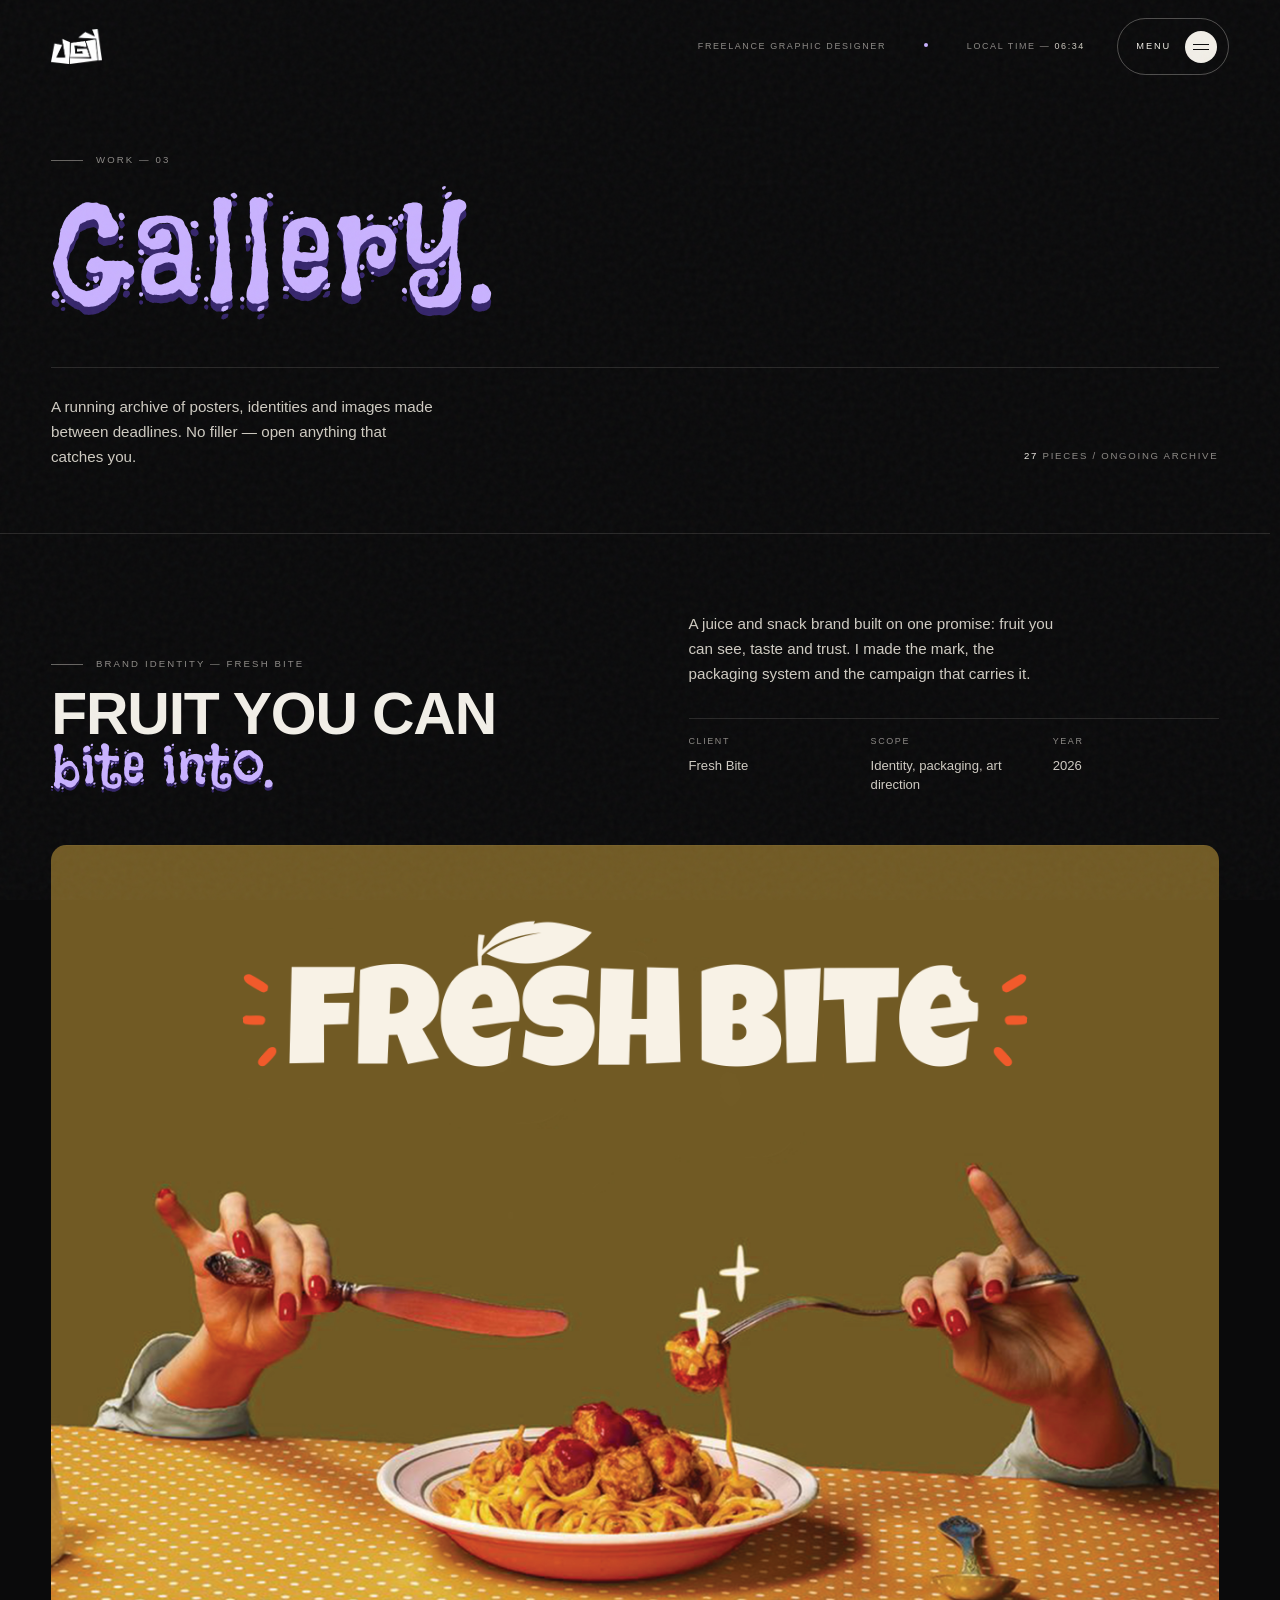
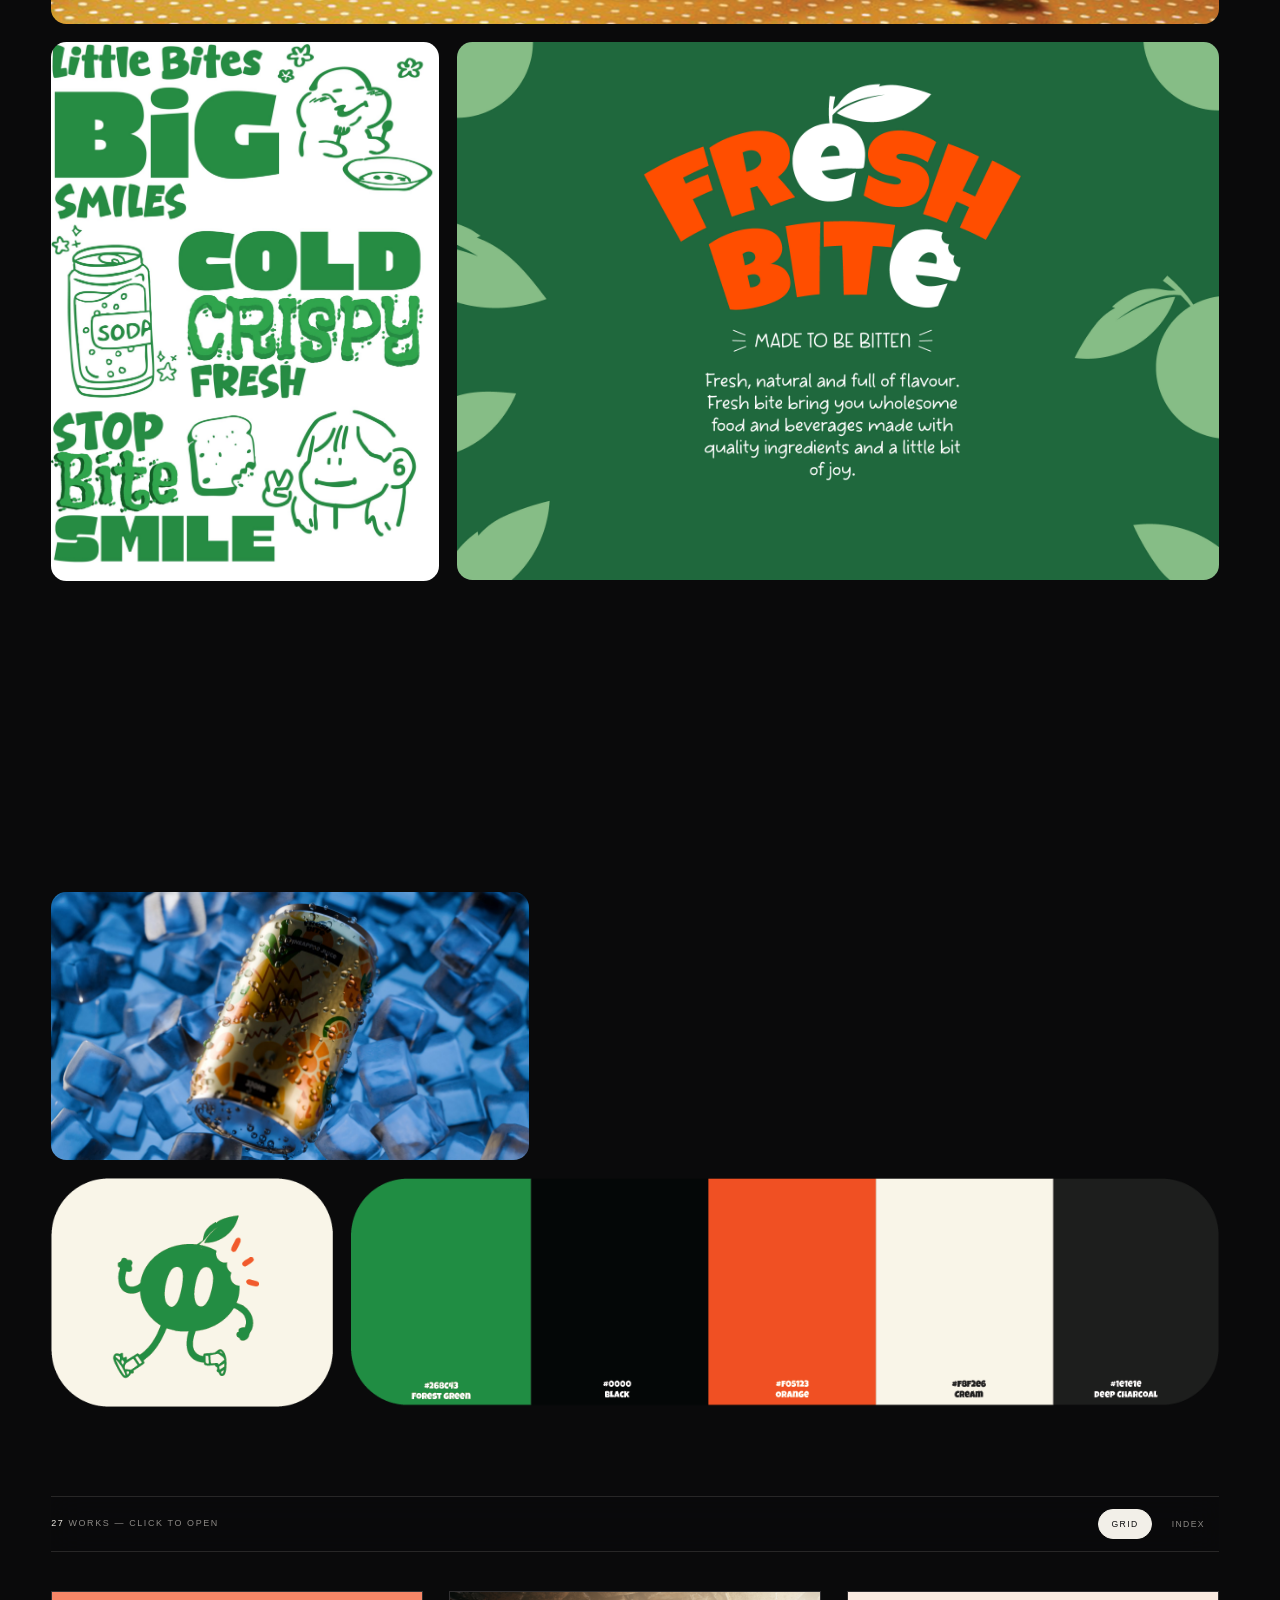
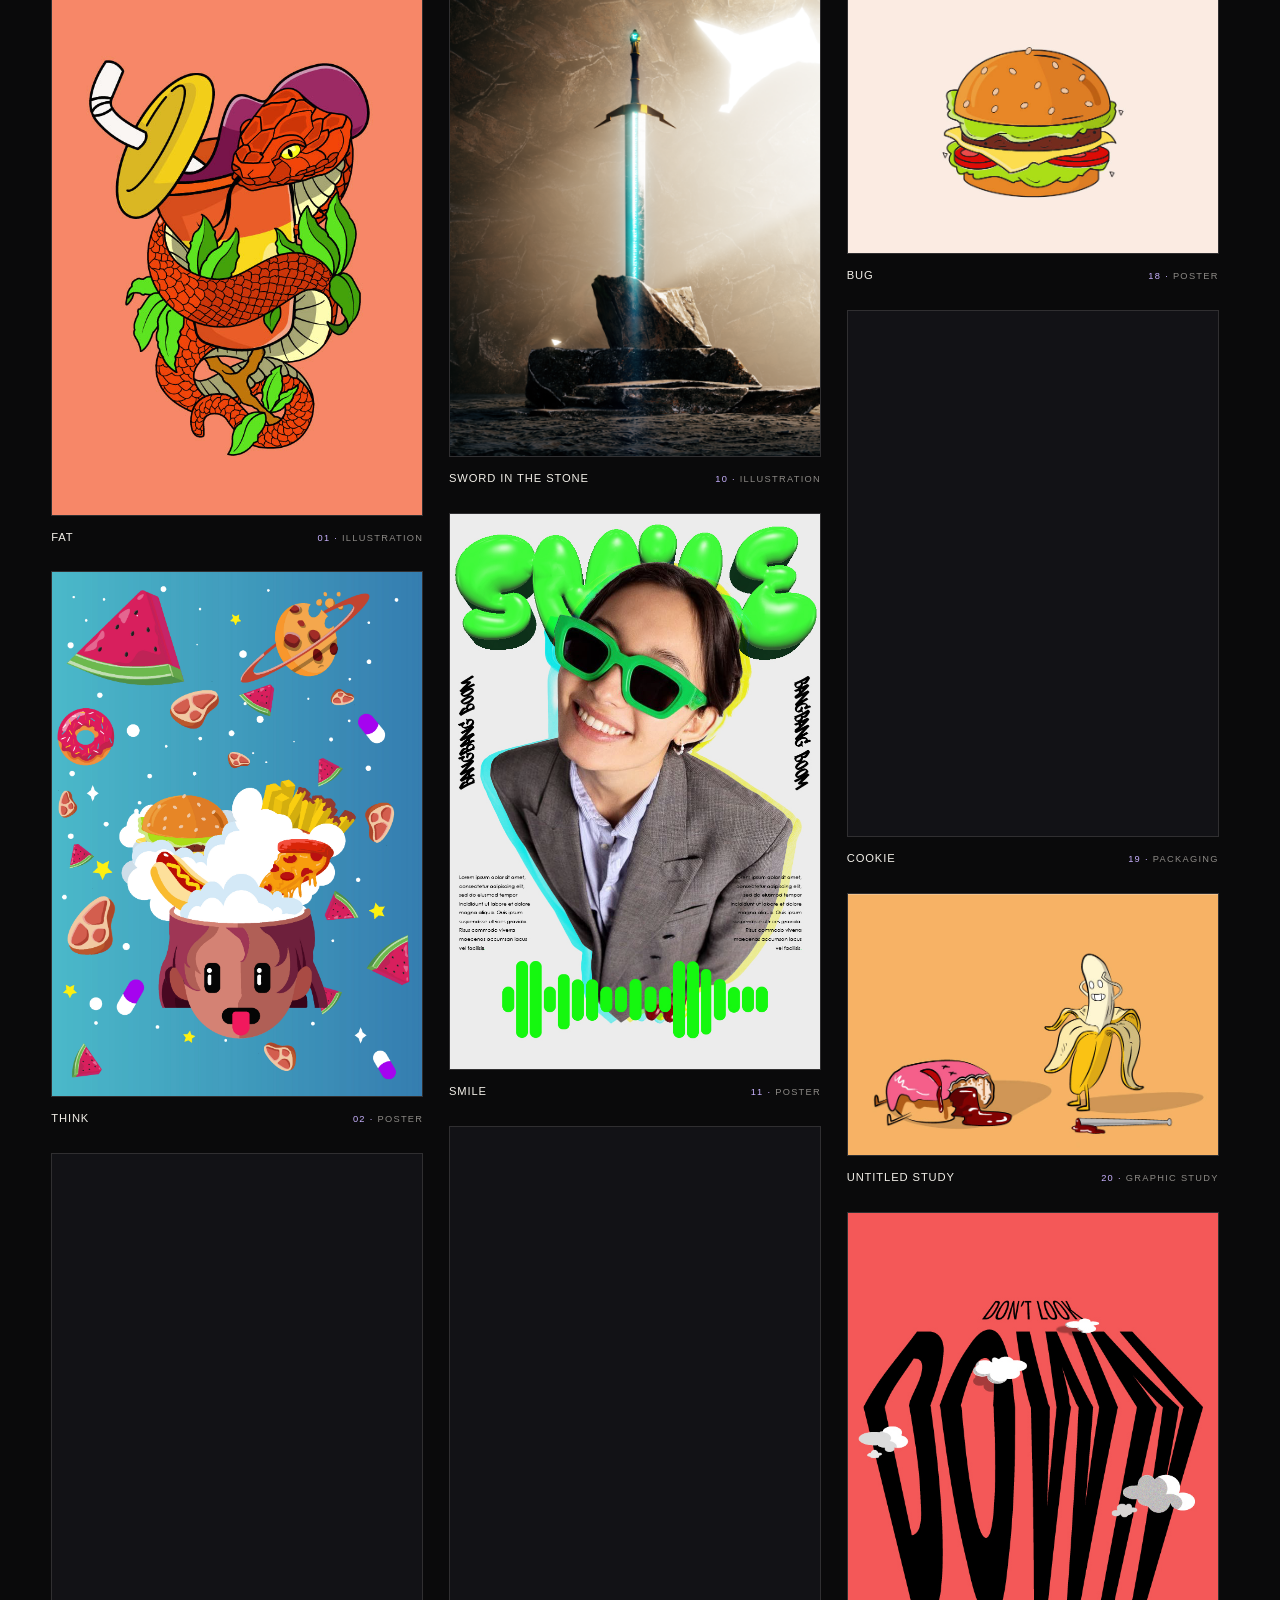
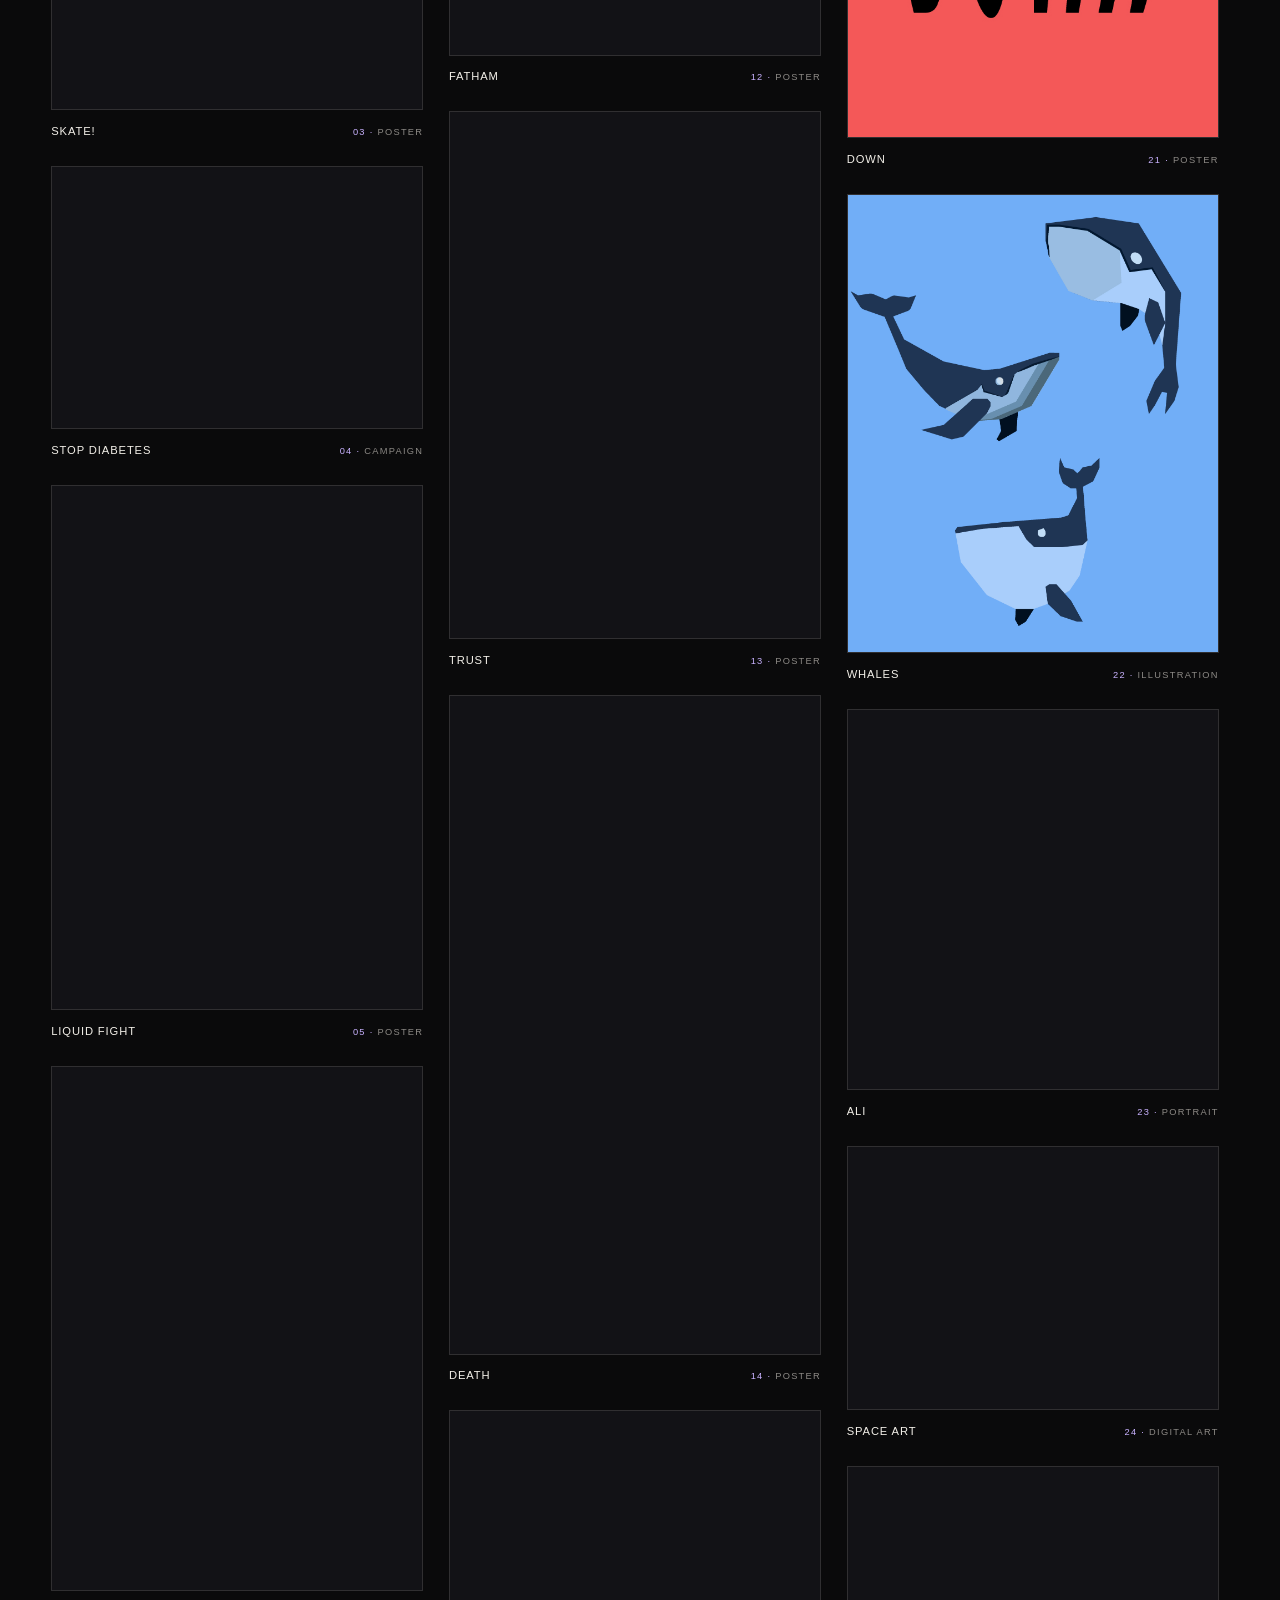
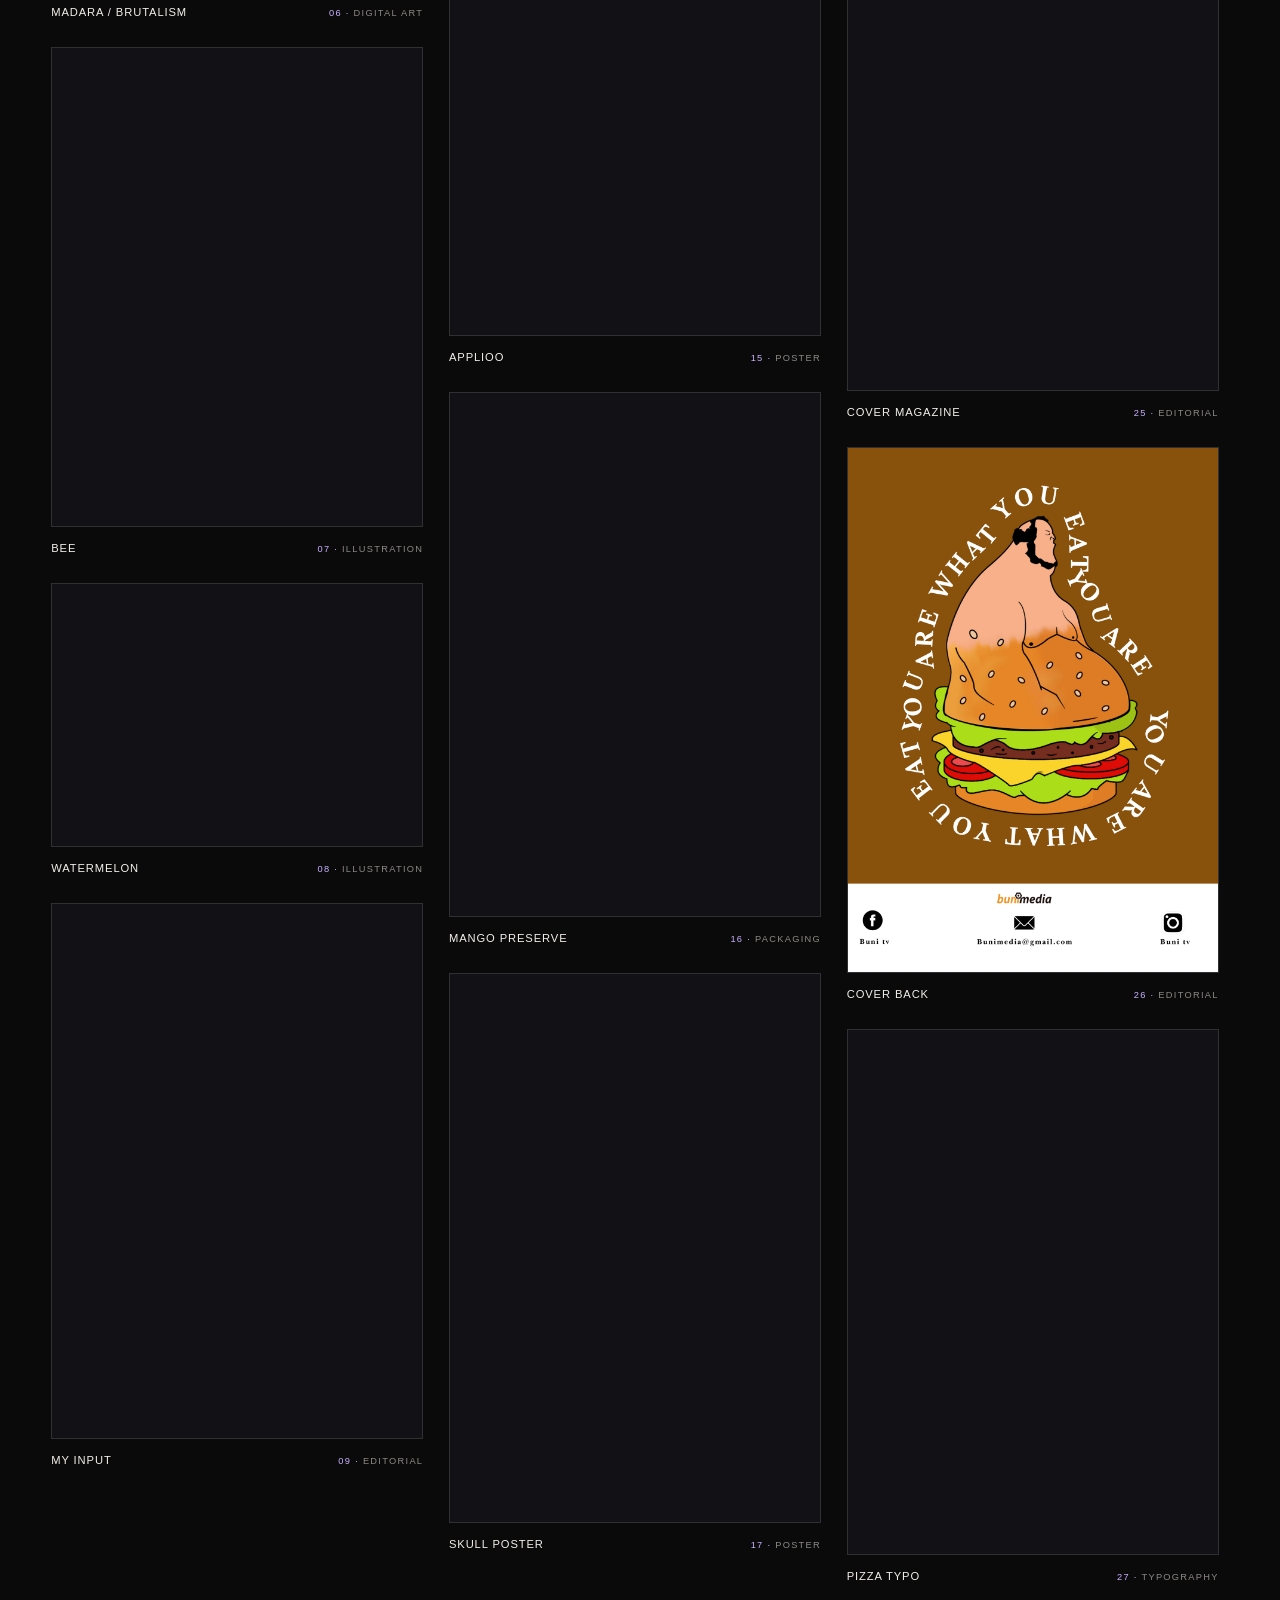
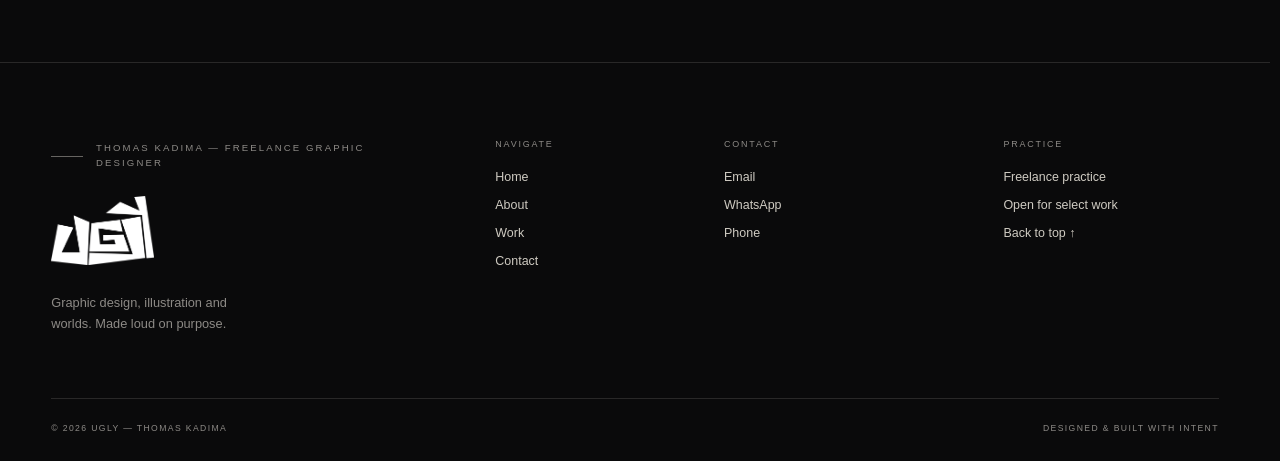
==== Work.html @ 4748759b "Update portfolio" ====
<!DOCTYPE html>
<html lang="en">
<head>
  <meta charset="UTF-8">
  <meta name="viewport" content="width=device-width, initial-scale=1.0">
  <title>Gallery — UGLY / Thomas Kadima</title>
  <meta name="description" content="Gallery of work from UGLY — posters, identity, illustration and digital art by Thomas Kadima.">
  <meta name="theme-color" content="#0a0a0b">
  <meta property="og:title" content="Gallery — UGLY / Thomas Kadima">
  <meta property="og:description" content="A running archive of posters, identities and images made between deadlines.">
  <meta property="og:type" content="website">
  <link rel="icon" href="Images/uLOGOy.png" type="image/png">

  <link rel="preconnect" href="https://fonts.googleapis.com">
  <link rel="preconnect" href="https://fonts.gstatic.com" crossorigin>
  <link rel="preconnect" href="https://api.fontshare.com">
  <link rel="preconnect" href="https://cdn.fontshare.com" crossorigin>
  <link href="https://api.fontshare.com/v2/css?f[]=panchang@500,600,700,800&f[]=satoshi@300,400,500,600,700&display=swap" rel="stylesheet">
  <link href="https://fonts.googleapis.com/css2?family=Flavors&family=Instrument+Serif:ital@0;1&display=swap" rel="stylesheet">

  <link rel="stylesheet" href="css/style.css?v=20261116h">
  <script>document.documentElement.classList.add('js');</script>
</head>
<body id="top">
  <a class="skip" href="#main">Skip to content</a>

  <div class="page-curtain" aria-hidden="true">
    <img src="Images/uLOGO.png" alt="" width="898" height="605">
  </div>
  <div class="noise" aria-hidden="true"></div>
  <div class="cursor" aria-hidden="true"></div>
  <div class="cursor-dot" aria-hidden="true"></div>

  <header class="site-head">
    <a class="brand" href="index.html" aria-label="UGLY — home">
      <img src="Images/uLOGO.png" alt="UGLY" width="898" height="605">
    </a>

    <div class="head-meta" aria-hidden="true">
      <span>Freelance graphic designer</span>
      <span><span class="clock-label">Local time — </span><span class="clock" data-clock>--:--</span></span>
    </div>

    <button class="menu-btn" type="button" aria-expanded="false" aria-controls="site-menu" aria-label="Open navigation">
      <span>Menu</span>
      <span class="menu-btn-bars" aria-hidden="true"><i></i><i></i></span>
    </button>
  </header>

  <div class="menu-panel" id="site-menu" aria-hidden="true">
    <div class="menu-top">
      <a class="menu-brand" href="index.html" aria-label="UGLY — home">
        <img src="Images/uLOGO.png" alt="UGLY" width="898" height="605">
      </a>
      <button class="menu-close" type="button" aria-label="Close menu">
        <span>Close</span><span aria-hidden="true">&times;</span>
      </button>
    </div>

    <div class="menu-grid">
      <div class="menu-aside">
        <p class="eyebrow">Menu / 2026</p>
        <p class="menu-note">A graphic designer building images, identities and worlds.</p>
        <div class="menu-contact">
          <a href="mailto:jin005444@gmail.com">jin005444@gmail.com</a>
          <a href="tel:+254112107923">+254 112 107 923</a>
        </div>
        <p class="menu-avail"><span class="dot"></span>Available for select projects</p>
      </div>

      <nav class="menu-links" aria-label="Main navigation">
        <a class="menu-link" href="index.html" style="--d:.06s">
          <span class="menu-link-index">01</span>
          <span class="menu-link-text">Home</span>
          <span class="menu-link-desc">Index</span>
        </a>
        <a class="menu-link" href="About.html" style="--d:.12s">
          <span class="menu-link-index">02</span>
          <span class="menu-link-text">About</span>
          <span class="menu-link-desc">The person</span>
        </a>
        <a class="menu-link" href="Work.html" aria-current="page" style="--d:.18s">
          <span class="menu-link-index">03</span>
          <span class="menu-link-text">Work</span>
          <span class="menu-link-desc">The evidence</span>
        </a>
        <a class="menu-link" href="Contact.html" style="--d:.24s">
          <span class="menu-link-index">04</span>
          <span class="menu-link-text">Contact</span>
          <span class="menu-link-desc">Say hello</span>
        </a>
      </nav>
    </div>

    <div class="menu-foot">
      <span>Let's make something ugly.</span>
      <span>Open for select projects — 2026</span>
    </div>
  </div>

  <main id="main">
    <section class="page-hero" aria-labelledby="work-title">
      <p class="eyebrow">Work — 03</p>
      <h1 class="page-title reveal" id="work-title"><em>Gallery.</em></h1>
      <div class="page-hero-foot">
        <p class="lede reveal" style="--delay:.1s">A running archive of posters, identities and images made between deadlines. No filler — open anything that catches you.</p>
        <p class="page-count reveal" style="--delay:.15s"><strong data-work-total>27</strong> pieces / ongoing archive</p>
      </div>
    </section>

    <section class="feature" id="fresh-bite" aria-labelledby="fresh-bite-title">
      <div class="feature-head">
        <div>
          <p class="eyebrow">Brand identity — Fresh Bite</p>
          <h2 class="section-title" id="fresh-bite-title">Fruit you can<br><em>bite into.</em></h2>
        </div>
        <div>
          <p class="lede feature-lede">A juice and snack brand built on one promise: fruit you can see, taste and trust. I made the mark, the packaging system and the campaign that carries it.</p>
          <dl class="feature-facts">
            <div><dt>Client</dt><dd>Fresh Bite</dd></div>
            <div><dt>Scope</dt><dd>Identity, packaging, art direction</dd></div>
            <div><dt>Year</dt><dd>2026</dd></div>
          </dl>
        </div>
      </div>

      <div class="feature-board">
        <div class="feature-row feature-row--solo">
          <button class="feature-tile feature-tile--campaign work-trigger" type="button" data-title="Fresh Bite — campaign key visual" data-tag="Campaign" aria-label="Open Fresh Bite campaign key visual">
            <img src="Images/freshy.jpg" alt="Fresh Bite campaign key visual: cream wordmark on olive, hands with knife and fork over a bowl of spaghetti and meatballs" width="5184" height="3456" loading="lazy" decoding="async">
          </button>
        </div>
        <div class="feature-row">
          <button class="feature-tile feature-tile--poster work-trigger" type="button" data-title="Fresh Bite — campaign poster" data-tag="Poster" aria-label="Open Fresh Bite campaign poster">
            <img src="Images/fresh-bite-poster.jpg" alt="Fresh Bite campaign poster reading Little Bites, Big Smiles" width="1600" height="2223" loading="lazy" decoding="async">
          </button>
          <button class="feature-tile feature-tile--pack work-trigger" type="button" data-title="Fresh Bite — packaging" data-tag="Packaging" aria-label="Open Fresh Bite packaging">
            <img src="Images/pres.jpg" alt="Fresh Bite packaging panel with the tagline Made to be bitten" width="3508" height="2480" loading="lazy" decoding="async">
          </button>
        </div>
        <div class="feature-row">
          <button class="feature-tile feature-tile--logo work-trigger" type="button" data-title="Fresh Bite — horizontal logo" data-tag="Identity" aria-label="Open Fresh Bite horizontal logo">
            <img src="Images/fresh horizontal logo.png" alt="Fresh Bite horizontal wordmark in orange on forest green" width="922" height="385" decoding="async">
          </button>
          <button class="feature-tile feature-tile--logo-cream work-trigger" type="button" data-title="Fresh Bite — logo lockup" data-tag="Identity" aria-label="Open Fresh Bite logo lockup on cream">
            <img src="Images/fresh-bite-logo.jpg" alt="Fresh Bite logo lockup on cream with apple and orange marks" width="2000" height="1122" loading="lazy" decoding="async">
          </button>
        </div>
        <div class="feature-row">
          <button class="feature-tile feature-tile--can work-trigger" type="button" data-title="Fresh Bite — can mockup" data-tag="Product" aria-label="Open Fresh Bite can mockup">
            <img src="Images/fresh-bite-can.jpg" alt="Fresh Bite pineapple juice can resting on ice" width="1920" height="1080" loading="lazy" decoding="async">
          </button>
          <button class="feature-tile feature-tile--icons work-trigger" type="button" data-title="Fresh Bite — icon set" data-tag="Identity" aria-label="Open Fresh Bite icon set">
            <img src="Images/background logos.png" alt="Fresh Bite app icons in cream, orange, black and forest green" width="586" height="489" loading="lazy" decoding="async">
          </button>
          <button class="feature-tile feature-tile--appicon work-trigger" type="button" data-title="Fresh Bite — app icon" data-tag="Identity" aria-label="Open Fresh Bite app icon">
            <img src="Images/favicon.png" alt="Fresh Bite app icon: cream apple letter e on orange" width="730" height="590" loading="lazy" decoding="async">
          </button>
        </div>
        <div class="feature-row">
          <button class="feature-tile feature-tile--mascot work-trigger" type="button" data-title="Fresh Bite — mascot" data-tag="Illustration" aria-label="Open Fresh Bite mascot">
            <img src="Images/mascot.png" alt="Fresh Bite apple mascot running with a bite taken out of it" width="347" height="281" loading="lazy" decoding="async">
          </button>
          <button class="feature-tile feature-tile--colors work-trigger" type="button" data-title="Fresh Bite — colour palette" data-tag="Colour" aria-label="Open Fresh Bite colour palette">
            <img src="Images/fresh colors.png" alt="Fresh Bite palette: forest green, black, orange, cream and deep charcoal" width="991" height="261" loading="lazy" decoding="async">
          </button>
        </div>
      </div>
    </section>

    <div class="work-wrap">
      <div class="work-toolbar">
        <p class="work-count"><strong data-work-total>27</strong> works — click to open</p>
        <div class="view-toggle" role="group" aria-label="Choose layout">
          <button type="button" data-view="grid" aria-pressed="true">Grid</button>
          <button type="button" data-view="index" aria-pressed="false">Index</button>
        </div>
      </div>

      <div class="work-grid" id="work-grid">
        <!-- To add a work: drop the image in Images/, copy one .work-item block,
             and update its data-title, data-tag, alt, src, width and height.
             Every "27" counter updates itself from the items below. -->
        <div class="work-item">
          <button class="work-trigger" type="button" data-title="Fat" data-tag="Illustration" aria-label="Open Fat — illustration">
            <span class="work-media">
              <img src="Images/fat.jpg" alt="Fat — digital illustration" width="600" height="848" decoding="async">
              <span class="view">View</span>
            </span>
            <span class="work-text"><span class="work-title">Fat</span><span class="work-tag">Illustration</span></span>
            <span class="work-open" aria-hidden="true">&#8599;</span>
          </button>
        </div>

        <div class="work-item">
          <button class="work-trigger" type="button" data-title="Think" data-tag="Poster" aria-label="Open Think — poster">
            <span class="work-media">
              <img src="Images/think.jpg" alt="Think — poster design" width="2479" height="3506" decoding="async">
              <span class="view">View</span>
            </span>
            <span class="work-text"><span class="work-title">Think</span><span class="work-tag">Poster</span></span>
            <span class="work-open" aria-hidden="true">&#8599;</span>
          </button>
        </div>

        <div class="work-item">
          <button class="work-trigger" type="button" data-title="Skate!" data-tag="Poster" aria-label="Open Skate! — poster">
            <span class="work-media">
              <img src="Images/Skate!1.jpg" alt="Skate! — poster design" width="736" height="1104" decoding="async">
              <span class="view">View</span>
            </span>
            <span class="work-text"><span class="work-title">Skate!</span><span class="work-tag">Poster</span></span>
            <span class="work-open" aria-hidden="true">&#8599;</span>
          </button>
        </div>

        <div class="work-item">
          <button class="work-trigger" type="button" data-title="Stop Diabetes" data-tag="Campaign" aria-label="Open Stop Diabetes — campaign">
            <span class="work-media">
              <img src="Images/stop%20diabistes.jpg" alt="Stop Diabetes — campaign poster" width="842" height="595" loading="lazy" decoding="async">
              <span class="view">View</span>
            </span>
            <span class="work-text"><span class="work-title">Stop Diabetes</span><span class="work-tag">Campaign</span></span>
            <span class="work-open" aria-hidden="true">&#8599;</span>
          </button>
        </div>

        <div class="work-item">
          <button class="work-trigger" type="button" data-title="Liquid Fight" data-tag="Poster" aria-label="Open Liquid Fight — poster">
            <span class="work-media">
              <img src="Images/Liquid%20fighT.jpg" alt="Liquid Fight — poster design" width="596" height="842" loading="lazy" decoding="async">
              <span class="view">View</span>
            </span>
            <span class="work-text"><span class="work-title">Liquid Fight</span><span class="work-tag">Poster</span></span>
            <span class="work-open" aria-hidden="true">&#8599;</span>
          </button>
        </div>

        <div class="work-item">
          <button class="work-trigger" type="button" data-title="Madara / Brutalism" data-tag="Digital art" aria-label="Open Madara Brutalism — digital art">
            <span class="work-media">
              <img src="Images/madara%20brutalism.jpg" alt="Madara Brutalism — digital art" width="2480" height="3508" loading="lazy" decoding="async">
              <span class="view">View</span>
            </span>
            <span class="work-text"><span class="work-title">Madara / Brutalism</span><span class="work-tag">Digital art</span></span>
            <span class="work-open" aria-hidden="true">&#8599;</span>
          </button>
        </div>

        <div class="work-item">
          <button class="work-trigger" type="button" data-title="Bee" data-tag="Illustration" aria-label="Open Bee — illustration">
            <span class="work-media">
              <img src="Images/bee.jpg" alt="Bee — illustration" width="743" height="960" loading="lazy" decoding="async">
              <span class="view">View</span>
            </span>
            <span class="work-text"><span class="work-title">Bee</span><span class="work-tag">Illustration</span></span>
            <span class="work-open" aria-hidden="true">&#8599;</span>
          </button>
        </div>

        <div class="work-item">
          <button class="work-trigger" type="button" data-title="Watermelon" data-tag="Illustration" aria-label="Open Watermelon — illustration">
            <span class="work-media">
              <img src="Images/watermelon.jpg" alt="Watermelon — illustration" width="3512" height="2491" loading="lazy" decoding="async">
              <span class="view">View</span>
            </span>
            <span class="work-text"><span class="work-title">Watermelon</span><span class="work-tag">Illustration</span></span>
            <span class="work-open" aria-hidden="true">&#8599;</span>
          </button>
        </div>

        <div class="work-item">
          <button class="work-trigger" type="button" data-title="My Input" data-tag="Editorial" aria-label="Open My Input — editorial">
            <span class="work-media">
              <img src="Images/3%2C%20My%20Input.jpg" alt="My Input — editorial layout" width="2475" height="3568" loading="lazy" decoding="async">
              <span class="view">View</span>
            </span>
            <span class="work-text"><span class="work-title">My Input</span><span class="work-tag">Editorial</span></span>
            <span class="work-open" aria-hidden="true">&#8599;</span>
          </button>
        </div>

        <div class="work-item">
          <button class="work-trigger" type="button" data-title="Sword in the Stone" data-tag="Illustration" aria-label="Open Sword in the Stone — illustration">
            <span class="work-media">
              <img src="Images/sword%20stone.png" alt="Sword in the Stone — illustration" width="860" height="1080" loading="lazy" decoding="async">
              <span class="view">View</span>
            </span>
            <span class="work-text"><span class="work-title">Sword in the Stone</span><span class="work-tag">Illustration</span></span>
            <span class="work-open" aria-hidden="true">&#8599;</span>
          </button>
        </div>

        <div class="work-item">
          <button class="work-trigger" type="button" data-title="Smile" data-tag="Poster" aria-label="Open Smile — poster">
            <span class="work-media">
              <img src="Images/SMILE.jpg" alt="Smile — poster design" width="736" height="1104" loading="lazy" decoding="async">
              <span class="view">View</span>
            </span>
            <span class="work-text"><span class="work-title">Smile</span><span class="work-tag">Poster</span></span>
            <span class="work-open" aria-hidden="true">&#8599;</span>
          </button>
        </div>

        <div class="work-item">
          <button class="work-trigger" type="button" data-title="Fatham" data-tag="Poster" aria-label="Open Fatham — poster">
            <span class="work-media">
              <img src="Images/FATHAM.jpg" alt="Fatham — poster design" width="595" height="848" loading="lazy" decoding="async">
              <span class="view">View</span>
            </span>
            <span class="work-text"><span class="work-title">Fatham</span><span class="work-tag">Poster</span></span>
            <span class="work-open" aria-hidden="true">&#8599;</span>
          </button>
        </div>

        <div class="work-item">
          <button class="work-trigger" type="button" data-title="Trust" data-tag="Poster" aria-label="Open Trust — poster">
            <span class="work-media">
              <img src="Images/TRUST.jpg" alt="Trust — poster design" width="595" height="845" loading="lazy" decoding="async">
              <span class="view">View</span>
            </span>
            <span class="work-text"><span class="work-title">Trust</span><span class="work-tag">Poster</span></span>
            <span class="work-open" aria-hidden="true">&#8599;</span>
          </button>
        </div>

        <div class="work-item">
          <button class="work-trigger" type="button" data-title="Death" data-tag="Poster" aria-label="Open Death — poster">
            <span class="work-media">
              <img src="Images/death.jpg" alt="Death — poster design" width="736" height="1308" loading="lazy" decoding="async">
              <span class="view">View</span>
            </span>
            <span class="work-text"><span class="work-title">Death</span><span class="work-tag">Poster</span></span>
            <span class="work-open" aria-hidden="true">&#8599;</span>
          </button>
        </div>

        <div class="work-item">
          <button class="work-trigger" type="button" data-title="Applioo" data-tag="Poster" aria-label="Open Applioo — poster">
            <span class="work-media">
              <img src="Images/applioo2.jpg" alt="Applioo — poster design" width="2480" height="3508" loading="lazy" decoding="async">
              <span class="view">View</span>
            </span>
            <span class="work-text"><span class="work-title">Applioo</span><span class="work-tag">Poster</span></span>
            <span class="work-open" aria-hidden="true">&#8599;</span>
          </button>
        </div>

        <div class="work-item">
          <button class="work-trigger" type="button" data-title="Mango Preserve" data-tag="Packaging" aria-label="Open Mango Preserve — packaging">
            <span class="work-media">
              <img src="Images/mango%20preserve.jpg" alt="Mango Preserve — packaging design" width="595" height="842" loading="lazy" decoding="async">
              <span class="view">View</span>
            </span>
            <span class="work-text"><span class="work-title">Mango Preserve</span><span class="work-tag">Packaging</span></span>
            <span class="work-open" aria-hidden="true">&#8599;</span>
          </button>
        </div>

        <div class="work-item">
          <button class="work-trigger" type="button" data-title="Skull Poster" data-tag="Poster" aria-label="Open Skull Poster — poster">
            <span class="work-media">
              <img src="Images/skull%20POSTER.jpg" alt="Skull Poster — poster design" width="2953" height="4370" loading="lazy" decoding="async">
              <span class="view">View</span>
            </span>
            <span class="work-text"><span class="work-title">Skull Poster</span><span class="work-tag">Poster</span></span>
            <span class="work-open" aria-hidden="true">&#8599;</span>
          </button>
        </div>

        <div class="work-item">
          <button class="work-trigger" type="button" data-title="Bug" data-tag="Poster" aria-label="Open Bug — poster">
            <span class="work-media">
              <img src="Images/BUG.jpg" alt="Bug — poster design" width="842" height="595" loading="lazy" decoding="async">
              <span class="view">View</span>
            </span>
            <span class="work-text"><span class="work-title">Bug</span><span class="work-tag">Poster</span></span>
            <span class="work-open" aria-hidden="true">&#8599;</span>
          </button>
        </div>

        <div class="work-item">
          <button class="work-trigger" type="button" data-title="Cookie" data-tag="Packaging" aria-label="Open Cookie — packaging">
            <span class="work-media">
              <img src="Images/cookie.jpg" alt="Cookie — packaging design" width="1748" height="2480" loading="lazy" decoding="async">
              <span class="view">View</span>
            </span>
            <span class="work-text"><span class="work-title">Cookie</span><span class="work-tag">Packaging</span></span>
            <span class="work-open" aria-hidden="true">&#8599;</span>
          </button>
        </div>

        <div class="work-item">
          <button class="work-trigger" type="button" data-title="Untitled Study" data-tag="Graphic study" aria-label="Open Untitled Study — graphic study">
            <span class="work-media">
              <img src="Images/download-(15).jpg" alt="Untitled Study — graphic study" width="842" height="595" loading="lazy" decoding="async">
              <span class="view">View</span>
            </span>
            <span class="work-text"><span class="work-title">Untitled Study</span><span class="work-tag">Graphic study</span></span>
            <span class="work-open" aria-hidden="true">&#8599;</span>
          </button>
        </div>

        <div class="work-item">
          <button class="work-trigger" type="button" data-title="Down" data-tag="Poster" aria-label="Open Down — poster">
            <span class="work-media">
              <img src="Images/Down.jpg" alt="Down — poster design" width="595" height="842" loading="lazy" decoding="async">
              <span class="view">View</span>
            </span>
            <span class="work-text"><span class="work-title">Down</span><span class="work-tag">Poster</span></span>
            <span class="work-open" aria-hidden="true">&#8599;</span>
          </button>
        </div>

        <div class="work-item">
          <button class="work-trigger" type="button" data-title="Whales" data-tag="Illustration" aria-label="Open Whales — illustration">
            <span class="work-media">
              <img src="Images/whales.jpg" alt="Whales — illustration" width="2667" height="3296" loading="lazy" decoding="async">
              <span class="view">View</span>
            </span>
            <span class="work-text"><span class="work-title">Whales</span><span class="work-tag">Illustration</span></span>
            <span class="work-open" aria-hidden="true">&#8599;</span>
          </button>
        </div>

        <div class="work-item">
          <button class="work-trigger" type="button" data-title="Ali" data-tag="Portrait" aria-label="Open Ali — portrait">
            <span class="work-media">
              <img src="Images/Ali.jpg" alt="Ali — portrait illustration" width="720" height="738" loading="lazy" decoding="async">
              <span class="view">View</span>
            </span>
            <span class="work-text"><span class="work-title">Ali</span><span class="work-tag">Portrait</span></span>
            <span class="work-open" aria-hidden="true">&#8599;</span>
          </button>
        </div>

        <div class="work-item">
          <button class="work-trigger" type="button" data-title="Space Art" data-tag="Digital art" aria-label="Open Space Art — digital art">
            <span class="work-media">
              <img src="Images/space%20art2.jpg" alt="Space Art — digital art" width="844" height="598" loading="lazy" decoding="async">
              <span class="view">View</span>
            </span>
            <span class="work-text"><span class="work-title">Space Art</span><span class="work-tag">Digital art</span></span>
            <span class="work-open" aria-hidden="true">&#8599;</span>
          </button>
        </div>

        <div class="work-item">
          <button class="work-trigger" type="button" data-title="Cover Magazine" data-tag="Editorial" aria-label="Open Cover Magazine — editorial">
            <span class="work-media">
              <img src="Images/cover%20magazine2.jpg" alt="Cover Magazine — editorial cover" width="2480" height="3508" loading="lazy" decoding="async">
              <span class="view">View</span>
            </span>
            <span class="work-text"><span class="work-title">Cover Magazine</span><span class="work-tag">Editorial</span></span>
            <span class="work-open" aria-hidden="true">&#8599;</span>
          </button>
        </div>

        <div class="work-item">
          <button class="work-trigger" type="button" data-title="Cover Back" data-tag="Editorial" aria-label="Open Cover Back — editorial">
            <span class="work-media">
              <img src="Images/COVER%20BACK2.jpg" alt="Cover Back — editorial spread" width="2480" height="3508" loading="lazy" decoding="async">
              <span class="view">View</span>
            </span>
            <span class="work-text"><span class="work-title">Cover Back</span><span class="work-tag">Editorial</span></span>
            <span class="work-open" aria-hidden="true">&#8599;</span>
          </button>
        </div>

        <div class="work-item">
          <button class="work-trigger" type="button" data-title="Pizza Typo" data-tag="Typography" aria-label="Open Pizza Typo — typography">
            <span class="work-media">
              <img src="Images/pizza%20typo.jpg" alt="Pizza Typo — typographic poster" width="2476" height="3508" loading="lazy" decoding="async">
              <span class="view">View</span>
            </span>
            <span class="work-text"><span class="work-title">Pizza Typo</span><span class="work-tag">Typography</span></span>
            <span class="work-open" aria-hidden="true">&#8599;</span>
          </button>
        </div>
      </div>
    </div>
  </main>

  <div class="lightbox" aria-hidden="true" role="dialog" aria-modal="true" aria-label="Artwork viewer">
    <div class="lightbox-backdrop"></div>
    <div class="lightbox-top">
      <p class="lightbox-count"><strong data-lightbox-index>01</strong> / <strong data-lightbox-total>37</strong></p>
      <button class="lightbox-close" type="button" aria-label="Close viewer">
        <span>Close</span><span aria-hidden="true">&times;</span>
      </button>
    </div>
    <img class="lightbox-img" alt="">
    <div class="lightbox-bar">
      <div>
        <p class="lightbox-title" data-lightbox-title></p>
        <p class="lightbox-tag" data-lightbox-tag></p>
      </div>
      <div class="lightbox-nav">
        <button type="button" data-lightbox-prev aria-label="Previous artwork">&larr;</button>
        <button type="button" data-lightbox-next aria-label="Next artwork">&rarr;</button>
      </div>
    </div>
  </div>

  <footer class="site-foot">
    <div class="foot-top">
      <div class="foot-brand">
        <p class="eyebrow">Thomas Kadima — Freelance graphic designer</p>
        <a class="foot-mark" href="index.html" aria-label="UGLY — home">
          <img src="Images/uLOGO.png" alt="UGLY" width="898" height="605">
        </a>
        <p class="foot-line">Graphic design, illustration and worlds. Made loud on purpose.</p>
      </div>

      <div class="foot-col">
        <h4>Navigate</h4>
        <ul>
          <li><a href="index.html">Home</a></li>
          <li><a href="About.html">About</a></li>
          <li><a href="Work.html">Work</a></li>
          <li><a href="Contact.html">Contact</a></li>
        </ul>
      </div>

      <div class="foot-col">
        <h4>Contact</h4>
        <ul>
          <li><a href="mailto:jin005444@gmail.com">Email</a></li>
          <li><a href="https://wa.me/254112107923">WhatsApp</a></li>
          <li><a href="tel:+254112107923">Phone</a></li>
        </ul>
      </div>

      <div class="foot-col">
        <h4>Practice</h4>
        <ul>
          <li>Freelance practice</li>
          <li>Open for select work</li>
          <li><a href="#top">Back to top &uarr;</a></li>
        </ul>
      </div>
    </div>

    <div class="foot-bottom">
      <span>&copy; 2026 UGLY — Thomas Kadima</span>
      <span>Designed &amp; built with intent</span>
    </div>
  </footer>

  <script src="js/script.js?v=20261116h"></script>
</body>
</html>
---- css/style.css ----
/* ============================================================
   UGLY — PORTFOLIO 2026
   Editorial / brutalist-luxe design system
   ============================================================ */

:root {
  --ink: #0a0a0b;
  --ink-2: #0e0e11;
  --panel: #121216;
  --panel-2: #17171c;
  --bone: #f2efe8;
  --bone-dim: #cfcbc2;
  --muted: #8d8a86;
  --accent: #c9b2ff;
  --accent-deep: #6a48e0;

  --line: rgba(242, 239, 232, .13);
  --line-strong: rgba(242, 239, 232, .3);
  --ink-line: rgba(10, 10, 11, .16);

  --display: 'Panchang', 'Arial Black', sans-serif;
  --body: 'Satoshi', 'Helvetica Neue', sans-serif;
  --serif: 'Instrument Serif', Georgia, serif;
  --graffiti: 'Flavors', var(--display);

  --pad: clamp(1.15rem, 4vw, 5rem);
  --gap: clamp(1rem, 2vw, 2rem);
  --ease: cubic-bezier(.16, 1, .3, 1);
  --ease-io: cubic-bezier(.76, 0, .24, 1);
}

/* ------------------------------------------------------------
   RESET + BASE
   ------------------------------------------------------------ */
*, *::before, *::after { margin: 0; padding: 0; box-sizing: border-box; }

html {
  scroll-behavior: smooth;
  -webkit-text-size-adjust: 100%;
  scrollbar-gutter: stable;
  scrollbar-color: #3a3a43 var(--ink);
  scrollbar-width: thin;
}
::-webkit-scrollbar { width: 10px; height: 10px; }
::-webkit-scrollbar-track { background: var(--ink); }
::-webkit-scrollbar-thumb { background: #33333c; border-radius: 999px; border: 2px solid var(--ink); }
::-webkit-scrollbar-thumb:hover { background: #4a4a55; }

body {
  min-height: 100vh;
  overflow-x: hidden;
  background: var(--ink);
  color: var(--bone);
  font-family: var(--body);
  font-size: 16px;
  font-weight: 400;
  line-height: 1.55;
  -webkit-font-smoothing: antialiased;
  -moz-osx-font-smoothing: grayscale;
  text-rendering: optimizeLegibility;
}

body.is-locked { overflow: hidden; }

img, svg { display: block; }
img {
  width: 100%;
  height: auto;
  max-width: 100%;
  background-color: var(--panel);
}
a { color: inherit; text-decoration: none; }

button, input, select, textarea { font: inherit; color: inherit; }
button { background: none; border: 0; cursor: pointer; }
ul, ol { list-style: none; }
h1, h2, h3, h4 { font-weight: 400; line-height: 1; }
em { font-style: normal; }

::selection { background: var(--accent); color: var(--ink); }

:focus-visible {
  outline: 2px solid var(--accent);
  outline-offset: 4px;
}

.sr-only {
  position: absolute;
  width: 1px;
  height: 1px;
  padding: 0;
  margin: -1px;
  overflow: hidden;
  clip: rect(0 0 0 0);
  white-space: nowrap;
  border: 0;
}

.skip {
  position: fixed;
  top: 1rem;
  left: 1rem;
  z-index: 900;
  padding: .8rem 1.1rem;
  background: var(--bone);
  color: var(--ink);
  font-size: .7rem;
  letter-spacing: .16em;
  text-transform: uppercase;
  transform: translateY(-180%);
  transition: transform .3s var(--ease);
}
.skip:focus { transform: none; }

main { scroll-margin-top: 5rem; }

/* ------------------------------------------------------------
   TYPE UTILITIES
   ------------------------------------------------------------ */
.eyebrow {
  display: inline-flex;
  align-items: center;
  gap: .8rem;
  font-size: .6rem;
  font-weight: 500;
  letter-spacing: .22em;
  text-transform: uppercase;
  color: var(--muted);
}
.eyebrow::before {
  content: '';
  width: 2rem;
  height: 1px;
  background: currentColor;
  opacity: .7;
  flex: none;
}
.eyebrow--accent { color: var(--accent); }

.serif {
  font-family: var(--serif);
  font-style: italic;
  font-weight: 400;
  text-transform: none;
  letter-spacing: -.01em;
}

.accent { color: var(--accent); }

.display {
  font-family: var(--display);
  font-weight: 700;
  text-transform: uppercase;
  line-height: .82;
  letter-spacing: -.025em;
}

.lede {
  color: var(--bone-dim);
  font-size: clamp(.95rem, 1.15vw, 1.1rem);
  line-height: 1.65;
  max-width: 42ch;
}

/* ------------------------------------------------------------
   OVERLAYS / DECOR
   ------------------------------------------------------------ */
.noise {
  position: fixed;
  inset: 0;
  z-index: 800;
  pointer-events: none;
  opacity: .05;
  background-image: url("data:image/svg+xml,%3Csvg viewBox='0 0 180 180' xmlns='http://www.w3.org/2000/svg'%3E%3Cfilter id='n'%3E%3CfeTurbulence type='fractalNoise' baseFrequency='.85' numOctaves='4' stitchTiles='stitch'/%3E%3C/filter%3E%3Crect width='100%25' height='100%25' filter='url(%23n)' opacity='.8'/%3E%3C/svg%3E");
}

/* Custom cursor (pointer devices only) */
.cursor, .cursor-dot {
  position: fixed;
  top: 0;
  left: 0;
  z-index: 1000;
  border-radius: 50%;
  pointer-events: none;
  opacity: 0;
  visibility: hidden;
  will-change: transform;
}
.cursor {
  width: 24px;
  height: 24px;
  border: 1px solid rgba(242, 239, 232, .8);
  mix-blend-mode: difference;
  /* Size is animated instead of transform-scaled so the ring stays crisp. */
  transition: width .24s var(--ease), height .24s var(--ease), border-color .24s ease;
}
.cursor.is-active {
  width: 44px;
  height: 44px;
  border-color: var(--accent);
}
.cursor-dot {
  width: 4px;
  height: 4px;
  background: var(--bone);
  mix-blend-mode: difference;
}
html.has-cursor .cursor,
html.has-cursor .cursor-dot { opacity: 1; visibility: visible; }
html.has-cursor,
html.has-cursor a,
html.has-cursor button,
html.has-cursor input,
html.has-cursor select,
html.has-cursor textarea,
html.has-cursor label,
html.has-cursor [data-kb-canvas] { cursor: none !important; }

/* ------------------------------------------------------------
   PAGE CURTAIN
   ------------------------------------------------------------ */
.page-curtain { display: none; }
.js .page-curtain {
  position: fixed;
  inset: 0;
  z-index: 900;
  display: grid;
  place-items: center;
  background: var(--ink);
  opacity: 1;
  visibility: visible;
  transition: opacity .65s ease .12s, visibility 0s linear .85s;
}
.js .page-curtain img {
  width: clamp(70px, 8vw, 108px);
  height: auto;
  background: none;
  animation: curtainLogo 1.4s var(--ease) both;
}
@keyframes curtainLogo {
  0% { opacity: 0; transform: scale(.82) rotate(-3deg); }
  45% { opacity: 1; transform: scale(1) rotate(0); }
  75% { opacity: 1; transform: scale(1.02); }
  100% { opacity: 0; transform: scale(1.08); }
}
.js .page-curtain.is-gone {
  opacity: 0;
  visibility: hidden;
  pointer-events: none;
}

/* ------------------------------------------------------------
   HEADER
   ------------------------------------------------------------ */
.site-head {
  position: fixed;
  top: 0;
  left: 0;
  right: 0;
  z-index: 100;
  display: flex;
  align-items: center;
  justify-content: space-between;
  gap: 2rem;
  padding: 1.15rem var(--pad);
  border-bottom: 1px solid transparent;
  transition: background .4s ease, padding .4s ease, border-color .4s ease;
}
.js .site-head {
  opacity: 0;
  transform: translateY(-12px);
  transition: opacity .7s ease .2s, transform .7s var(--ease) .2s,
              background .4s ease, padding .4s ease, border-color .4s ease;
}
.js body.is-ready .site-head { opacity: 1; transform: none; }
.site-head.is-scrolled {
  background: rgba(10, 10, 11, .78);
  -webkit-backdrop-filter: blur(18px) saturate(130%);
  backdrop-filter: blur(18px) saturate(130%);
  border-bottom-color: var(--line);
  padding-block: .85rem;
}

.brand { flex: none; display: block; }
.brand img {
  width: auto;
  height: 2.15rem;
  background: none;
}
.brand:hover img { opacity: .75; }
.brand img { transition: opacity .3s ease; }

.head-meta {
  display: flex;
  align-items: center;
  gap: 2.4rem;
  margin-left: auto;
  font-size: .56rem;
  letter-spacing: .18em;
  text-transform: uppercase;
  color: var(--muted);
}
.head-meta > span + span::before {
  content: '';
  display: inline-block;
  width: 4px;
  height: 4px;
  margin-right: 2.4rem;
  border-radius: 50%;
  background: var(--accent);
  vertical-align: middle;
  transform: translateY(-1px);
}
.head-meta .clock { color: var(--bone-dim); font-variant-numeric: tabular-nums; }
.head-meta .clock-label { white-space: nowrap; }

.menu-btn {
  flex: none;
  display: inline-flex;
  align-items: center;
  gap: .85rem;
  padding: .7rem .7rem .7rem 1.15rem;
  border: 1px solid var(--line-strong);
  border-radius: 999px;
  font-size: .58rem;
  font-weight: 500;
  letter-spacing: .2em;
  text-transform: uppercase;
  color: var(--bone);
  transition: border-color .3s ease, color .3s ease, background .3s ease;
}
.menu-btn:hover { border-color: var(--accent); color: var(--accent); background: rgba(201, 178, 255, .06); }
.menu-btn-bars {
  display: flex;
  flex-direction: column;
  justify-content: center;
  gap: 4px;
  width: 2rem;
  height: 2rem;
  border-radius: 50%;
  background: var(--bone);
  padding: 0 .5rem;
  transition: background .3s ease;
}
.menu-btn-bars i {
  display: block;
  width: 100%;
  height: 1px;
  background: var(--ink);
  transition: transform .3s ease, width .3s ease;
}
.menu-btn:hover .menu-btn-bars { background: var(--accent); }
.menu-btn:hover .menu-btn-bars i:last-child { width: 70%; }

/* ------------------------------------------------------------
   FULLSCREEN MENU
   ------------------------------------------------------------ */
.menu-panel {
  position: fixed;
  inset: 0;
  z-index: 300;
  display: flex;
  flex-direction: column;
  padding: 1.15rem var(--pad) 1.6rem;
  background: var(--ink);
  color: var(--bone);
  overflow-y: auto;
  visibility: hidden;
  clip-path: inset(0 0 100% 0);
  transition: clip-path .8s var(--ease-io), visibility 0s linear .8s;
}
body.menu-open .menu-panel {
  visibility: visible;
  clip-path: inset(0 0 0 0);
  transition: clip-path .8s var(--ease-io), visibility 0s;
}

.menu-top {
  display: flex;
  align-items: center;
  justify-content: space-between;
  gap: 2rem;
  flex: none;
}
.menu-brand img { width: auto; height: 2.15rem; background: none; }
.menu-close {
  display: inline-flex;
  align-items: center;
  gap: .7rem;
  padding: .65rem .75rem .65rem 1.1rem;
  border: 1px solid var(--line-strong);
  border-radius: 999px;
  font-size: .58rem;
  letter-spacing: .2em;
  text-transform: uppercase;
  transition: border-color .3s ease, color .3s ease;
}
.menu-close span:last-child { font-size: 1.1rem; line-height: .8; color: var(--accent); }
.menu-close:hover { border-color: var(--accent); color: var(--accent); }

.menu-grid {
  flex: 1;
  display: grid;
  grid-template-columns: minmax(210px, .55fr) 1.45fr;
  gap: clamp(2rem, 6vw, 7rem);
  align-items: end;
  padding: clamp(2rem, 6vh, 5rem) 0 clamp(1.5rem, 4vh, 3rem);
}

.menu-aside {
  display: flex;
  flex-direction: column;
  gap: 1.4rem;
  padding-bottom: .6rem;
  opacity: 0;
  transform: translateY(20px);
  transition: opacity .5s ease .2s, transform .6s var(--ease) .2s;
}
body.menu-open .menu-aside { opacity: 1; transform: none; }
.menu-note {
  max-width: 26ch;
  color: var(--bone-dim);
  font-size: .9rem;
  line-height: 1.6;
}
.menu-contact { display: flex; flex-direction: column; gap: .35rem; }
.menu-contact a {
  font-size: .85rem;
  color: var(--bone);
  width: fit-content;
  border-bottom: 1px solid var(--line);
  padding-bottom: .15rem;
  transition: color .3s ease, border-color .3s ease;
}
.menu-contact a:hover { color: var(--accent); border-color: var(--accent); }
.menu-avail {
  display: inline-flex;
  align-items: center;
  gap: .6rem;
  font-size: .56rem;
  letter-spacing: .18em;
  text-transform: uppercase;
  color: var(--muted);
}
.dot {
  display: inline-block;
  width: 6px;
  height: 6px;
  border-radius: 50%;
  background: var(--accent);
  box-shadow: 0 0 0 0 rgba(201, 178, 255, .55);
  animation: pulse 2.6s infinite;
}
@keyframes pulse {
  0% { box-shadow: 0 0 0 0 rgba(201, 178, 255, .45); }
  70% { box-shadow: 0 0 0 9px rgba(201, 178, 255, 0); }
  100% { box-shadow: 0 0 0 0 rgba(201, 178, 255, 0); }
}

.menu-links { display: flex; flex-direction: column; }
.menu-link {
  display: grid;
  grid-template-columns: 2.6rem 1fr auto;
  align-items: baseline;
  gap: clamp(.7rem, 2vw, 2rem);
  padding: .22em 0;
  border-bottom: 1px solid var(--line);
  font-family: var(--display);
  font-size: clamp(2.4rem, 6.4vw, 6.2rem);
  font-weight: 600;
  line-height: .88;
  letter-spacing: -.03em;
  text-transform: uppercase;
  color: var(--bone);
  opacity: 0;
  transform: translateY(34px);
  transition: opacity .45s ease var(--d, 0s),
              transform .7s var(--ease) var(--d, 0s),
              color .3s ease, padding-left .4s var(--ease);
}
body.menu-open .menu-link { opacity: 1; transform: none; }
.menu-link-index {
  font-family: var(--body);
  font-size: .58rem;
  font-weight: 500;
  letter-spacing: .15em;
  color: var(--muted);
  transition: color .3s ease;
}
.menu-link-text { display: block; }
.menu-link-desc {
  font-family: var(--serif);
  font-style: italic;
  font-size: clamp(.8rem, 1.4vw, 1.15rem);
  letter-spacing: 0;
  text-transform: none;
  color: var(--muted);
  transition: color .3s ease;
}
.menu-link:hover { color: var(--accent); padding-left: .35rem; }
.menu-link:hover .menu-link-index { color: var(--accent); }
.menu-link:hover .menu-link-desc { color: var(--bone); }
.menu-link[aria-current="page"] .menu-link-text::after {
  content: '';
  display: inline-block;
  width: .35em;
  height: .35em;
  margin-left: .25em;
  border-radius: 50%;
  background: var(--accent);
  vertical-align: baseline;
}

.menu-foot {
  flex: none;
  display: flex;
  align-items: center;
  justify-content: space-between;
  gap: 2rem;
  padding-top: 1.2rem;
  border-top: 1px solid var(--line);
  font-size: .56rem;
  letter-spacing: .18em;
  text-transform: uppercase;
  color: var(--muted);
}
.menu-foot span:first-child { color: var(--accent); }

/* ------------------------------------------------------------
   BUTTONS / LINKS
   ------------------------------------------------------------ */
.btn {
  display: inline-flex;
  align-items: center;
  gap: .85rem;
  padding: .95rem 1.45rem;
  border: 1px solid var(--bone);
  border-radius: 999px;
  background: var(--bone);
  color: var(--ink);
  font-size: .62rem;
  font-weight: 600;
  letter-spacing: .18em;
  text-transform: uppercase;
  transition: background .35s ease, color .35s ease, border-color .35s ease, transform .35s var(--ease);
}
.btn:hover { background: var(--accent); border-color: var(--accent); transform: translateY(-2px); }
.btn .arrow { font-size: .9rem; letter-spacing: 0; transition: transform .35s var(--ease); }
.btn:hover .arrow { transform: translate(3px, -3px); }
.btn--ghost { background: transparent; color: var(--bone); border-color: var(--line-strong); }
.btn--ghost:hover { background: transparent; color: var(--accent); border-color: var(--accent); }
.btn--ink { background: var(--ink); border-color: var(--ink); color: var(--bone); }
.btn--ink:hover { background: var(--bone); border-color: var(--bone); color: var(--ink); }
.btn--sm { padding: .75rem 1.1rem; font-size: .56rem; }

.link-arrow {
  display: inline-flex;
  align-items: center;
  gap: .7rem;
  padding-bottom: .35rem;
  border-bottom: 1px solid var(--line-strong);
  font-size: .62rem;
  font-weight: 500;
  letter-spacing: .17em;
  text-transform: uppercase;
  color: var(--bone);
  transition: color .3s ease, border-color .3s ease;
}
.link-arrow span { font-size: .85rem; transition: transform .35s var(--ease); }
.link-arrow:hover { color: var(--accent); border-color: var(--accent); }
.link-arrow:hover span { transform: translate(3px, -3px); }

/* ------------------------------------------------------------
   HERO (HOME)
   ------------------------------------------------------------ */
.hero {
  position: relative;
  min-height: 100vh;
  min-height: 100svh;
  display: flex;
  flex-direction: column;
  justify-content: flex-end;
  padding-top: clamp(6.5rem, 12vh, 9rem);
  overflow: hidden;
  isolation: isolate;
}
.hero::before {
  content: '';
  position: absolute;
  inset: 0;
  z-index: -2;
  background:
    radial-gradient(ellipse 50% 55% at 74% 28%, rgba(201, 178, 255, .055), transparent 70%),
    var(--ink);
}
.hero-art {
  position: absolute;
  inset: 0;
  width: 100%;
  height: 100%;
  z-index: -1;
  pointer-events: none;
}
.js .hero-art { opacity: 0; transition: opacity 1.4s ease .1s; }
.js body.is-ready .hero-art { opacity: 1; }

/* Slow, quiet motion — a drifting grid, floating circle and turning square. */
.hero-art__grid {
  transform-box: view-box;
  transform-origin: 0 0;
  animation: heroGridDrift 24s linear infinite;
  will-change: transform;
}
.hero-art__circle {
  transform-box: fill-box;
  transform-origin: center;
  animation: heroFloat 8s ease-in-out infinite alternate;
  will-change: transform;
}
.hero-art__square {
  transform-box: view-box;
  transform-origin: 235px 455px;
  animation: heroTurn 60s linear infinite;
  will-change: transform;
}
@keyframes heroGridDrift {
  from { transform: translate(0, 0); }
  to { transform: translate(172px, 172px); }
}
@keyframes heroFloat {
  from { transform: translateY(-18px) scale(1); }
  to { transform: translateY(20px) scale(1.055); }
}
@keyframes heroTurn {
  to { transform: rotate(360deg); }
}

.hero-main {
  flex: 1;
  display: flex;
  align-items: center;
  justify-content: center;
  padding: 0 var(--pad) clamp(1.5rem, 4vh, 3rem);
  position: relative;
  z-index: 2;
  text-align: center;
}

.hero-copy { width: 100%; padding-top: 1rem; }
.hero-copy .eyebrow { justify-content: center; }
.hero-title {
  font-family: var(--display);
  font-size: clamp(3.4rem, 10.2vw, 11rem);
  font-weight: 700;
  line-height: .84;
  letter-spacing: -.025em;
  text-transform: uppercase;
  margin: 1.4rem auto clamp(1.5rem, 4vh, 2.6rem);
}
.hero-title .line {
  display: block;
  overflow: hidden;
  padding-bottom: .3em;
  margin-bottom: -.3em;
}
.hero-title .line > span {
  display: block;
  transform: translateY(0);
  transition: transform 1.25s var(--ease);
  transition-delay: calc(.1s * var(--i, 0));
}
.js .hero-title .line > span { transform: translateY(150%); }
.js body.is-ready .hero-title .line > span { transform: none; }
.hero-title em {
  font-family: var(--graffiti);
  font-style: normal;
  font-weight: 400;
  font-size: .94em;
  line-height: .9;
  letter-spacing: .01em;
  text-transform: none;
  color: var(--accent);
  padding-right: .06em;
  text-shadow: 0 .055em 0 rgba(106, 72, 224, .45);
}
.hero-copy .hero-title:last-child { margin-bottom: 0; }

.hero-bottom {
  display: flex;
  align-items: flex-end;
  justify-content: space-between;
  gap: clamp(1.5rem, 4vw, 4rem);
  max-width: 54rem;
  opacity: 0;
  transform: translateY(24px);
  transition: opacity .8s ease, transform .9s var(--ease);
}
.js body.is-ready .hero-bottom { opacity: 1; transform: none; transition-delay: .45s; }
.hero-lede {
  max-width: 34ch;
  color: var(--bone-dim);
  font-size: clamp(.85rem, 1vw, .98rem);
  line-height: 1.65;
}
.hero-actions { display: flex; align-items: center; gap: 1.4rem; flex: none; flex-wrap: wrap; }
.hero-hint {
  display: inline-flex;
  align-items: center;
  gap: .55rem;
  font-size: .58rem;
  letter-spacing: .18em;
  text-transform: uppercase;
  color: var(--bone-dim);
  padding-bottom: .35rem;
  border-bottom: 1px solid var(--line);
  transition: color .3s ease, border-color .3s ease;
}
.hero-hint:hover { color: var(--accent); border-color: var(--accent); }

/* Hero feature — one artwork, shown at its own proportions */
.hero-visual {
  position: relative;
  width: 100%;
  display: flex;
  align-items: center;
  justify-content: flex-end;
  padding-top: 1rem;
  opacity: 0;
  transition: opacity 1s ease;
}
.js body.is-ready .hero-visual { opacity: 1; transition-delay: .25s; }

/* Lavender bloom behind the artwork */
.hero-visual::before {
  content: '';
  position: absolute;
  inset: 14% 4% 10% 14%;
  background: radial-gradient(closest-side, rgba(201, 178, 255, .26), rgba(201, 178, 255, 0) 74%);
  filter: blur(30px);
  pointer-events: none;
}

/* Floating mixed-media scene: flat 2D artwork + glossy 3D objects, no backdrop. */
.hero-scene {
  position: relative;
  z-index: 1;
  width: 100%;
  max-width: 34rem;
  aspect-ratio: 1 / 1.05;
  margin-left: auto;
  container-type: inline-size;
  transition: opacity 1.1s ease, transform 1.3s var(--ease);
}
.js .hero-scene { opacity: 0; transform: translateY(38px) scale(.975); }
.js body.is-ready .hero-scene { opacity: 1; transform: none; }

.scene-orbit {
  position: absolute;
  inset: -3% -4%;
  width: 108%;
  height: 108%;
  z-index: 0;
  pointer-events: none;
}

.scene-ring {
  position: absolute;
  right: -3%;
  top: 6%;
  width: 50%;
  z-index: 2;
  filter: drop-shadow(0 1.5rem 1.6rem rgba(0, 0, 0, .42));
  animation: sceneBob 9s ease-in-out -3s infinite alternate;
}

/* Extruded 3D monogram — the centre of the composition. */
.scene-monogram {
  position: absolute;
  left: 12%;
  top: 10%;
  width: 70%;
  height: 64%;
  display: grid;
  place-items: center;
  z-index: 4;
  animation: sceneBob 9.6s ease-in-out -2.2s infinite alternate;
}
.scene-monogram span {
  font-family: var(--display);
  font-weight: 700;
  font-size: min(24rem, 72vw);
  font-size: 72cqw;
  line-height: .68;
  letter-spacing: -.05em;
  padding-right: .06em;
  background: linear-gradient(158deg, #fffdf7 0%, #f6f0e3 32%, #ded5c2 62%, #b3a894 100%);
  -webkit-background-clip: text;
  background-clip: text;
  -webkit-text-fill-color: transparent;
  color: transparent;
  text-shadow:
    .18rem .18rem 0 #ece4ff,
    .36rem .36rem 0 #d8c8ff,
    .54rem .54rem 0 #c3adff,
    .72rem .72rem 0 #ad91fb,
    .9rem .9rem 0 #9874f6,
    1.08rem 1.08rem 0 #8359ef,
    1.26rem 1.26rem 0 #7043e5,
    1.44rem 1.44rem 0 #5d31d4,
    1.62rem 1.62rem 0 #4d25be,
    1.8rem 1.8rem 0 #3e1da3,
    1.98rem 1.98rem 0 #311585,
    2.16rem 2.16rem 0 #240d63,
    2.8rem 3.2rem .7rem rgba(5, 2, 18, .55);
  text-shadow:
    .55cqw .55cqw 0 #ece4ff,
    1.1cqw 1.1cqw 0 #d8c8ff,
    1.65cqw 1.65cqw 0 #c3adff,
    2.2cqw 2.2cqw 0 #ad91fb,
    2.75cqw 2.75cqw 0 #9874f6,
    3.3cqw 3.3cqw 0 #8359ef,
    3.85cqw 3.85cqw 0 #7043e5,
    4.4cqw 4.4cqw 0 #5d31d4,
    4.95cqw 4.95cqw 0 #4d25be,
    5.5cqw 5.5cqw 0 #3e1da3,
    6.05cqw 6.05cqw 0 #311585,
    6.6cqw 6.6cqw 0 #240d63,
    8.6cqw 10cqw 2.2cqw rgba(5, 2, 18, .55);
  transform: perspective(60rem) rotateX(7deg) rotateY(-11deg) rotateZ(-7deg);
}

/* A chunky rounded cube, like a stray piece of a design system. */
.scene-cube {
  position: absolute;
  left: 1.5%;
  top: 44%;
  width: 19%;
  aspect-ratio: 1;
  z-index: 5;
  transform-style: preserve-3d;
  transform: perspective(34rem) rotateX(-18deg) rotateY(-34deg) rotateZ(6deg);
  animation: sceneBob 7.8s ease-in-out -1.6s infinite alternate;
}
.cube-face {
  position: absolute;
  inset: 0;
  border-radius: 16%;
  box-shadow: inset 0 0 .6cqw rgba(255, 255, 255, .3);
}
.cube-face--front {
  transform: translateZ(9.5cqw);
  background: linear-gradient(158deg, #bda6ff 0%, #8a66f4 46%, #5b33d5 100%);
  box-shadow: inset 0 .5cqw .8cqw rgba(255, 255, 255, .45), inset 0 -.8cqw 1.2cqw rgba(24, 5, 82, .4);
}
.cube-face--right {
  transform: rotateY(90deg) translateZ(9.5cqw);
  background: linear-gradient(158deg, #8a66f4 0%, #6639dd 52%, #3d1b9f 100%);
  box-shadow: inset .5cqw 0 .9cqw rgba(255, 255, 255, .28);
}
.cube-face--left {
  transform: rotateY(-90deg) translateZ(9.5cqw);
  background: linear-gradient(158deg, #5b33d5 0%, #42209f 60%, #2a1069 100%);
}
.cube-face--top {
  transform: rotateX(90deg) translateZ(9.5cqw);
  background: linear-gradient(158deg, #fffdf7 0%, #f2ecdf 55%, #d8cfbc 100%);
  box-shadow: inset 0 0 1cqw rgba(255, 255, 255, .9);
}
.cube-face--bottom {
  transform: rotateX(-90deg) translateZ(9.5cqw);
  background: linear-gradient(158deg, #3d1b9f 0%, #240d63 100%);
}
.cube-face--back {
  transform: rotateY(180deg) translateZ(9.5cqw);
  background: linear-gradient(158deg, #4d25be 0%, #2a1069 100%);
}

/* Glossy lavender sphere. */
.scene-orb {
  position: absolute;
  left: 1%;
  top: 6%;
  width: 19%;
  aspect-ratio: 1;
  border-radius: 50%;
  background:
    radial-gradient(circle at 32% 26%,
      #ffffff 0 3.5%,
      #f0e7ff 5% 14%,
      #c2abff 36%,
      #8c66f5 62%,
      #5a32d6 82%,
      #2b0e7d 100%);
  box-shadow:
    inset -1.2cqw -1.4cqw 2.2cqw rgba(20, 4, 70, .6),
    inset .8cqw .9cqw 1.5cqw rgba(255, 255, 255, .25),
    0 2.4cqw 3.4cqw rgba(0, 0, 0, .5);
  z-index: 6;
  animation: sceneBob 5.8s ease-in-out -2.6s infinite alternate;
}

.scene-key {
  position: absolute;
  right: 1.5%;
  bottom: 0;
  width: 24%;
  aspect-ratio: 1;
  display: grid;
  place-items: center;
  border-radius: 20%;
  background: linear-gradient(148deg, #fcf9f2 0%, #e4dfd3 42%, #b9b2a4 100%);
  box-shadow:
    0 .55rem 0 #8b8477,
    0 .9rem 0 #6c665b,
    0 1.8rem 2.6rem rgba(0, 0, 0, .55),
    inset 0 .12rem 0 rgba(255, 255, 255, .95),
    inset 0 -.4rem .7rem rgba(0, 0, 0, .18);
  transform: perspective(26rem) rotateX(14deg) rotateZ(-9deg);
  z-index: 7;
  animation: sceneBob 6.8s ease-in-out -4.1s infinite alternate;
}
.scene-key span {
  font-family: var(--graffiti);
  font-size: 9cqw;
  line-height: .9;
  color: var(--accent-deep);
  transform: translateY(-2%);
}

.scene-pill {
  position: absolute;
  left: 32%;
  bottom: 1%;
  width: 8.5%;
  height: 20%;
  border-radius: 999px;
  background: linear-gradient(152deg, #ffe9cc 0%, #ffb26b 30%, #e4611f 66%, #892f06 100%);
  box-shadow:
    inset -.3rem -.5rem .8rem rgba(90, 20, 0, .45),
    inset .25rem .3rem .5rem rgba(255, 255, 255, .5),
    0 1.2rem 2rem rgba(0, 0, 0, .5);
  transform: rotate(24deg);
  z-index: 5;
  animation: sceneBob 7.6s ease-in-out -1.7s infinite alternate;
}
.scene-pill::before {
  content: '';
  position: absolute;
  left: 22%;
  top: 6%;
  width: 22%;
  height: 38%;
  border-radius: 999px;
  background: linear-gradient(rgba(255, 255, 255, .75), transparent);
  filter: blur(1px);
}

.scene-spark {
  position: absolute;
  color: var(--accent);
  line-height: 1;
  text-shadow: 0 0 1rem rgba(201, 178, 255, .6);
  z-index: 8;
}
.scene-spark--one {
  left: 48%;
  top: 1%;
  font-size: 5cqw;
  transform: rotate(12deg);
}
.scene-spark--two {
  right: 31%;
  bottom: 1%;
  font-size: 3.6cqw;
  color: var(--accent-deep);
  transform: rotate(-18deg);
}

/* Browsers without container-query units still get a solid composition. */
@supports not (container-type: inline-size) {
  .cube-face--front { transform: translateZ(3.1rem); }
  .cube-face--right { transform: rotateY(90deg) translateZ(3.1rem); }
  .cube-face--left { transform: rotateY(-90deg) translateZ(3.1rem); }
  .cube-face--top { transform: rotateX(90deg) translateZ(3.1rem); }
  .cube-face--bottom { transform: rotateX(-90deg) translateZ(3.1rem); }
  .cube-face--back { transform: rotateY(180deg) translateZ(3.1rem); }
  .scene-key span { font-size: 2.8rem; }
  .scene-spark--one { font-size: 1.5rem; }
  .scene-spark--two { font-size: 1.1rem; }
}

@keyframes sceneBob {
  from { translate: 0 0; }
  to { translate: 0 -10px; }
}

/* ------------------------------------------------------------
   TICKER
   ------------------------------------------------------------ */
.ticker {
  position: relative;
  z-index: 2;
  overflow: hidden;
  border-top: 1px solid var(--line);
  border-bottom: 1px solid var(--line);
  padding: .95rem 0;
  background: rgba(10, 10, 11, .4);
}
.ticker-track {
  display: flex;
  width: max-content;
  animation: ticker 38s linear infinite;
}
.ticker-group {
  display: flex;
  align-items: center;
  gap: clamp(1.6rem, 3vw, 3.2rem);
  padding-right: clamp(1.6rem, 3vw, 3.2rem);
  flex: none;
}
.ticker-item {
  display: inline-flex;
  align-items: center;
  gap: clamp(1.6rem, 3vw, 3.2rem);
  font-family: var(--display);
  font-size: clamp(.9rem, 1.35vw, 1.15rem);
  font-weight: 500;
  letter-spacing: .2em;
  text-transform: uppercase;
  color: var(--bone-dim);
  white-space: nowrap;
}
.ticker-item::after {
  content: '✦';
  font-size: .75em;
  color: var(--accent);
  letter-spacing: 0;
}
.ticker:hover .ticker-track { animation-play-state: paused; }
@keyframes ticker { to { transform: translateX(-50%); } }

/* ------------------------------------------------------------
   SHARED SECTIONS
   ------------------------------------------------------------ */
.section { padding: clamp(4.5rem, 9vw, 8.5rem) var(--pad); }

.section-head {
  display: flex;
  align-items: flex-end;
  justify-content: space-between;
  gap: clamp(1.5rem, 4vw, 4rem);
  padding-top: 1.6rem;
  margin-bottom: clamp(2rem, 4vw, 3.4rem);
  border-top: 1px solid var(--line);
  flex-wrap: wrap;
}
.section-title {
  font-family: var(--display);
  font-size: clamp(2.1rem, 4.6vw, 4.5rem);
  font-weight: 600;
  line-height: .9;
  letter-spacing: -.02em;
  text-transform: uppercase;
  margin-top: 1.1rem;
}
.section-title em {
  font-family: var(--graffiti);
  font-style: normal;
  font-weight: 400;
  font-size: .98em;
  line-height: .9;
  text-transform: none;
  letter-spacing: .01em;
  color: var(--accent);
  padding-right: .05em;
  text-shadow: 0 .055em 0 rgba(106, 72, 224, .45);
}
.section-note {
  max-width: 30ch;
  color: var(--muted);
  font-size: .82rem;
  line-height: 1.6;
  padding-bottom: .35rem;
}

/* Reveal system (only active when JS is available) */
.js .reveal {
  opacity: 0;
  transform: translateY(28px);
  transition: opacity .9s ease, transform 1s var(--ease);
  transition-delay: var(--delay, 0s);
  will-change: opacity, transform;
}
.js .reveal.is-in { opacity: 1; transform: none; }

/* ------------------------------------------------------------
   HOME — SELECTED WORK PREVIEW
   ------------------------------------------------------------ */
.preview-grid {
  columns: 3;
  column-gap: var(--gap);
}
.preview-item {
  break-inside: avoid;
  margin-bottom: var(--gap);
}
.preview-link { display: block; }
.preview-media {
  position: relative;
  display: block;
  overflow: hidden;
  background: var(--panel);
  border: 1px solid var(--line);
}
.preview-media::before {
  content: '';
  position: absolute;
  inset: 0;
  z-index: 2;
  background: linear-gradient(200deg, transparent 40%, rgba(10, 10, 11, .55));
  opacity: 0;
  transition: opacity .5s ease;
  pointer-events: none;
}
.preview-media::after {
  content: 'View';
  position: absolute;
  right: 1rem;
  bottom: 1rem;
  z-index: 3;
  padding: .45rem .8rem;
  border-radius: 999px;
  background: var(--bone);
  color: var(--ink);
  font-size: .52rem;
  font-weight: 600;
  letter-spacing: .18em;
  text-transform: uppercase;
  opacity: 0;
  transform: translateY(10px);
  transition: opacity .4s ease, transform .5s var(--ease);
  pointer-events: none;
}
.preview-media img {
  width: 100%;
  height: auto;
  filter: saturate(.92);
  transition: transform .9s var(--ease), filter .6s ease;
}
.preview-link:hover .preview-media img { transform: scale(1.035); filter: saturate(1); }
.preview-link:hover .preview-media::before { opacity: 1; }
.preview-link:hover .preview-media::after { opacity: 1; transform: none; }
.preview-item figcaption {
  display: flex;
  align-items: baseline;
  justify-content: space-between;
  gap: 1rem;
  padding-top: .8rem;
  font-size: .62rem;
  letter-spacing: .12em;
  text-transform: uppercase;
}
.preview-item figcaption span:first-child { color: var(--bone); }
.preview-item figcaption span:last-child { color: var(--muted); text-align: right; }

/* ------------------------------------------------------------
   HOME — ABOUT SPLIT
   ------------------------------------------------------------ */
.section--split { border-top: 1px solid var(--line); }
.about-home {
  display: grid;
  grid-template-columns: minmax(0, 1.02fr) minmax(0, .98fr);
  gap: clamp(2rem, 6vw, 6rem);
  align-items: end;
}
.about-home-head .eyebrow { margin-bottom: 1.2rem; }
.about-home-head .section-title { margin: 0; }
.about-home-body { max-width: 35rem; }
.about-home-body .body-copy { max-width: 42ch; }
.about-home-body .stats { margin-bottom: 0; }
.about-home-body .link-arrow { margin-top: 1.9rem; }

/* ------------------------------------------------------------
   PLAYABLE 3D KEYBOARD
   ------------------------------------------------------------ */
.keyboard-stage {
  position: relative;
  margin-top: clamp(2.5rem, 6vw, 4.5rem);
  padding: clamp(.9rem, 2vw, 1.6rem);
  border: 1px solid var(--line);
  background:
    radial-gradient(110% 150% at 50% 0%, rgba(201, 178, 255, .10), transparent 62%),
    rgba(242, 239, 232, .018);
}
.keyboard-topline {
  display: flex;
  align-items: center;
  justify-content: space-between;
  gap: 1rem;
  padding: 0 .2rem;
  margin-bottom: clamp(.9rem, 2vw, 1.4rem);
}
.keyboard-label {
  font-size: .52rem;
  letter-spacing: .24em;
  text-transform: uppercase;
  color: var(--muted);
}
.keyboard-sound {
  display: inline-flex;
  align-items: center;
  gap: .5rem;
  padding: .4rem .7rem;
  border: 1px solid var(--line-strong);
  border-radius: 999px;
  background: transparent;
  color: var(--bone-dim);
  font-family: var(--body);
  font-size: .48rem;
  letter-spacing: .2em;
  text-transform: uppercase;
  cursor: pointer;
  transition: color .3s ease, border-color .3s ease;
}
.keyboard-sound:hover { color: var(--accent); border-color: rgba(201, 178, 255, .5); }
.keyboard-sound-dot {
  width: 5px;
  height: 5px;
  border-radius: 50%;
  background: var(--muted);
  transition: background .3s ease, box-shadow .3s ease;
}
.keyboard-sound[aria-pressed="true"] { color: var(--bone); }
.keyboard-sound[aria-pressed="true"] .keyboard-sound-dot {
  background: var(--accent);
  box-shadow: 0 0 8px rgba(201, 178, 255, .9);
}

.kb-stage {
  position: relative;
  height: clamp(320px, 42vw, 560px);
  border: 1px solid rgba(242, 239, 232, .1);
  border-radius: .35rem;
  overflow: hidden;
  isolation: isolate;
  background:
    radial-gradient(75% 85% at 50% 62%, rgba(201, 178, 255, .10), transparent 68%),
    radial-gradient(120% 120% at 50% 0%, rgba(106, 72, 224, .10), transparent 60%),
    linear-gradient(180deg, #0d0d11, #08080a);
}
.kb-stage::before {
  content: '';
  position: absolute;
  inset: 0;
  z-index: 0;
  background-image:
    linear-gradient(rgba(242, 239, 232, .035) 1px, transparent 1px),
    linear-gradient(90deg, rgba(242, 239, 232, .035) 1px, transparent 1px);
  background-size: 38px 38px;
  -webkit-mask-image: radial-gradient(70% 70% at 50% 55%, #000 25%, transparent 78%);
  mask-image: radial-gradient(70% 70% at 50% 55%, #000 25%, transparent 78%);
  pointer-events: none;
}
.kb-stage::after {
  content: '';
  position: absolute;
  inset: 0;
  z-index: 3;
  background:
    repeating-linear-gradient(0deg, rgba(10, 10, 11, .16) 0 1px, transparent 1px 3px),
    radial-gradient(110% 90% at 50% 45%, transparent 48%, rgba(6, 6, 8, .55) 100%);
  opacity: .55;
  pointer-events: none;
}
.kb-canvas {
  position: absolute;
  inset: 0;
  z-index: 1;
  display: block;
  width: 100%;
  height: 100%;
  touch-action: manipulation;
  outline: none;
}
.kb-canvas.is-hot { cursor: pointer; }

.kb-corner {
  position: absolute;
  z-index: 2;
  width: 14px;
  height: 14px;
  border: 1px solid rgba(201, 178, 255, .32);
  pointer-events: none;
}
.kb-corner--tl { left: 10px; top: 10px; border-right: 0; border-bottom: 0; }
.kb-corner--tr { right: 10px; top: 10px; border-left: 0; border-bottom: 0; }
.kb-corner--bl { left: 10px; bottom: 10px; border-right: 0; border-top: 0; }
.kb-corner--br { right: 10px; bottom: 10px; border-left: 0; border-top: 0; }

.kb-loader {
  position: absolute;
  inset: 0;
  z-index: 5;
  display: flex;
  flex-direction: column;
  align-items: center;
  justify-content: center;
  gap: .7rem;
  background: rgba(8, 8, 10, .74);
  transition: opacity .7s var(--ease), visibility .7s;
}
.kb-loader.is-done {
  opacity: 0;
  visibility: hidden;
  pointer-events: none;
}
.kb-loader-kicker {
  font-size: .5rem;
  letter-spacing: .28em;
  text-transform: uppercase;
  color: var(--accent);
}
.kb-loader-bar {
  width: min(220px, 52%);
  height: 2px;
  background: rgba(242, 239, 232, .12);
  overflow: hidden;
}
.kb-loader-fill {
  display: block;
  width: 0%;
  height: 100%;
  background: var(--accent);
  box-shadow: 0 0 10px rgba(201, 178, 255, .8);
  transition: width .2s linear;
}
.kb-loader-meta {
  display: flex;
  gap: .6rem;
  font-size: .44rem;
  letter-spacing: .2em;
  text-transform: uppercase;
  color: var(--muted);
}
.kb-loader.is-error .kb-loader-bar { display: none; }
.kb-loader.is-error .kb-loader-kicker { color: var(--bone); }
.kb-loader.is-error { display: none; }

.kb-fallback {
  display: grid;
  gap: .55rem;
  place-content: center;
  min-height: 16rem;
  padding: 2rem;
  text-align: center;
  border: 1px solid var(--line);
  border-radius: .35rem;
  background:
    radial-gradient(80% 90% at 50% 40%, rgba(201, 178, 255, .08), transparent 70%),
    rgba(242, 239, 232, .02);
}
.kb-fallback[hidden] { display: none; }
.kb-fallback-kicker {
  font-size: .5rem;
  letter-spacing: .26em;
  text-transform: uppercase;
  color: var(--accent);
}
.kb-fallback p {
  max-width: 42ch;
  margin: 0 auto;
  font-size: .82rem;
  line-height: 1.65;
  color: var(--muted);
}
.kb-fallback-note {
  margin-top: .9rem;
  font-size: .82rem;
  line-height: 1.6;
  color: var(--muted);
}
.kb-no3d .kb-stage { display: none; }

.kb-tooltip {
  position: absolute;
  z-index: 4;
  top: 0;
  left: 0;
  padding: .32rem .52rem;
  border: 1px solid rgba(201, 178, 255, .38);
  background: rgba(10, 10, 11, .88);
  color: var(--accent);
  font-size: .46rem;
  letter-spacing: .16em;
  text-transform: uppercase;
  white-space: nowrap;
  pointer-events: none;
  opacity: 0;
  transform: translate(-50%, -145%);
  transition: opacity .15s ease;
}
.kb-tooltip.is-on { opacity: 1; }

.kb-flash {
  position: absolute;
  inset: 0;
  z-index: 3;
  background: #f2efe8;
  opacity: 0;
  pointer-events: none;
}
.kb-flash.is-on { animation: kb-shutter .38s ease-out; }
@keyframes kb-shutter {
  0% { opacity: .5; }
  100% { opacity: 0; }
}

.keyboard-display {
  display: flex;
  align-items: center;
  gap: 1rem;
  min-height: 3rem;
  margin-top: .8rem;
  padding: .58rem .8rem;
  border: 1px solid #26262c;
  border-radius: .3rem;
  background: linear-gradient(180deg, rgba(201, 178, 255, .10), rgba(8, 8, 10, .7));
  box-shadow: 0 1px 0 rgba(255, 255, 255, .05) inset;
}
.keyboard-display-label {
  flex: none;
  padding-right: .8rem;
  border-right: 1px solid var(--line);
  font-size: .44rem;
  letter-spacing: .24em;
  text-transform: uppercase;
  color: var(--muted);
}
.keyboard-output {
  flex: 1;
  min-width: 0;
  overflow: hidden;
  white-space: nowrap;
  font-family: var(--display);
  font-size: clamp(.95rem, 1.9vw, 1.28rem);
  font-weight: 500;
  letter-spacing: .01em;
  line-height: 1.1;
  color: var(--bone);
  transition: color .2s ease, opacity .2s ease;
}
.keyboard-output:empty::before {
  content: 'Type something…';
  font-family: var(--body);
  font-size: .5rem;
  font-weight: 400;
  letter-spacing: .24em;
  text-transform: uppercase;
  color: var(--muted);
}
.keyboard-output.is-sent { color: var(--accent); }
.keyboard-status {
  flex: none;
  max-width: 42%;
  font-size: .47rem;
  letter-spacing: .2em;
  text-transform: uppercase;
  color: var(--accent);
  text-align: right;
  white-space: nowrap;
  overflow: hidden;
  text-overflow: ellipsis;
}
.keyboard-status.is-flash { animation: kb-flash .45s var(--ease); }
@keyframes kb-flash {
  0% { opacity: 0; transform: translateY(4px); }
  100% { opacity: 1; transform: none; }
}

.keyboard-foot {
  display: flex;
  align-items: flex-start;
  justify-content: space-between;
  gap: 1.5rem;
  margin-top: .9rem;
  padding: 0 .2rem;
}
.keyboard-hint {
  max-width: 48ch;
  font-size: .52rem;
  letter-spacing: .14em;
  color: var(--muted);
}
.keyboard-credit {
  flex: none;
  font-size: .45rem;
  letter-spacing: .1em;
  color: var(--muted);
  text-align: right;
}
.keyboard-credit a {
  color: var(--bone-dim);
  border-bottom: 1px solid var(--line-strong);
  transition: color .25s ease, border-color .25s ease;
}
.keyboard-credit a:hover { color: var(--accent); border-color: rgba(201, 178, 255, .5); }
.body-copy {
  max-width: 46ch;
  color: var(--bone-dim);
  font-size: clamp(.92rem, 1.1vw, 1.02rem);
  line-height: 1.7;
}
.stats {
  display: grid;
  grid-template-columns: repeat(3, 1fr);
  gap: 1.2rem;
  margin: 2.2rem 0;
  padding-top: 1.4rem;
  border-top: 1px solid var(--line);
}
.stat strong {
  display: block;
  font-family: var(--display);
  font-size: clamp(1.55rem, 2.3vw, 2.15rem);
  font-weight: 600;
  line-height: 1;
  letter-spacing: -.02em;
}
.stat span {
  display: block;
  margin-top: .45rem;
  font-size: .54rem;
  letter-spacing: .16em;
  text-transform: uppercase;
  color: var(--muted);
}

/* ------------------------------------------------------------
   HOME — SERVICES
   ------------------------------------------------------------ */
.service-list { border-top: 1px solid var(--line); }
.service {
  display: grid;
  grid-template-columns: 3.4rem minmax(0, .9fr) minmax(0, 1.25fr) 2rem;
  align-items: center;
  gap: clamp(1rem, 3vw, 3rem);
  padding: 1.9rem .25rem;
  border-bottom: 1px solid var(--line);
  transition: background .45s ease, padding .45s var(--ease);
}
.service:hover { background: rgba(242, 239, 232, .025); padding-inline: 1.25rem; }
.service-num {
  font-size: .6rem;
  letter-spacing: .14em;
  color: var(--accent);
}
.service h3 {
  font-family: var(--display);
  font-size: clamp(1.4rem, 2.5vw, 2.15rem);
  font-weight: 500;
  line-height: .95;
  letter-spacing: -.01em;
  text-transform: uppercase;
}
.service p {
  max-width: 48ch;
  color: var(--muted);
  font-size: .84rem;
  line-height: 1.65;
}
.service-plus {
  justify-self: end;
  font-size: 1.3rem;
  font-weight: 300;
  color: var(--muted);
  transition: color .3s ease, transform .4s var(--ease);
}
.service:hover .service-plus { color: var(--accent); transform: rotate(90deg); }

/* ------------------------------------------------------------
   CTA
   ------------------------------------------------------------ */
.cta {
  position: relative;
  overflow: hidden;
  padding: clamp(4rem, 9vw, 8rem) var(--pad) clamp(3.5rem, 7vw, 6rem);
  background: var(--accent);
  color: var(--ink);
}
.cta::after {
  content: '';
  position: absolute;
  right: -8%;
  top: -30%;
  width: 42vw;
  height: 42vw;
  border: 1px solid rgba(10, 10, 11, .18);
  border-radius: 50%;
  pointer-events: none;
}
.cta .eyebrow { color: rgba(10, 10, 11, .6); }
.cta .eyebrow::before { background: rgba(10, 10, 11, .5); }
.cta h2 {
  font-family: var(--display);
  font-size: clamp(2.6rem, 7.3vw, 7.4rem);
  font-weight: 700;
  line-height: .8;
  letter-spacing: -.035em;
  text-transform: uppercase;
  margin: 1.4rem 0 clamp(2rem, 5vw, 3.5rem);
}
.cta h2 em {
  font-family: var(--graffiti);
  font-style: normal;
  font-weight: 400;
  font-size: .95em;
  line-height: .9;
  text-transform: none;
  letter-spacing: .01em;
  color: var(--accent-deep);
  padding-right: .06em;
}
.cta-row {
  display: flex;
  align-items: center;
  justify-content: space-between;
  gap: 2rem;
  flex-wrap: wrap;
}
.cta-email {
  font-size: clamp(.85rem, 1.3vw, 1.05rem);
  letter-spacing: .02em;
  border-bottom: 1px solid rgba(10, 10, 11, .4);
  padding-bottom: .25rem;
  transition: border-color .3s ease, opacity .3s ease;
}
.cta-email:hover { border-color: var(--ink); opacity: .7; }

/* ------------------------------------------------------------
   FOOTER
   ------------------------------------------------------------ */
.site-foot {
  padding: clamp(3rem, 6vw, 5rem) var(--pad) 1.6rem;
  border-top: 1px solid var(--line);
  background: var(--ink);
}
.foot-top {
  display: grid;
  grid-template-columns: 1.5fr .65fr .85fr .85fr;
  gap: clamp(2rem, 5vw, 5rem);
  padding-bottom: clamp(2.5rem, 5vw, 4rem);
}
.foot-brand .eyebrow { margin-bottom: 1.3rem; }
.foot-mark {
  display: inline-block;
  width: clamp(5.6rem, 8vw, 8rem);
  margin: .25rem 0 .1rem;
  line-height: 0;
  transition: opacity .25s ease, transform .35s var(--ease);
}
.foot-mark img {
  display: block;
  width: 100%;
  height: auto;
  background: transparent;
}
.foot-mark:hover {
  opacity: .72;
  transform: translateY(-2px);
}
.foot-line {
  margin-top: 1.2rem;
  max-width: 30ch;
  color: var(--muted);
  font-size: .8rem;
  line-height: 1.6;
}
.foot-col h4 {
  margin-bottom: 1.2rem;
  font-size: .56rem;
  font-weight: 500;
  letter-spacing: .2em;
  text-transform: uppercase;
  color: var(--muted);
}
.foot-col ul { display: flex; flex-direction: column; gap: .55rem; }
.foot-col li, .foot-col a {
  font-size: .78rem;
  color: var(--bone-dim);
}
.foot-col a { transition: color .3s ease; }
.foot-col a:hover { color: var(--accent); }
.foot-bottom {
  display: flex;
  align-items: center;
  justify-content: space-between;
  gap: 1.5rem;
  flex-wrap: wrap;
  padding-top: 1.4rem;
  border-top: 1px solid var(--line);
  font-size: .54rem;
  letter-spacing: .16em;
  text-transform: uppercase;
  color: var(--muted);
}

/* ------------------------------------------------------------
   PAGE HERO (WORK / ABOUT / CONTACT)
   ------------------------------------------------------------ */
.page-hero {
  padding: clamp(8rem, 16vh, 11rem) var(--pad) clamp(2.5rem, 5vw, 4rem);
}
.page-title {
  font-family: var(--display);
  font-size: clamp(3rem, 9vw, 9.4rem);
  font-weight: 700;
  line-height: .86;
  letter-spacing: -.03em;
  text-transform: uppercase;
  margin: 1.3rem 0 0;
}
.page-title em {
  font-family: var(--graffiti);
  font-style: normal;
  font-weight: 400;
  font-size: .94em;
  line-height: .9;
  text-transform: none;
  letter-spacing: .01em;
  color: var(--accent);
  padding-right: .06em;
  text-shadow: 0 .055em 0 rgba(106, 72, 224, .45);
}
/* A page title made of a single graffiti word needs more size to hold the page. */
.page-title em:only-child { font-size: 1.22em; }
.page-hero-foot {
  display: flex;
  align-items: flex-end;
  justify-content: space-between;
  gap: clamp(1.5rem, 4vw, 4rem);
  margin-top: clamp(2rem, 4vw, 3.2rem);
  padding-top: 1.6rem;
  border-top: 1px solid var(--line);
  flex-wrap: wrap;
}
.page-hero-foot .lede { max-width: 46ch; }
.about-hero .lede,
.contact-intro .lede {
  margin-top: 1.6rem;
  max-width: 46ch;
}
.page-count {
  font-size: .6rem;
  letter-spacing: .18em;
  text-transform: uppercase;
  color: var(--muted);
  white-space: nowrap;
  padding-bottom: .3rem;
}
.page-count strong { color: var(--bone); font-weight: 500; }

/* ------------------------------------------------------------
   WORK — TOOLBAR + GRID
   ------------------------------------------------------------ */
.work-wrap { padding: 0 var(--pad) clamp(3rem, 6vw, 5.5rem); }

.work-toolbar {
  position: sticky;
  top: 3.9rem;
  z-index: 70;
  display: flex;
  align-items: center;
  justify-content: space-between;
  gap: 1.5rem;
  padding: .75rem 0;
  margin-bottom: clamp(1.5rem, 3vw, 2.5rem);
  border-top: 1px solid var(--line);
  border-bottom: 1px solid var(--line);
  background: rgba(10, 10, 11, .82);
  -webkit-backdrop-filter: blur(16px);
  backdrop-filter: blur(16px);
}
.work-count {
  font-size: .56rem;
  letter-spacing: .18em;
  text-transform: uppercase;
  color: var(--muted);
}
.work-count strong { color: var(--bone); font-weight: 500; }
.view-toggle { display: inline-flex; gap: .35rem; }
.view-toggle button {
  padding: .45rem .8rem;
  border: 1px solid transparent;
  border-radius: 999px;
  font-size: .54rem;
  font-weight: 500;
  letter-spacing: .16em;
  text-transform: uppercase;
  color: var(--muted);
  transition: color .3s ease, border-color .3s ease, background .3s ease;
}
.view-toggle button:hover { color: var(--bone); }
.view-toggle button[aria-pressed="true"] {
  color: var(--ink);
  background: var(--bone);
  border-color: var(--bone);
}

.work-grid {
  columns: 3;
  column-gap: var(--gap);
  counter-reset: work;
}
.work-item {
  break-inside: avoid;
  margin: 0 0 var(--gap);
  counter-increment: work;
  perspective: 1000px;
}
.work-trigger {
  display: block;
  width: 100%;
  padding: 0;
  text-align: left;
  color: inherit;
}
.work-media {
  position: relative;
  display: block;
  overflow: hidden;
  background: var(--panel);
  border: 1px solid var(--line);
  --mx: 50%;
  --my: 50%;
  --rx: 0deg;
  --ry: 0deg;
  transform: rotateX(var(--rx)) rotateY(var(--ry));
  transition: transform .35s var(--ease), border-color .35s ease;
}
.work-media::before {
  content: '';
  position: absolute;
  inset: 0;
  z-index: 2;
  background: linear-gradient(200deg, transparent 45%, rgba(10, 10, 11, .5));
  opacity: 0;
  transition: opacity .5s ease;
  pointer-events: none;
}
/* Light that follows the pointer across the print. */
.work-media::after {
  content: '';
  position: absolute;
  inset: 0;
  z-index: 2;
  background: radial-gradient(
    58% 58% at var(--mx) var(--my),
    rgba(255, 255, 255, .26),
    rgba(201, 178, 255, .12) 42%,
    transparent 72%
  );
  mix-blend-mode: screen;
  opacity: 0;
  transition: opacity .4s ease;
  pointer-events: none;
}
.work-media img {
  width: 100%;
  height: auto;
  filter: saturate(.92);
  transition: transform .9s var(--ease), filter .6s ease;
}
.work-media .view {
  position: absolute;
  right: 1rem;
  bottom: 1rem;
  z-index: 3;
  padding: .45rem .8rem;
  border-radius: 999px;
  background: var(--bone);
  color: var(--ink);
  font-size: .52rem;
  font-weight: 600;
  letter-spacing: .18em;
  text-transform: uppercase;
  opacity: 0;
  transform: translateY(10px);
  transition: opacity .4s ease, transform .5s var(--ease);
  pointer-events: none;
}
.work-trigger:hover .work-media img { transform: scale(1.055); filter: saturate(1.04) brightness(1.03); }
.work-trigger:hover .work-media { border-color: rgba(201, 178, 255, .45); }
.work-trigger:hover .work-media::before { opacity: 1; }
.work-trigger:hover .work-media::after { opacity: 1; }
.work-trigger:hover .work-media .view { opacity: 1; transform: none; }
.work-trigger:focus-visible .work-media { border-color: rgba(201, 178, 255, .6); }
.work-trigger:focus-visible .work-media::after { opacity: .8; }
.work-text {
  display: flex;
  align-items: baseline;
  justify-content: space-between;
  gap: 1rem;
  padding-top: .8rem;
}
.work-title {
  color: var(--bone);
  font-size: .7rem;
  font-weight: 500;
  letter-spacing: .08em;
  text-transform: uppercase;
}
.work-tag {
  font-size: .58rem;
  letter-spacing: .14em;
  text-transform: uppercase;
  color: var(--muted);
  white-space: nowrap;
  text-align: right;
}
.work-tag::before {
  content: counter(work, decimal-leading-zero) ' · ';
  color: var(--accent);
}
.work-open { display: none; }

/* Index mode */
.work-grid.is-index { columns: initial; border-top: 1px solid var(--line); }
.work-grid.is-index .work-item { margin: 0; border-bottom: 1px solid var(--line); }
.work-grid.is-index .work-trigger {
  display: grid;
  grid-template-columns: 4.5rem minmax(0, 1fr) auto;
  align-items: center;
  gap: clamp(1rem, 2.5vw, 2.2rem);
  padding: .8rem .25rem;
  transition: background .35s ease, padding .35s ease;
}
.work-grid.is-index .work-trigger:hover { background: rgba(242, 239, 232, .03); padding-inline: .9rem; }
.work-grid.is-index .work-media { width: 4.5rem; height: 5.4rem; }
.work-grid.is-index .work-media img { width: 100%; height: 100%; object-fit: cover; }
.work-grid.is-index .work-media::before,
.work-grid.is-index .work-media .view { display: none; }
.work-grid.is-index .work-text {
  padding: 0;
  justify-content: flex-start;
  gap: clamp(1rem, 3vw, 3rem);
  flex-wrap: wrap;
}
.work-grid.is-index .work-title { font-family: var(--display); font-size: clamp(1.1rem, 1.75vw, 1.55rem); font-weight: 500; letter-spacing: .01em; }
.work-grid.is-index .work-tag::before { display: none; }
.work-grid.is-index .work-tag { font-size: .56rem; }
.work-grid.is-index .work-open {
  display: block;
  font-size: 1rem;
  color: var(--muted);
  transition: color .3s ease, transform .35s var(--ease);
}
.work-grid.is-index .work-trigger:hover .work-open { color: var(--accent); transform: translate(3px, -3px); }
.work-grid.is-index .work-media { transform: none; }
.work-grid.is-index .work-media::after { display: none; }

/* ------------------------------------------------------------
   LIGHTBOX
   ------------------------------------------------------------ */
.lightbox {
  position: fixed;
  inset: 0;
  z-index: 400;
  opacity: 0;
  visibility: hidden;
  pointer-events: none;
  transition: opacity .35s ease, visibility 0s linear .35s;
}
.lightbox.is-open {
  opacity: 1;
  visibility: visible;
  pointer-events: auto;
  transition: opacity .35s ease, visibility 0s;
}
.lightbox-backdrop {
  position: absolute;
  inset: 0;
  background: rgba(7, 7, 9, .95);
  -webkit-backdrop-filter: blur(8px);
  backdrop-filter: blur(8px);
}
.lightbox-img {
  position: fixed;
  z-index: 2;
  object-fit: contain;
  background: #0d0d10;
  box-shadow: 0 40px 120px rgba(0, 0, 0, .7);
  pointer-events: none;
  transform-origin: center center;
  transition: transform .65s var(--ease), opacity .3s ease;
  will-change: transform;
}
.lightbox-top {
  position: fixed;
  top: 0;
  left: 0;
  right: 0;
  z-index: 3;
  display: flex;
  align-items: center;
  justify-content: space-between;
  gap: 1.5rem;
  padding: 1.1rem var(--pad);
  background: linear-gradient(rgba(7, 7, 9, .65), transparent);
  pointer-events: none;
}
.lightbox-count {
  font-size: .58rem;
  letter-spacing: .2em;
  text-transform: uppercase;
  color: var(--bone-dim);
  font-variant-numeric: tabular-nums;
}
.lightbox-count strong { color: var(--bone); font-weight: 500; }
.lightbox-close {
  display: inline-flex;
  align-items: center;
  gap: .6rem;
  padding: .6rem .7rem .6rem 1rem;
  border: 1px solid var(--line-strong);
  border-radius: 999px;
  background: rgba(10, 10, 11, .55);
  color: var(--bone);
  font-size: .56rem;
  letter-spacing: .18em;
  text-transform: uppercase;
  pointer-events: auto;
  transition: color .3s ease, border-color .3s ease;
}
.lightbox-close span { font-size: 1.05rem; line-height: .8; color: var(--accent); }
.lightbox-close:hover { color: var(--accent); border-color: var(--accent); }
.lightbox-bar {
  position: fixed;
  left: 0;
  right: 0;
  bottom: 0;
  z-index: 3;
  display: flex;
  align-items: flex-end;
  justify-content: space-between;
  gap: 1.5rem;
  padding: 2rem var(--pad) 1.6rem;
  background: linear-gradient(transparent, rgba(7, 7, 9, .8));
  pointer-events: none;
}
.lightbox-title {
  font-family: var(--display);
  font-size: clamp(1.2rem, 2vw, 1.65rem);
  font-weight: 500;
  letter-spacing: .01em;
  text-transform: uppercase;
  line-height: 1;
}
.lightbox-tag {
  margin-top: .4rem;
  font-size: .55rem;
  letter-spacing: .18em;
  text-transform: uppercase;
  color: var(--accent);
}
.lightbox-nav { display: flex; gap: .5rem; pointer-events: auto; }
.lightbox-nav button {
  width: 2.9rem;
  height: 2.9rem;
  border: 1px solid var(--line-strong);
  border-radius: 50%;
  background: rgba(10, 10, 11, .55);
  color: var(--bone);
  font-size: 1rem;
  display: grid;
  place-items: center;
  transition: color .3s ease, border-color .3s ease, background .3s ease, transform .3s var(--ease);
}
.lightbox-nav button:hover { color: var(--ink); background: var(--accent); border-color: var(--accent); transform: translateY(-2px); }

/* ------------------------------------------------------------
   ABOUT PAGE
   ------------------------------------------------------------ */
.about-hero {
  display: grid;
  grid-template-columns: minmax(0, 1.1fr) minmax(0, .9fr);
  gap: clamp(2rem, 6vw, 6rem);
  align-items: end;
}
.about-hero .page-title { margin-bottom: 2rem; }

/* The designer card — built from type and rules, no image. */
.about-card {
  position: relative;
  align-self: end;
  display: flex;
  flex-direction: column;
  justify-content: space-between;
  gap: clamp(1.6rem, 3vw, 2.4rem);
  min-height: clamp(21rem, 32vw, 28rem);
  padding: clamp(1.4rem, 2.8vw, 2.3rem);
  background: var(--panel);
  border: 1px solid var(--line-strong);
  overflow: hidden;
  isolation: isolate;
}
.about-card::before {
  content: '';
  position: absolute;
  inset: 0;
  z-index: -1;
  background-image:
    linear-gradient(to right, rgba(242, 239, 232, .045) 1px, transparent 1px),
    linear-gradient(to bottom, rgba(242, 239, 232, .045) 1px, transparent 1px);
  background-size: clamp(2.2rem, 4vw, 3.4rem) clamp(2.2rem, 4vw, 3.4rem);
}
.about-card::after {
  content: '';
  position: absolute;
  z-index: -1;
  right: -7rem;
  bottom: -9rem;
  width: 20rem;
  height: 20rem;
  border-radius: 50%;
  background: radial-gradient(circle, rgba(201, 178, 255, .18), transparent 66%);
}
.about-card-top {
  display: flex;
  align-items: center;
  justify-content: space-between;
  gap: 1rem;
  font-size: .54rem;
  font-weight: 500;
  letter-spacing: .2em;
  text-transform: uppercase;
  color: var(--muted);
}
.about-card-live {
  display: inline-flex;
  align-items: center;
  gap: .45rem;
  color: var(--accent);
  white-space: nowrap;
}
.about-card-center {
  display: flex;
  flex-direction: column;
  gap: 1rem;
}
.about-card-mark {
  display: flex;
  align-items: baseline;
  font-family: var(--display);
  line-height: .7;
  letter-spacing: -.055em;
  user-select: none;
}
.mark-t {
  font-size: clamp(5rem, 9.5vw, 8.2rem);
  font-weight: 700;
}
.mark-k {
  margin-left: -.045em;
  font-family: var(--serif);
  font-style: italic;
  font-weight: 400;
  font-size: clamp(4.6rem, 8.6vw, 7.4rem);
  color: var(--accent);
}
.about-card-line {
  font-family: var(--display);
  font-size: clamp(.95rem, 1.35vw, 1.2rem);
  font-weight: 500;
  line-height: 1.15;
  letter-spacing: .015em;
  text-transform: uppercase;
}
.about-card-line em {
  font-family: var(--serif);
  font-style: italic;
  font-weight: 400;
  text-transform: none;
  letter-spacing: 0;
  color: var(--accent);
}
.about-card-meta {
  display: grid;
  grid-template-columns: repeat(2, minmax(0, 1fr));
  gap: 1.1rem 1.6rem;
}
.about-card-meta > div {
  border-top: 1px solid var(--line);
  padding-top: .8rem;
}
.about-card-meta dt {
  font-size: .52rem;
  font-weight: 500;
  letter-spacing: .2em;
  text-transform: uppercase;
  color: var(--muted);
}
.about-card-meta dd {
  margin-top: .32rem;
  font-size: .78rem;
  line-height: 1.5;
  color: var(--bone-dim);
}

.statement {
  padding: clamp(3.5rem, 8vw, 7rem) var(--pad);
  background: var(--bone);
  color: var(--ink);
}
.statement .eyebrow { color: rgba(10, 10, 11, .66); }
.statement .eyebrow::before { background: rgba(10, 10, 11, .4); }
.statement-grid {
  display: grid;
  grid-template-columns: minmax(0, 1.05fr) minmax(0, 1fr);
  gap: clamp(2rem, 4vw, 4rem);
  align-items: start;
  margin-top: 2rem;
}
.statement blockquote {
  font-size: clamp(2rem, 3.1vw, 3.35rem);
  font-weight: 400;
  line-height: 1.12;
  letter-spacing: -.025em;
  max-width: 24ch;
}
.statement blockquote em {
  font-family: var(--serif);
  font-style: italic;
  color: var(--accent-deep);
}
.statement-sig {
  margin-top: clamp(2rem, 4vw, 3rem);
  padding-top: 1.1rem;
  border-top: 1px solid var(--ink-line);
  font-size: .56rem;
  letter-spacing: .18em;
  text-transform: uppercase;
  color: rgba(10, 10, 11, .68);
}
.statement .detail { border-top-color: var(--ink-line); }
.statement .detail p:not(.eyebrow) { color: rgba(10, 10, 11, .72); }
.statement .detail h3 { color: var(--ink); }
.statement-detail { border-top: 0; padding-top: 0; }
.statement-detail p:not(.eyebrow) { max-width: 52ch; }
.statement-detail p + p { margin-top: 1rem; }

.details-grid {
  display: grid;
  grid-template-columns: repeat(2, 1fr);
  gap: 0 clamp(2rem, 6vw, 6rem);
}
.detail {
  padding: 2rem 0;
  border-top: 1px solid var(--line);
}
.detail .eyebrow { margin-bottom: 1rem; }
.detail h3 {
  font-family: var(--display);
  font-size: clamp(1.25rem, 2.1vw, 1.75rem);
  font-weight: 500;
  letter-spacing: -.01em;
  text-transform: uppercase;
  margin-bottom: .8rem;
}
.detail p {
  max-width: 46ch;
  color: var(--muted);
  font-size: .88rem;
  line-height: 1.7;
}
.skill-tags { display: flex; flex-wrap: wrap; gap: .45rem; }
.skill-tags li {
  padding: .5rem .8rem;
  border: 1px solid var(--line);
  border-radius: 999px;
  font-size: .62rem;
  letter-spacing: .05em;
  color: var(--bone-dim);
  transition: border-color .3s ease, color .3s ease;
}
.skill-tags li:hover { border-color: var(--accent); color: var(--accent); }

.band {
  overflow: hidden;
  padding: 1.1rem 0;
  border-block: 1px solid var(--line);
  background: var(--ink-2);
}
.band .ticker-track { animation-duration: 32s; }
.band .ticker-item {
  font-family: var(--display);
  font-size: clamp(1.2rem, 2.8vw, 2.5rem);
  font-weight: 600;
  letter-spacing: .02em;
  color: var(--bone);
}
.band .ticker-item::after { color: var(--accent); font-size: .55em; }

/* ------------------------------------------------------------
   CONTACT PAGE
   ------------------------------------------------------------ */
.contact-page .page-hero { padding-bottom: clamp(2rem, 4vw, 3rem); }
.contact-intro .pill {
  display: inline-flex;
  align-items: center;
  gap: .6rem;
  margin-top: 1.8rem;
  padding: .5rem .85rem;
  border: 1px solid var(--line);
  border-radius: 999px;
  font-size: .56rem;
  letter-spacing: .18em;
  text-transform: uppercase;
  color: var(--bone-dim);
}
.contact-grid {
  display: grid;
  grid-template-columns: minmax(0, .88fr) minmax(0, 1.12fr);
  gap: clamp(2.5rem, 7vw, 7rem);
  align-items: start;
  padding: clamp(1rem, 3vw, 2rem) var(--pad) clamp(4rem, 8vw, 7rem);
}
.channel {
  display: grid;
  grid-template-columns: 5.5rem minmax(0, 1fr) 2.4rem;
  align-items: center;
  gap: 1rem;
  padding: 1.35rem .25rem;
  border-bottom: 1px solid var(--line);
  transition: padding .4s var(--ease), background .4s ease;
}
.channel:first-of-type { border-top: 1px solid var(--line); margin-top: 1.5rem; }
.channel:hover { padding-inline: .9rem; background: rgba(242, 239, 232, .025); }
.channel-label {
  font-size: .56rem;
  letter-spacing: .18em;
  text-transform: uppercase;
  color: var(--muted);
}
.channel-value {
  font-size: clamp(.9rem, 1.4vw, 1.15rem);
  color: var(--bone);
  overflow-wrap: anywhere;
  transition: color .3s ease;
}
.channel-arrow {
  justify-self: end;
  display: grid;
  place-items: center;
  width: 2.2rem;
  height: 2.2rem;
  border: 1px solid var(--line);
  border-radius: 50%;
  font-size: .85rem;
  color: var(--muted);
  transition: color .3s ease, border-color .3s ease, background .3s ease, transform .4s var(--ease);
}
.channel:hover .channel-value { color: var(--accent); }
.channel:hover .channel-arrow { color: var(--ink); background: var(--accent); border-color: var(--accent); transform: rotate(45deg); }

.contact-meta {
  display: grid;
  grid-template-columns: repeat(3, 1fr);
  gap: 1.2rem;
  margin-top: 2.2rem;
}
.contact-meta div { display: flex; flex-direction: column; gap: .35rem; }
.contact-meta span {
  font-size: .52rem;
  letter-spacing: .18em;
  text-transform: uppercase;
  color: var(--muted);
}
.contact-meta strong {
  font-weight: 400;
  font-size: .8rem;
  color: var(--bone-dim);
  line-height: 1.4;
}
.contact-meta .clock { font-variant-numeric: tabular-nums; }

.contact-form-wrap {
  padding: clamp(1.4rem, 3vw, 2.5rem);
  border: 1px solid var(--line);
  background: var(--panel);
}
.form { display: grid; gap: 1.4rem; margin-top: 1.6rem; }
.form-row { display: grid; grid-template-columns: 1fr 1fr; gap: 1.4rem; }
.field { display: grid; gap: .45rem; }
.field label {
  font-size: .54rem;
  font-weight: 500;
  letter-spacing: .2em;
  text-transform: uppercase;
  color: var(--muted);
}
.field input,
.field select,
.field textarea {
  width: 100%;
  padding: .7rem 0;
  border: 0;
  border-bottom: 1px solid var(--line-strong);
  border-radius: 0;
  background: transparent;
  color: var(--bone);
  font-size: .92rem;
  -webkit-appearance: none;
  appearance: none;
  transition: border-color .3s ease;
}
.field textarea { resize: vertical; min-height: 6.5rem; line-height: 1.6; }
.field input::placeholder,
.field textarea::placeholder { color: rgba(141, 138, 134, .6); }
.field select {
  background-image: linear-gradient(45deg, transparent 50%, var(--muted) 50%),
                    linear-gradient(135deg, var(--muted) 50%, transparent 50%);
  background-position: calc(100% - 10px) 55%, calc(100% - 5px) 55%;
  background-size: 5px 5px, 5px 5px;
  background-repeat: no-repeat;
  padding-right: 1.6rem;
}
.field select option { background: var(--panel); color: var(--bone); }
.field input:focus,
.field select:focus,
.field textarea:focus { outline: none; border-color: var(--accent); }
.field input:-webkit-autofill,
.field input:-webkit-autofill:hover,
.field input:-webkit-autofill:focus {
  -webkit-text-fill-color: var(--bone);
  -webkit-box-shadow: 0 0 0 1000px var(--panel) inset;
  caret-color: var(--bone);
}
.field.is-invalid input,
.field.is-invalid textarea { border-color: #ff7a6b; }

.form-actions {
  display: flex;
  align-items: center;
  justify-content: space-between;
  gap: 1.2rem;
  flex-wrap: wrap;
  padding-top: .4rem;
}
.form-status {
  font-size: .62rem;
  letter-spacing: .06em;
  color: var(--muted);
  min-height: 1.2em;
  max-width: 34ch;
  line-height: 1.5;
}
.form-status a { color: var(--accent); border-bottom: 1px solid currentColor; }
.form-status.is-error { color: #ff9d92; }
.form-note { font-size: .58rem; letter-spacing: .05em; color: var(--muted); line-height: 1.6; }

/* ------------------------------------------------------------
   RESPONSIVE
   ------------------------------------------------------------ */
@media (max-width: 1180px) {
  .hero-main { grid-template-columns: minmax(0, 1.3fr) minmax(0, .7fr); }
  .hero-visual { justify-content: flex-end; }
  .work-grid { columns: 3; }
}

@media (max-width: 980px) {
  .head-meta { display: flex; margin-left: auto; margin-right: .35rem; gap: .8rem; }
  .head-meta > span:first-child { display: none; }
  .head-meta .clock-label { display: none; }
  .head-meta > span + span::before { margin-right: .5rem; }
  .menu-grid { grid-template-columns: 1fr; align-items: start; gap: 2.5rem; padding-top: 3rem; }
  .menu-aside { display: none; }
  .menu-link { font-size: clamp(2.3rem, 8vw, 5.2rem); }
  .hero { min-height: auto; padding-top: 8.5rem; }
  .hero-main { padding-bottom: 3rem; align-items: center; }
  .hero-title { font-size: clamp(3rem, 12.5vw, 7.2rem); }
  .hero-bottom { max-width: none; }
  .hero-visual { width: min(94%, 30rem); justify-content: center; justify-self: center; }
  .about-home { grid-template-columns: 1fr; gap: 2.5rem; align-items: start; }
  .section-head { align-items: flex-start; flex-direction: column; gap: 1.5rem; }
  .service { grid-template-columns: 2.6rem 1fr 2rem; row-gap: .7rem; }
  .service p { grid-column: 2 / 3; }
  .service-plus { grid-row: 1; grid-column: 3; }
  .about-hero { grid-template-columns: 1fr; align-items: start; }
  .about-card { width: 100%; max-width: 34rem; min-height: 23rem; }
  .contact-grid { grid-template-columns: 1fr; gap: 3.5rem; }
  .contact-form-wrap { max-width: 40rem; }
  .foot-top { grid-template-columns: 1.4fr 1fr 1fr; }
  .foot-brand { grid-column: 1 / -1; }
  .work-toolbar { top: 3.9rem; }
  .statement-grid { grid-template-columns: 1fr; gap: 2rem; }
  .statement blockquote { max-width: 26ch; }
  .statement-detail { border-top: 1px solid var(--ink-line); padding-top: 1.75rem; }
}

@media (max-width: 760px) {
  .hero { padding-top: 7rem; }
  .hero-title { font-size: clamp(2.9rem, 13.5vw, 5.8rem); }
  .hero-bottom { flex-direction: column; align-items: flex-start; gap: 1.5rem; }
  .hero-visual { width: 100%; max-width: 30rem; }
  .preview-grid { columns: 2; }
  .work-grid { columns: 2; }
  .keyboard-stage { padding: .85rem; }
  .kb-stage { height: 340px; }
  .keyboard-display { flex-wrap: wrap; gap: .35rem 1rem; min-height: 0; }
  .keyboard-display-label { border-right: 0; padding-right: 0; }
  .keyboard-status { order: 2; max-width: 100%; margin-left: auto; text-align: right; }
  .keyboard-output { order: 3; flex-basis: 100%; }
  .keyboard-foot { flex-direction: column; gap: .55rem; }
  .keyboard-credit { text-align: left; }
  .work-grid.is-index .work-trigger { grid-template-columns: 3.6rem minmax(0, 1fr) auto; gap: 1rem; }
  .work-grid.is-index .work-media { width: 3.6rem; height: 4.4rem; }
  .work-grid.is-index .work-title { font-size: 1.15rem; }
  .work-grid.is-index .work-text { gap: .5rem 1rem; }
  .details-grid { grid-template-columns: 1fr; }
  .statement-grid { gap: 1.5rem; }
  .statement blockquote { max-width: 24ch; }
  .cta-row { align-items: flex-start; }
  .lightbox-bar { padding-bottom: 1.1rem; }
  .lightbox-nav button { width: 2.5rem; height: 2.5rem; }
  .page-title { font-size: clamp(2.6rem, 11vw, 5.8rem); }
  .page-hero { padding-top: 7.5rem; }
}

@media (max-width: 560px) {
  .brand img, .menu-brand img { height: 1.8rem; }
  .menu-btn { padding: .55rem .55rem .55rem .9rem; }
  .menu-btn > span:first-child { display: none; }
  .menu-close span:first-child { display: none; }
  .menu-link { font-size: clamp(2rem, 10.5vw, 3.4rem); grid-template-columns: 1.8rem 1fr; }
  .menu-link-desc { display: none; }
  .menu-foot { flex-direction: column; align-items: flex-start; gap: .4rem; }
  .hero-title { font-size: clamp(2.7rem, 15vw, 4.8rem); }
  .hero-lede { font-size: .85rem; }
  .hero-actions { gap: 1rem; }
  .ticker { padding: .8rem 0; }
  .preview-grid { columns: 1; }
  .work-grid { columns: 2; }
  .work-media .view { display: none; }
  .work-tag { font-size: .5rem; letter-spacing: .1em; }
  .work-title { font-size: .62rem; }
  .work-text { flex-direction: column; gap: .2rem; align-items: flex-start; }
  .work-tag::before { content: counter(work, decimal-leading-zero) ' — '; }
  .work-grid.is-index .work-text { flex-direction: row; align-items: baseline; }
  .work-grid.is-index .work-media { width: 2.9rem; height: 3.6rem; }
  .work-grid.is-index .work-trigger { grid-template-columns: 2.9rem minmax(0, 1fr) auto; gap: .8rem; padding: .65rem 0; }
  .stats { gap: .8rem; }
  .stat strong { font-size: 1.8rem; }
  .stat span { font-size: .46rem; letter-spacing: .1em; }
  .service { grid-template-columns: 1.8rem 1fr 1.2rem; gap: .8rem; }
  .service h3 { font-size: 1.5rem; }
  .service p { font-size: .78rem; }
  .contact-meta { grid-template-columns: 1fr 1fr; }
  .form-row { grid-template-columns: 1fr; gap: 1.4rem; }
  .form-actions { align-items: flex-start; flex-direction: column; }
  .lightbox-top { padding: .9rem 1rem; }
  .lightbox-bar { padding: 1.5rem 1rem 1rem; }
  .lightbox-title { font-size: 1.25rem; }
  .lightbox-tag { font-size: .5rem; }
  .foot-top { grid-template-columns: 1fr 1fr; gap: 2rem; }
  .foot-bottom { flex-direction: column; align-items: flex-start; gap: .5rem; }
  .page-count { display: none; }
  .work-toolbar { top: 3.55rem; }
  .work-count { font-size: .5rem; }
  .channel { grid-template-columns: 4.6rem minmax(0, 1fr) 2.2rem; gap: .7rem; }
  .page-hero-foot { flex-direction: column; align-items: flex-start; }
}

@media (hover: none) {
  .work-trigger:hover .work-media img,
  .preview-link:hover .preview-media img { transform: none; }
}

/* ------------------------------------------------------------
   FEATURE — FRESH BITE CASE STUDY
   ------------------------------------------------------------ */
.feature {
  border-top: 1px solid var(--line);
  padding-top: clamp(3rem, 6vw, 5rem);
  padding-bottom: clamp(3.5rem, 7vw, 6rem);
}

.feature-head {
  display: grid;
  grid-template-columns: minmax(0, 1.05fr) minmax(0, .95fr);
  gap: clamp(1.5rem, 4vw, 4rem);
  align-items: end;
  padding: 0 var(--pad) clamp(2rem, 4vw, 3.2rem);
}
.feature-head .section-title { margin-top: .9rem; }

.feature-lede { max-width: 44ch; color: var(--bone-dim); }

.feature-facts {
  display: grid;
  grid-template-columns: repeat(3, minmax(0, 1fr));
  gap: 1rem;
  margin-top: clamp(1.4rem, 3vw, 2rem);
  padding-top: 1rem;
  border-top: 1px solid var(--line);
}
.feature-facts dt {
  font-size: .56rem;
  letter-spacing: .18em;
  text-transform: uppercase;
  color: var(--muted);
  margin-bottom: .45rem;
}
.feature-facts dd {
  margin: 0;
  font-size: .82rem;
  line-height: 1.45;
  color: var(--bone-dim);
}

/* Board — a justified mosaic. Images in a row share one height, widths
   follow each image's own ratio, and nothing is drawn wider than its
   source pixels. No borders, no frames: the work sits on the page. */
.feature-board {
  display: flex;
  flex-direction: column;
  gap: clamp(.6rem, 1.4vw, 1.4rem);
  padding: 0 var(--pad);
}
.feature-row {
  display: flex;
  align-items: flex-start;
  gap: clamp(.6rem, 1.4vw, 1.4rem);
}
.feature-tile {
  display: block;
  margin: 0;
  min-width: 0;
  padding: 0;
  border: 0;
  background: none;
  color: inherit;
  text-align: left;
  cursor: pointer;
  -webkit-appearance: none;
  appearance: none;
  transition: transform .5s var(--ease);
}
.feature-tile img {
  display: block;
  width: 100%;
  height: auto;
  background: transparent;
  border-radius: clamp(10px, 1.2vw, 18px);
}
.feature-tile:focus-visible {
  outline: 2px solid var(--accent);
  outline-offset: 4px;
  border-radius: 20px;
}

@media (hover: hover) {
  .feature-tile:hover { transform: translateY(-3px); }
}

/* Grow value = image width ÷ height, so a row settles on one height and
   every image keeps its full frame. */
.feature-row--solo .feature-tile { margin-inline: auto; }
.feature-tile--campaign { flex: 1.5 1 0%; }
.feature-tile--poster { flex: .72 1 0%; max-width: 1600px; }
.feature-tile--pack   { flex: 1.414 1 0%; max-width: 2000px; }
.feature-tile--logo   { flex: 2.395 1 0%; max-width: 922px; }
.feature-tile--logo-cream { flex: 1.783 1 0%; max-width: 2000px; }
.feature-tile--icons  { flex: 1.198 1 0%; max-width: 586px; }
.feature-tile--appicon { flex: 1.237 1 0%; max-width: 730px; }
.feature-tile--can    { flex: 1.778 1 0%; max-width: 1920px; }
.feature-tile--mascot { flex: 1.235 1 0%; max-width: 347px; }
.feature-tile--colors { flex: 3.797 1 0%; max-width: 991px; }

@media (max-width: 860px) {
  .feature-head { grid-template-columns: minmax(0, 1fr); align-items: start; }
  .feature-facts { grid-template-columns: repeat(2, minmax(0, 1fr)); }
  .feature-row { flex-direction: column; }
  .feature-tile { flex: 0 0 auto; width: 100%; max-width: none; }
}

/* ------------------------------------------------------------
   REDUCED MOTION
   ------------------------------------------------------------ */
@media (prefers-reduced-motion: reduce) {
  html { scroll-behavior: auto; }
  *, *::before, *::after {
    animation-duration: .01ms !important;
    animation-iteration-count: 1 !important;
    transition-duration: .01ms !important;
    scroll-behavior: auto !important;
  }
  .js .reveal, .js .hero-title .line > span, .js .hero-scene,
  .js .hero-bottom, .js .hero-visual, .js .site-head {
    opacity: 1 !important;
    transform: none !important;
  }
  .ticker-track, .band .ticker-track { animation: none !important; }
  .scene-monogram, .scene-cube, .scene-orb, .scene-key, .scene-pill, .scene-ring { animation: none !important; }
  .work-media { transform: none !important; }
  .work-media::after { display: none; }
}

/* Touch devices get the static print, not a fake tilt. */
@media (hover: none) {
  .work-media { transform: none; }
  .work-media::after { display: none; }
}
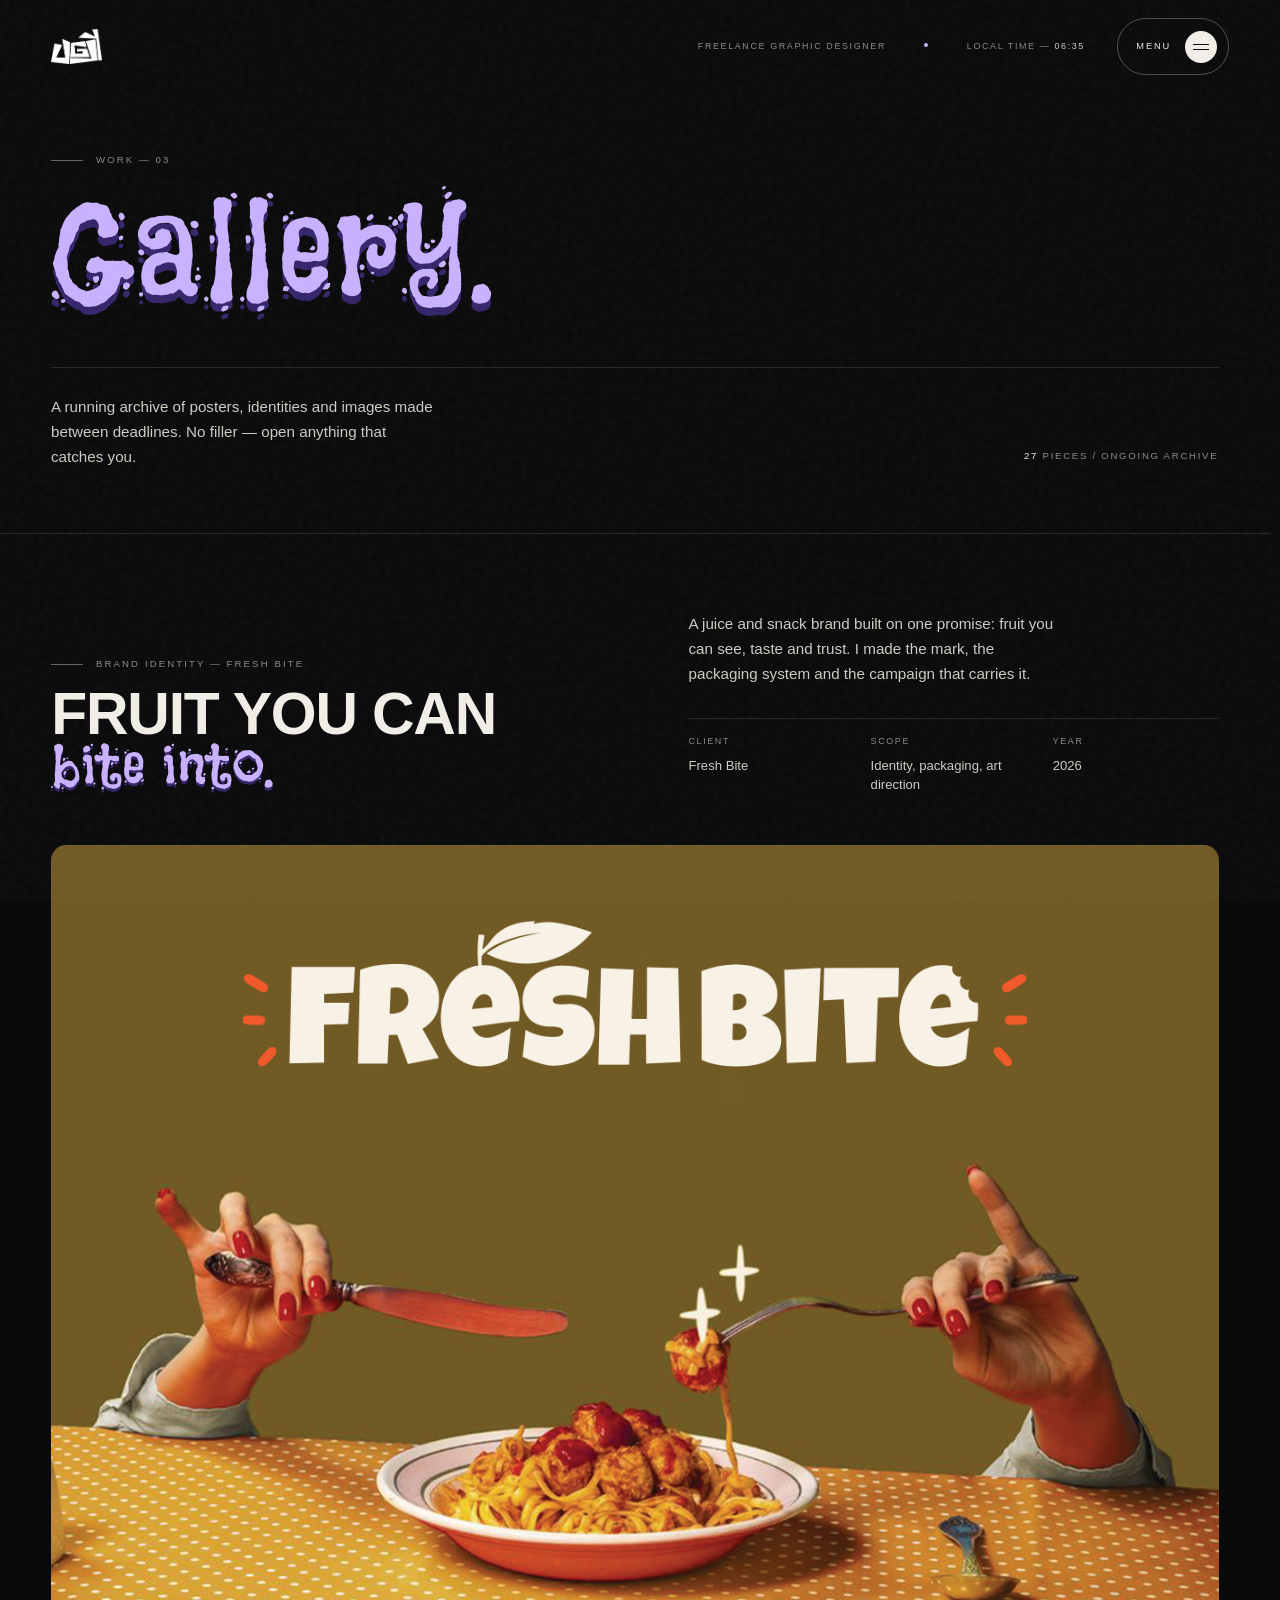
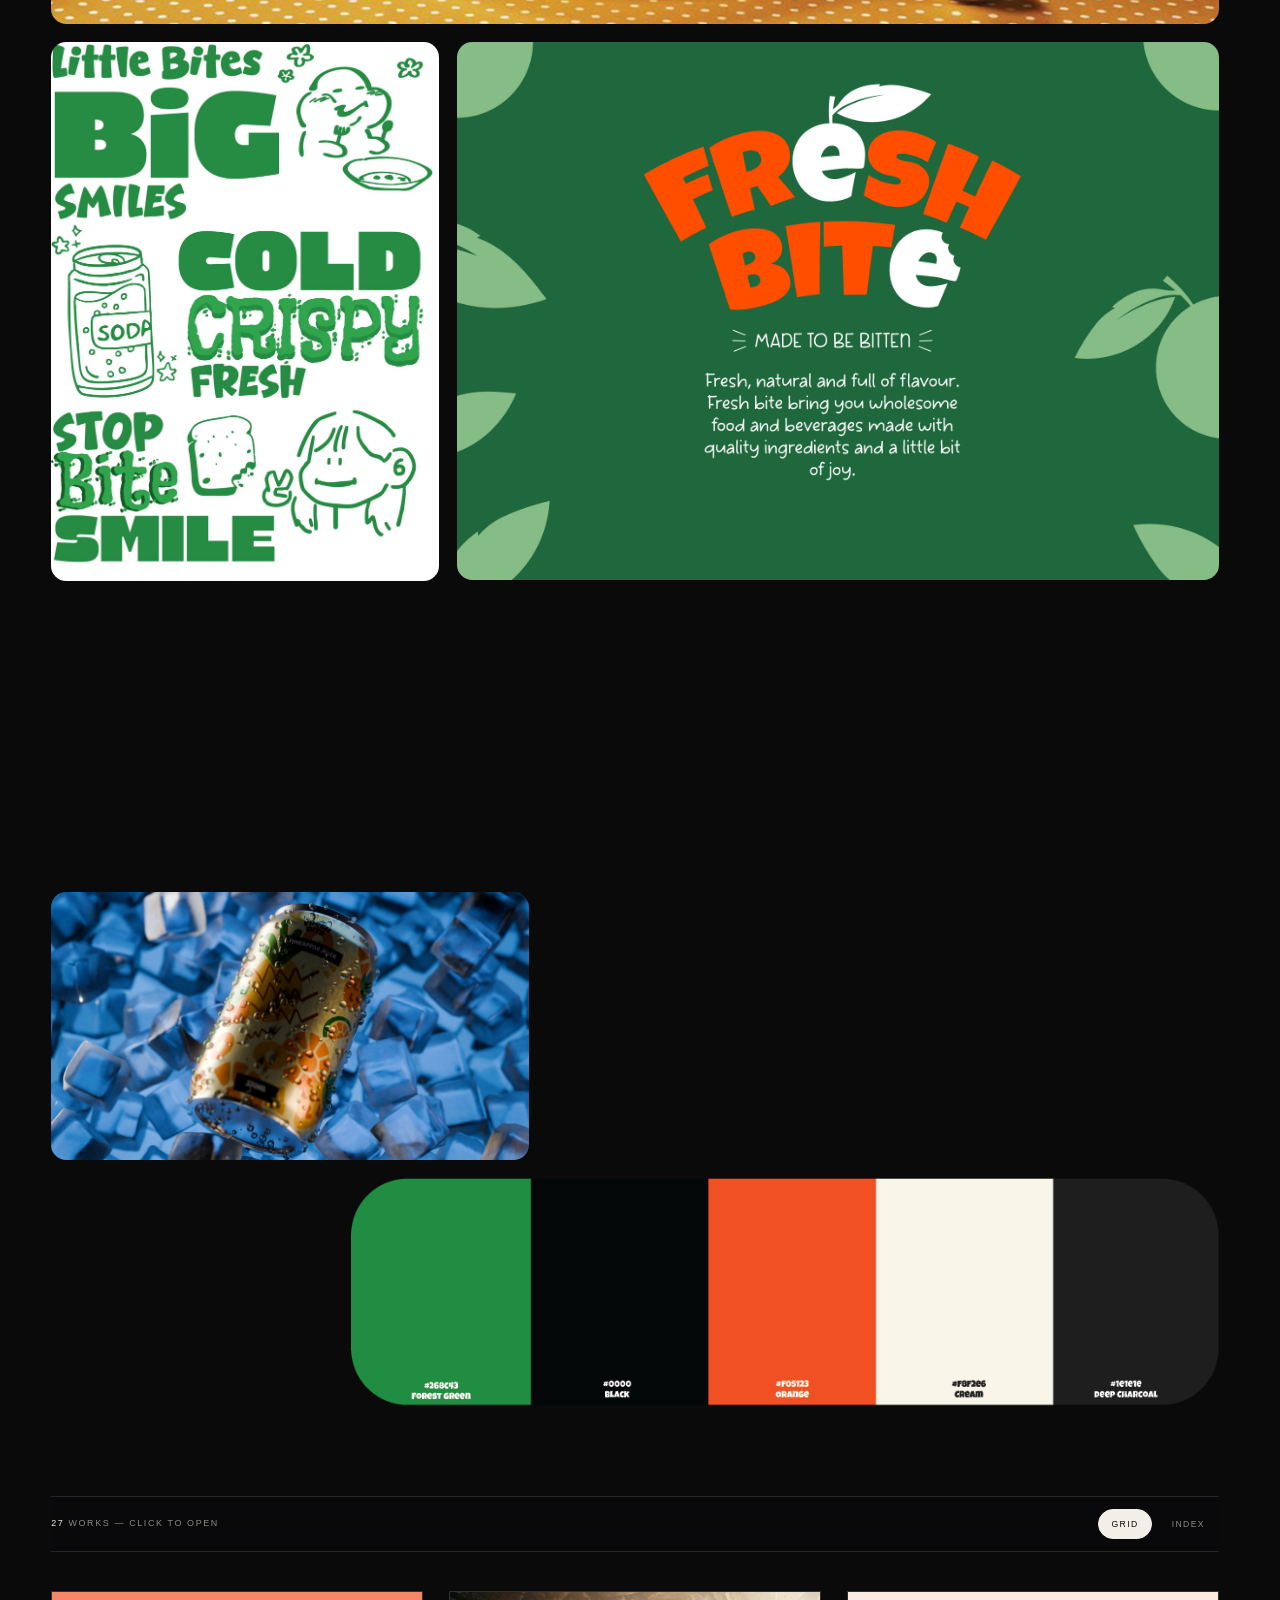
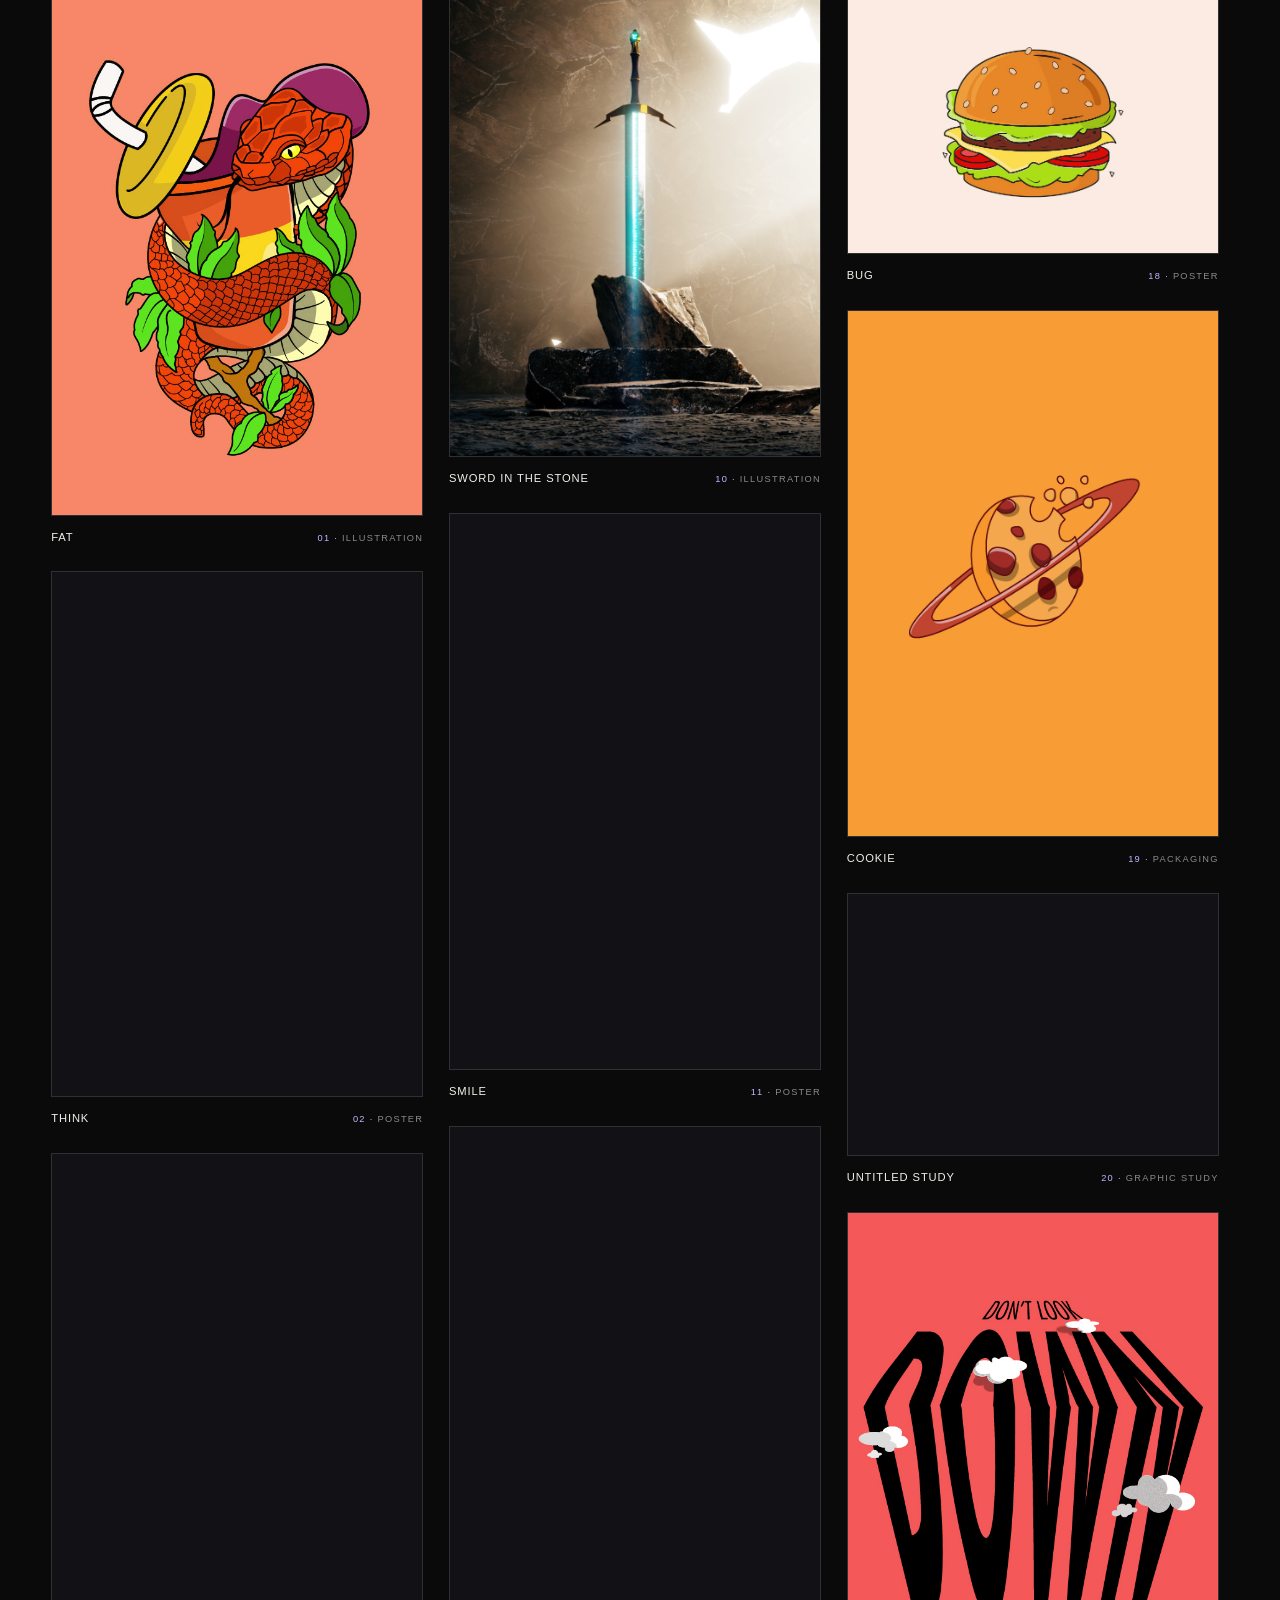
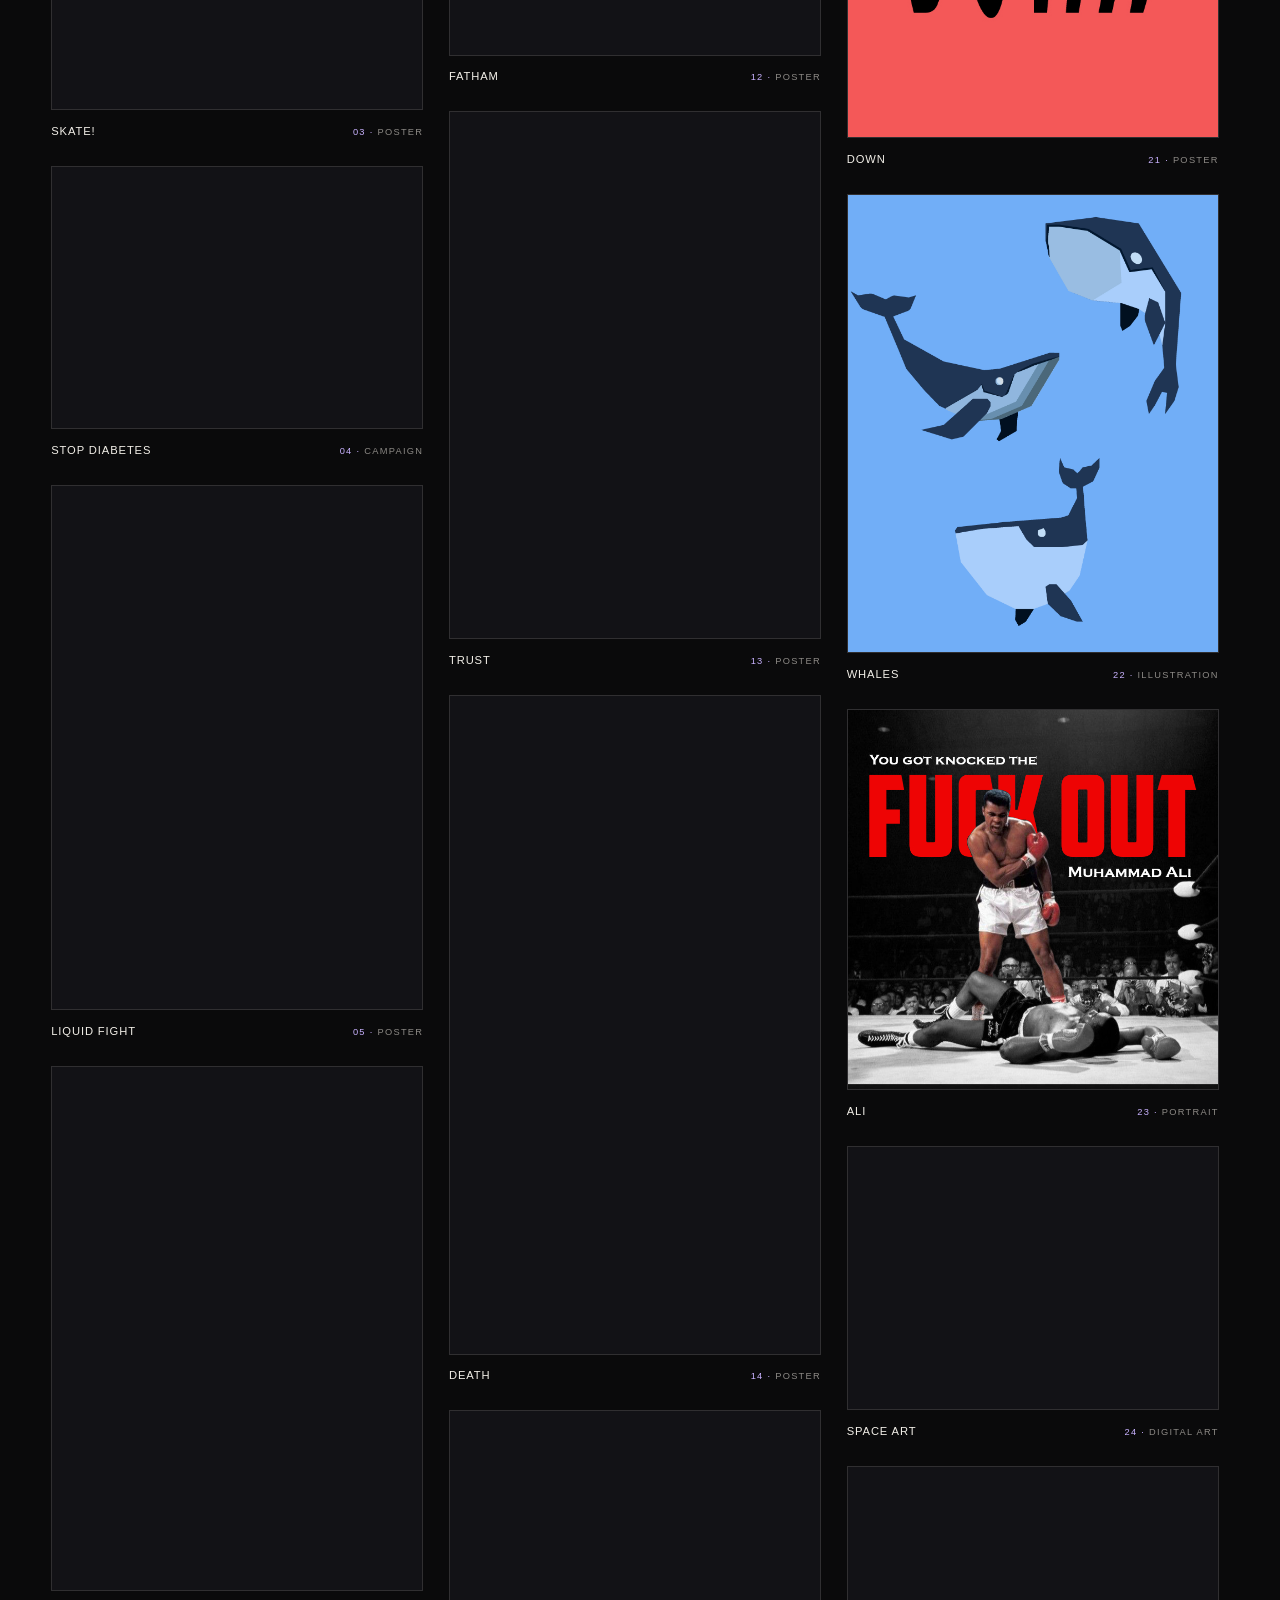
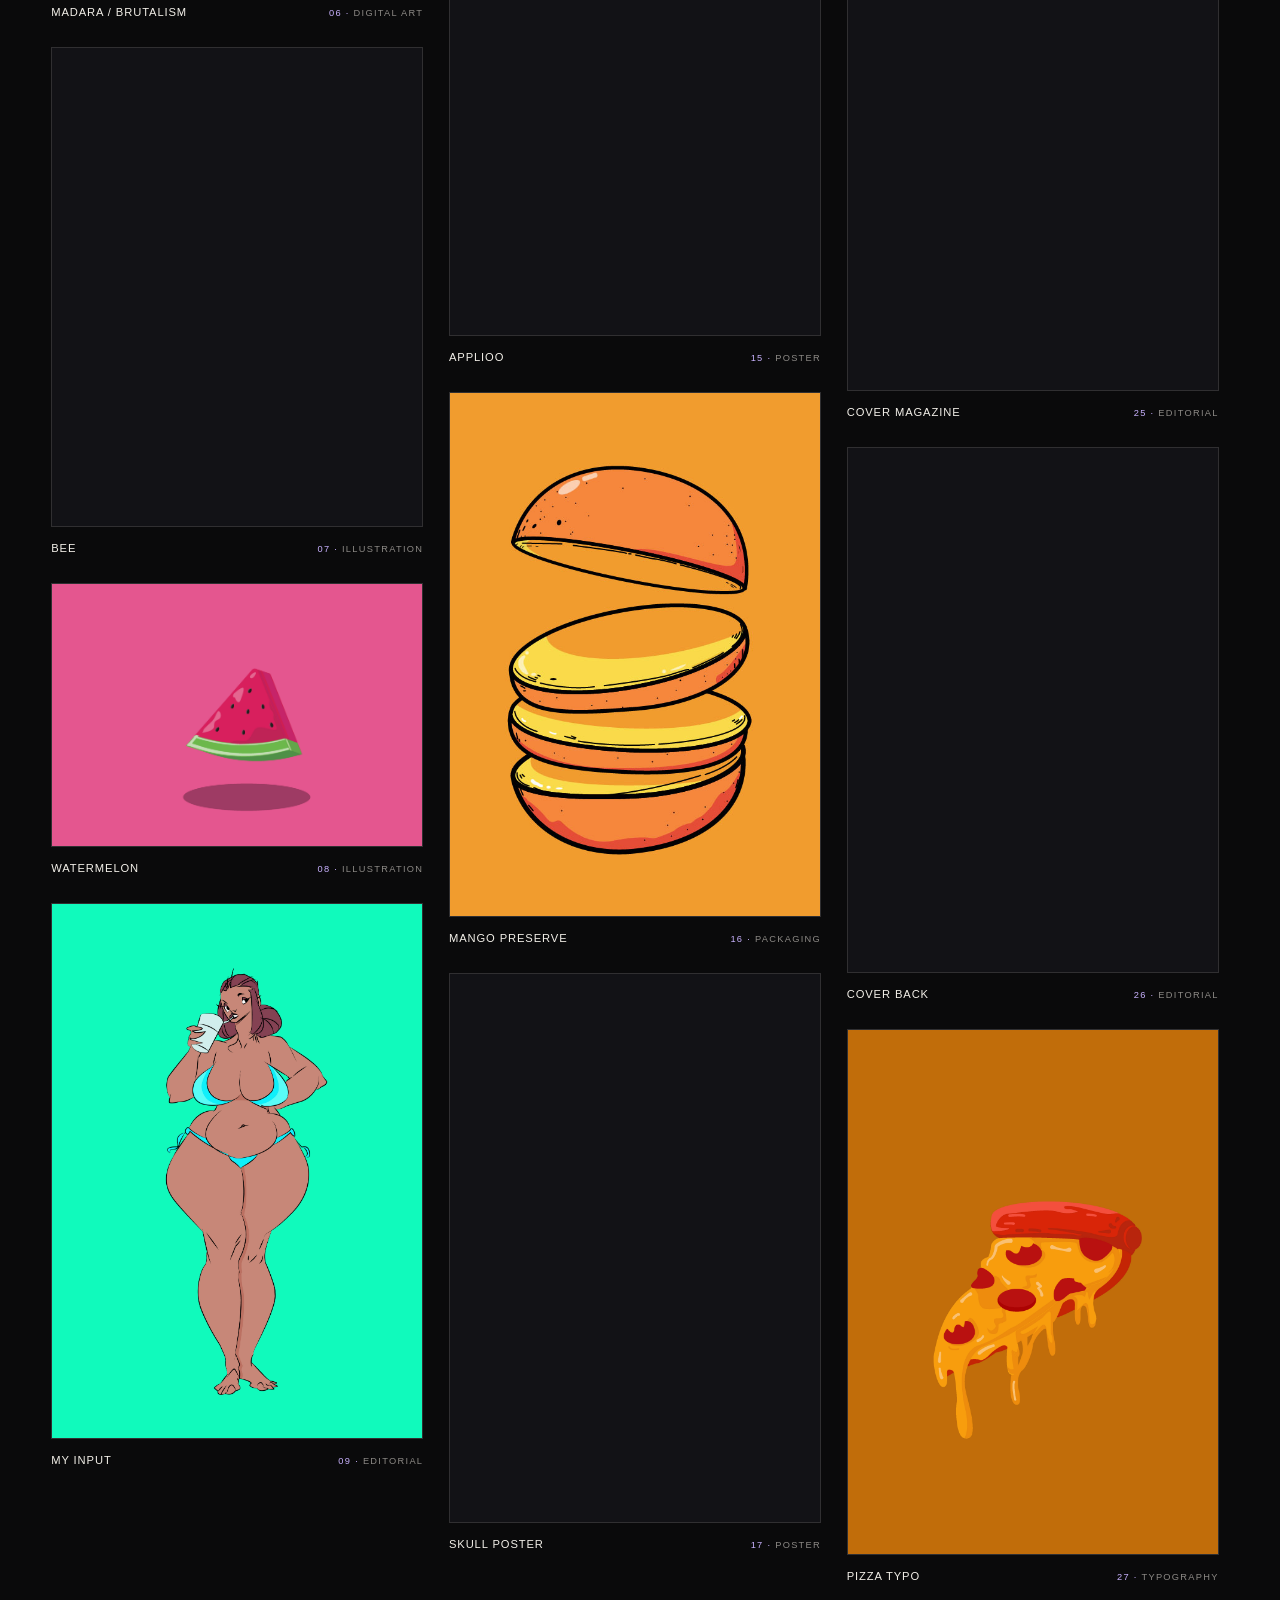
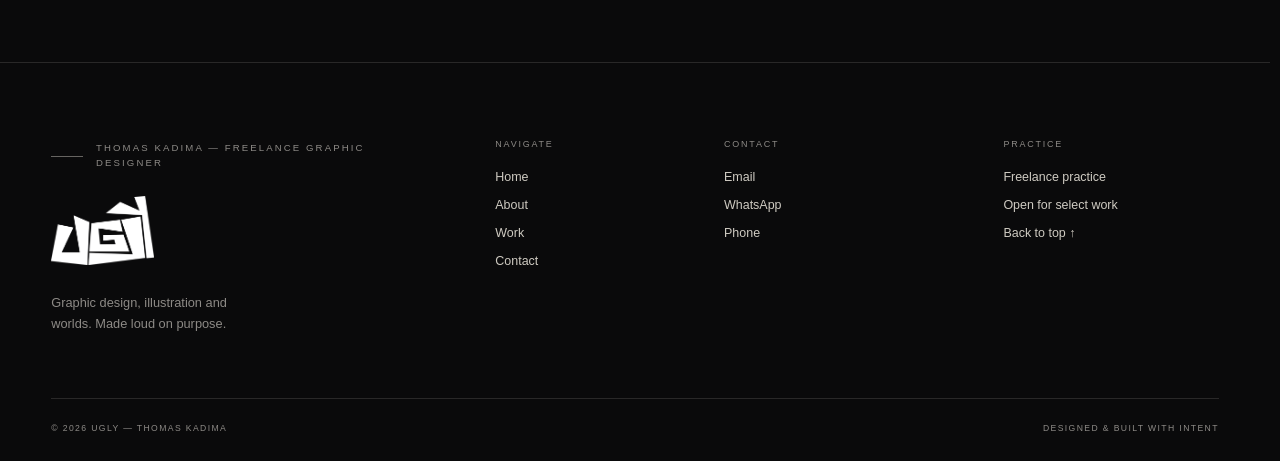
==== commit 17d1c524: "Update portfolio" ====
--- a/Work.html
+++ b/Work.html
@@ -159,7 +159,7 @@
         </div>
         <div class="feature-row">
           <button class="feature-tile feature-tile--mascot work-trigger" type="button" data-title="Fresh Bite — mascot" data-tag="Illustration" aria-label="Open Fresh Bite mascot">
-            <img src="Images/mascot.png" alt="Fresh Bite apple mascot running with a bite taken out of it" width="347" height="281" loading="lazy" decoding="async">
+            <img src="Images/mascot-3x.png" alt="Fresh Bite apple mascot running with a bite taken out of it" width="1041" height="843" loading="lazy" decoding="async">
           </button>
           <button class="feature-tile feature-tile--colors work-trigger" type="button" data-title="Fresh Bite — colour palette" data-tag="Colour" aria-label="Open Fresh Bite colour palette">
             <img src="Images/fresh colors.png" alt="Fresh Bite palette: forest green, black, orange, cream and deep charcoal" width="991" height="261" loading="lazy" decoding="async">
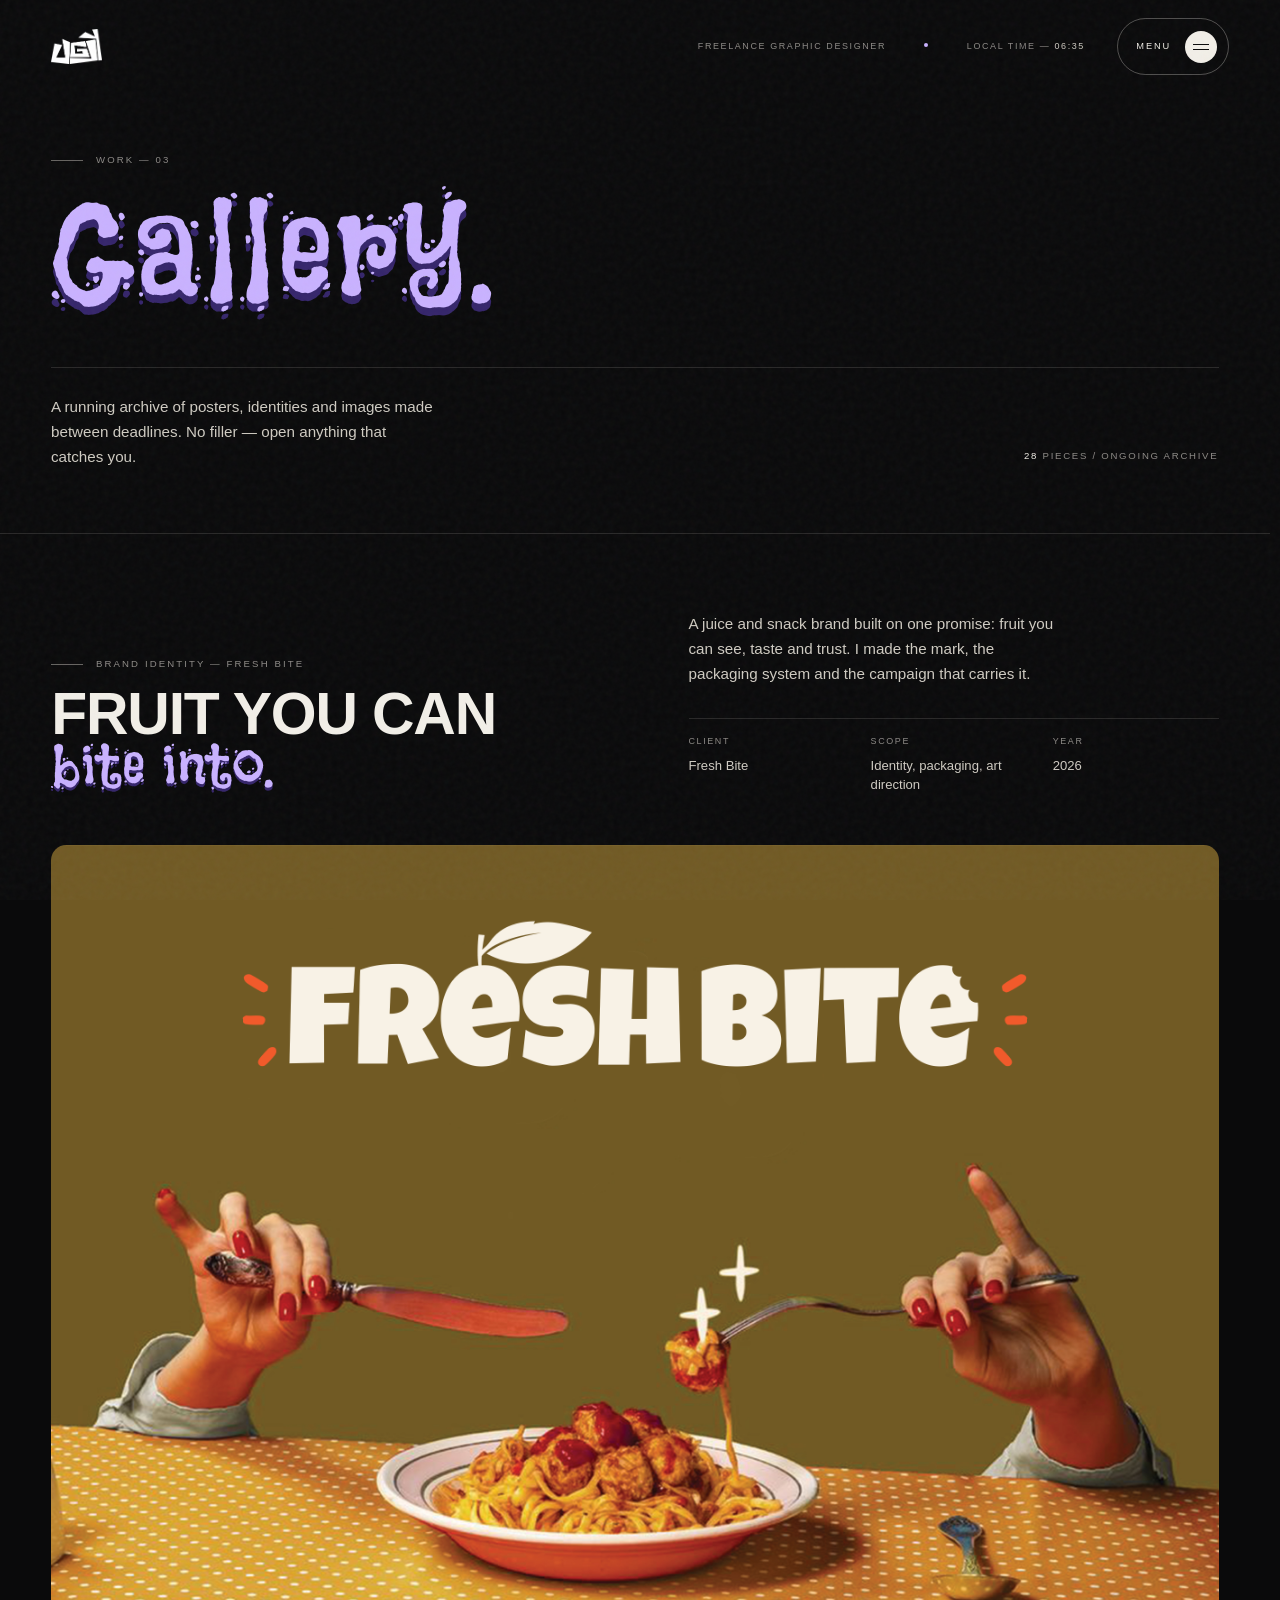
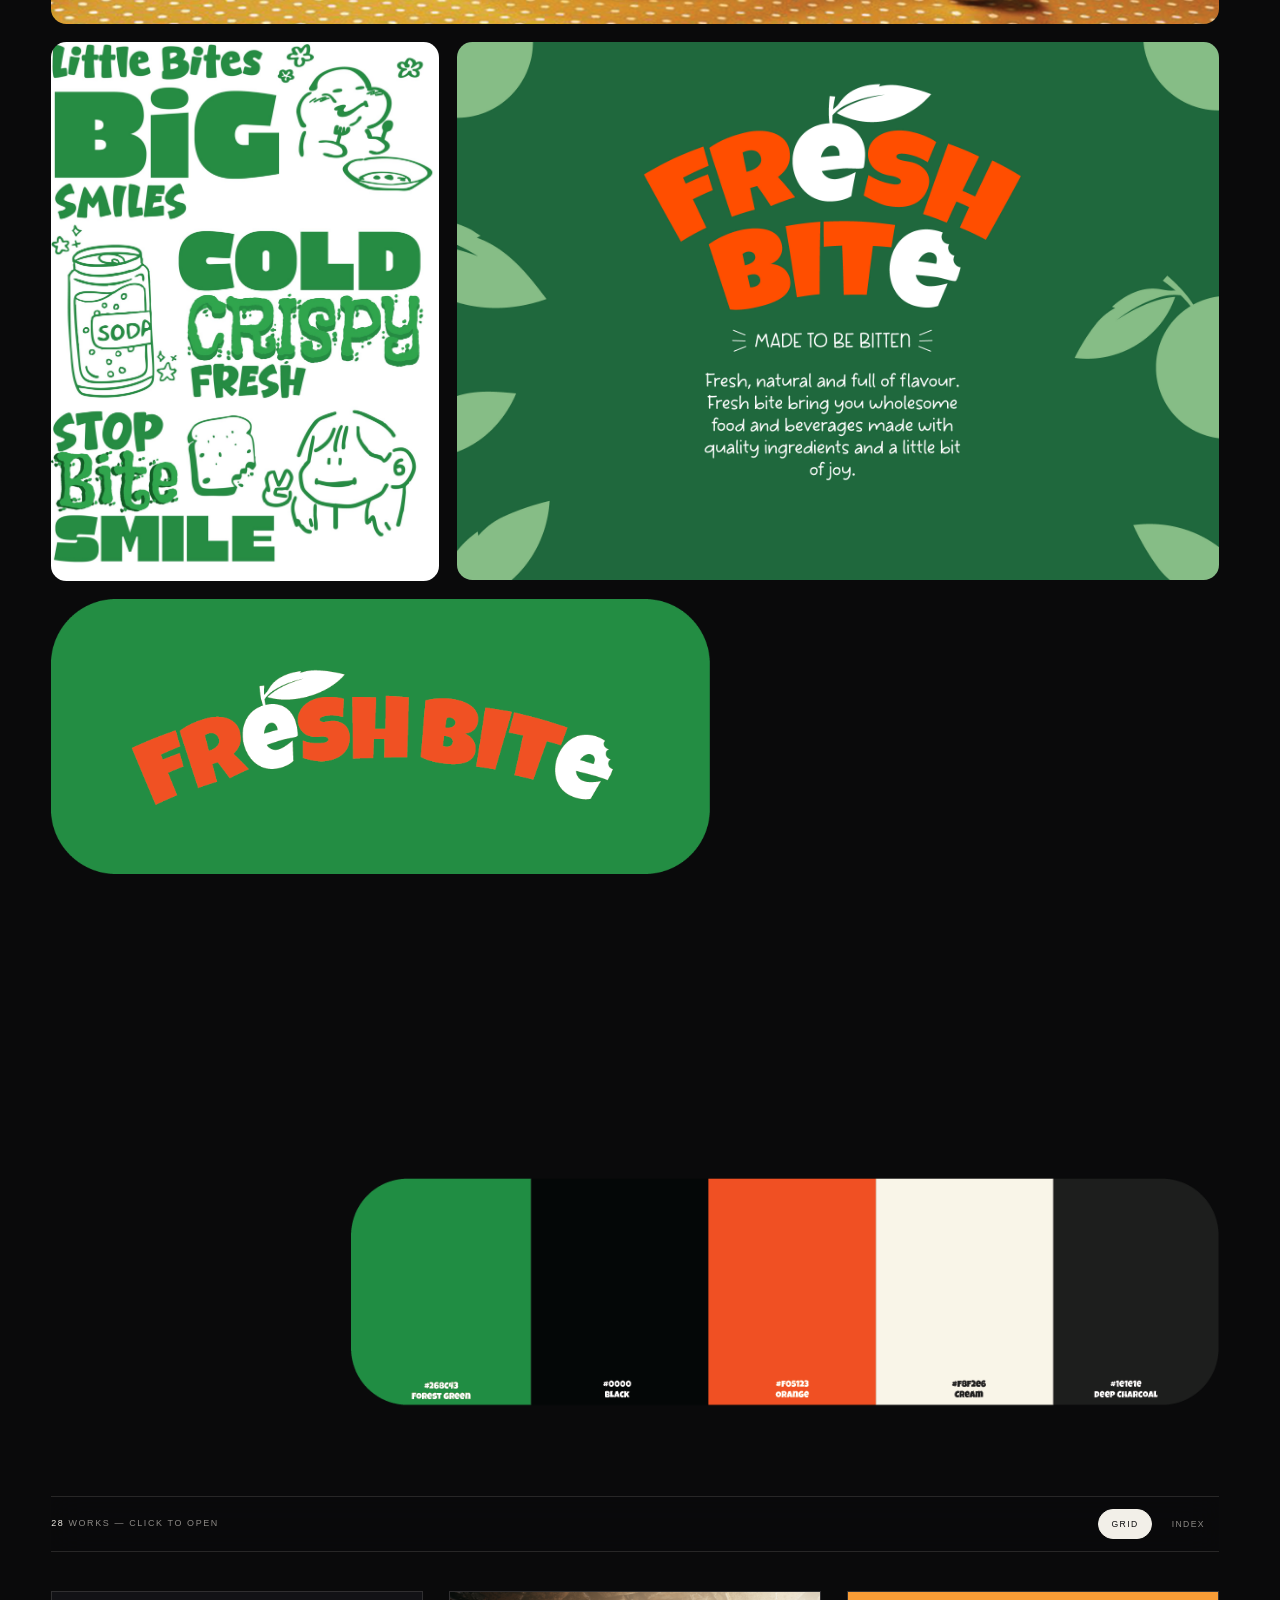
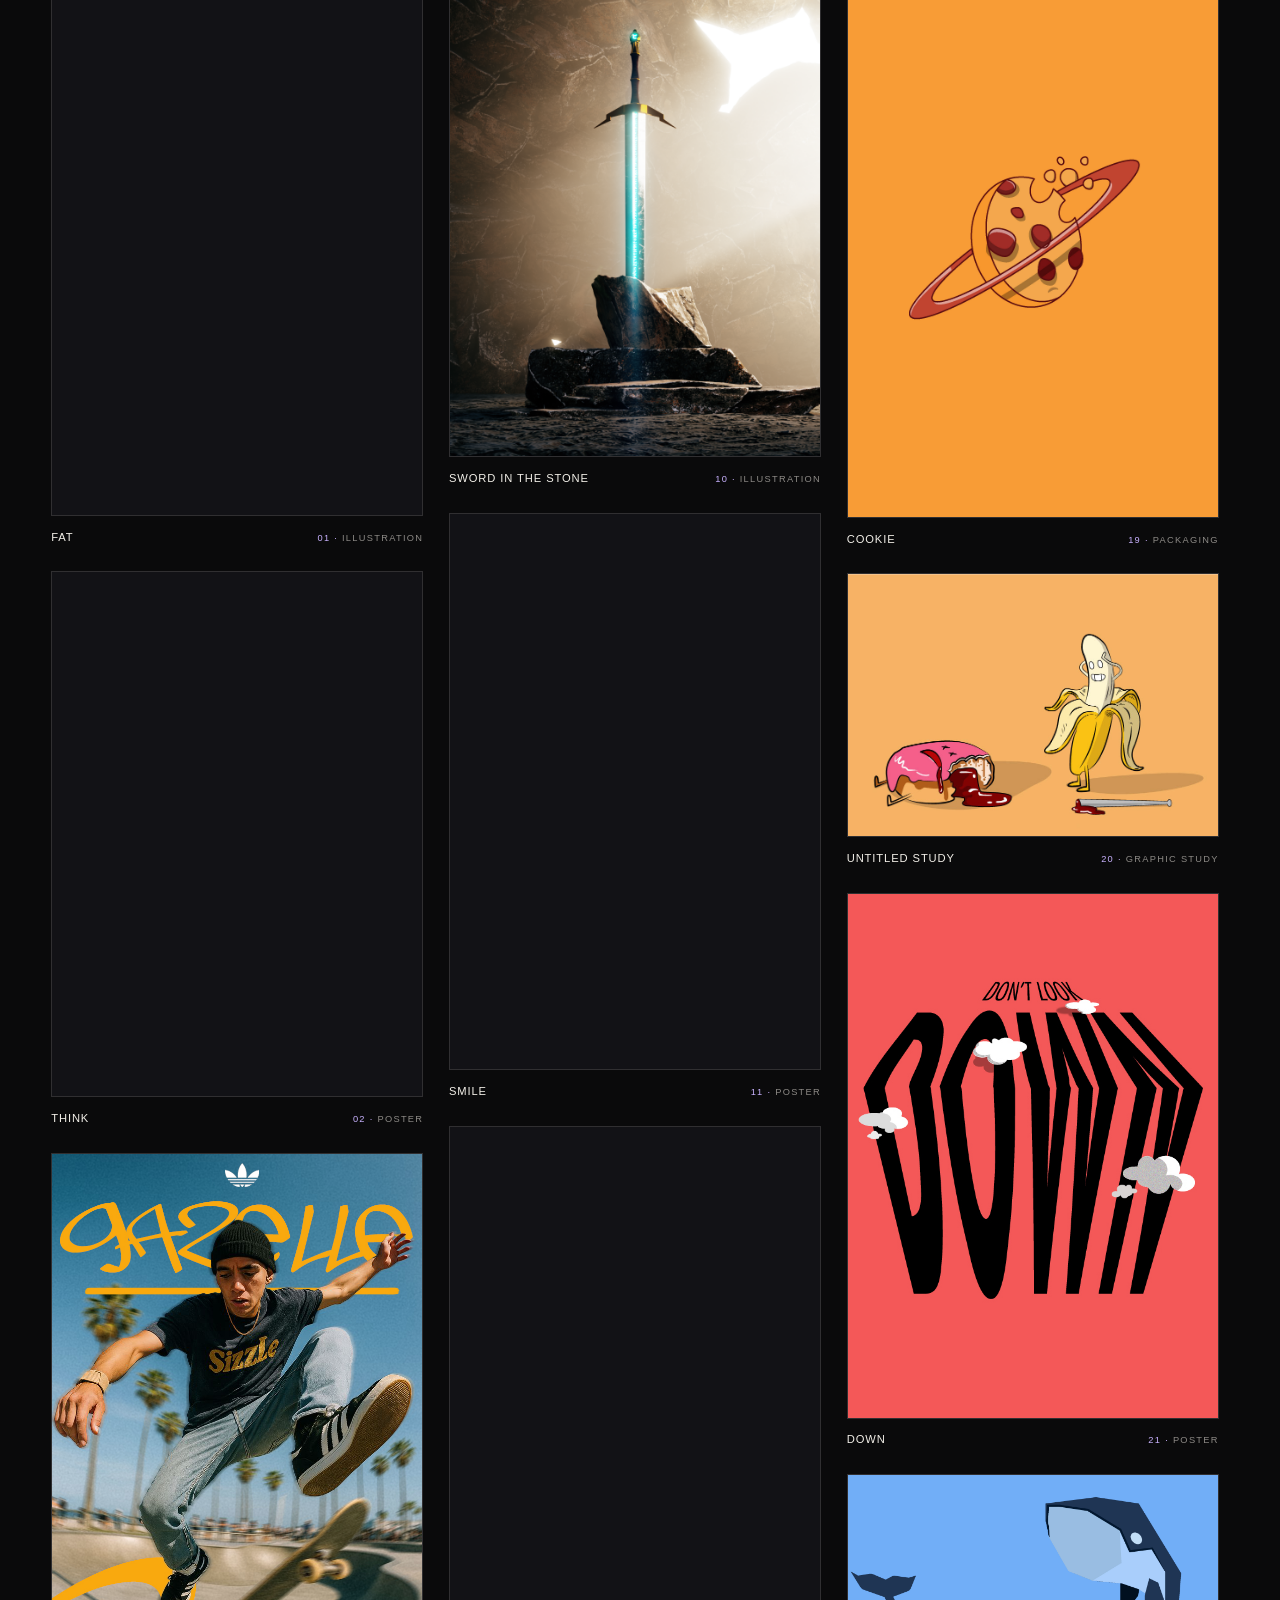
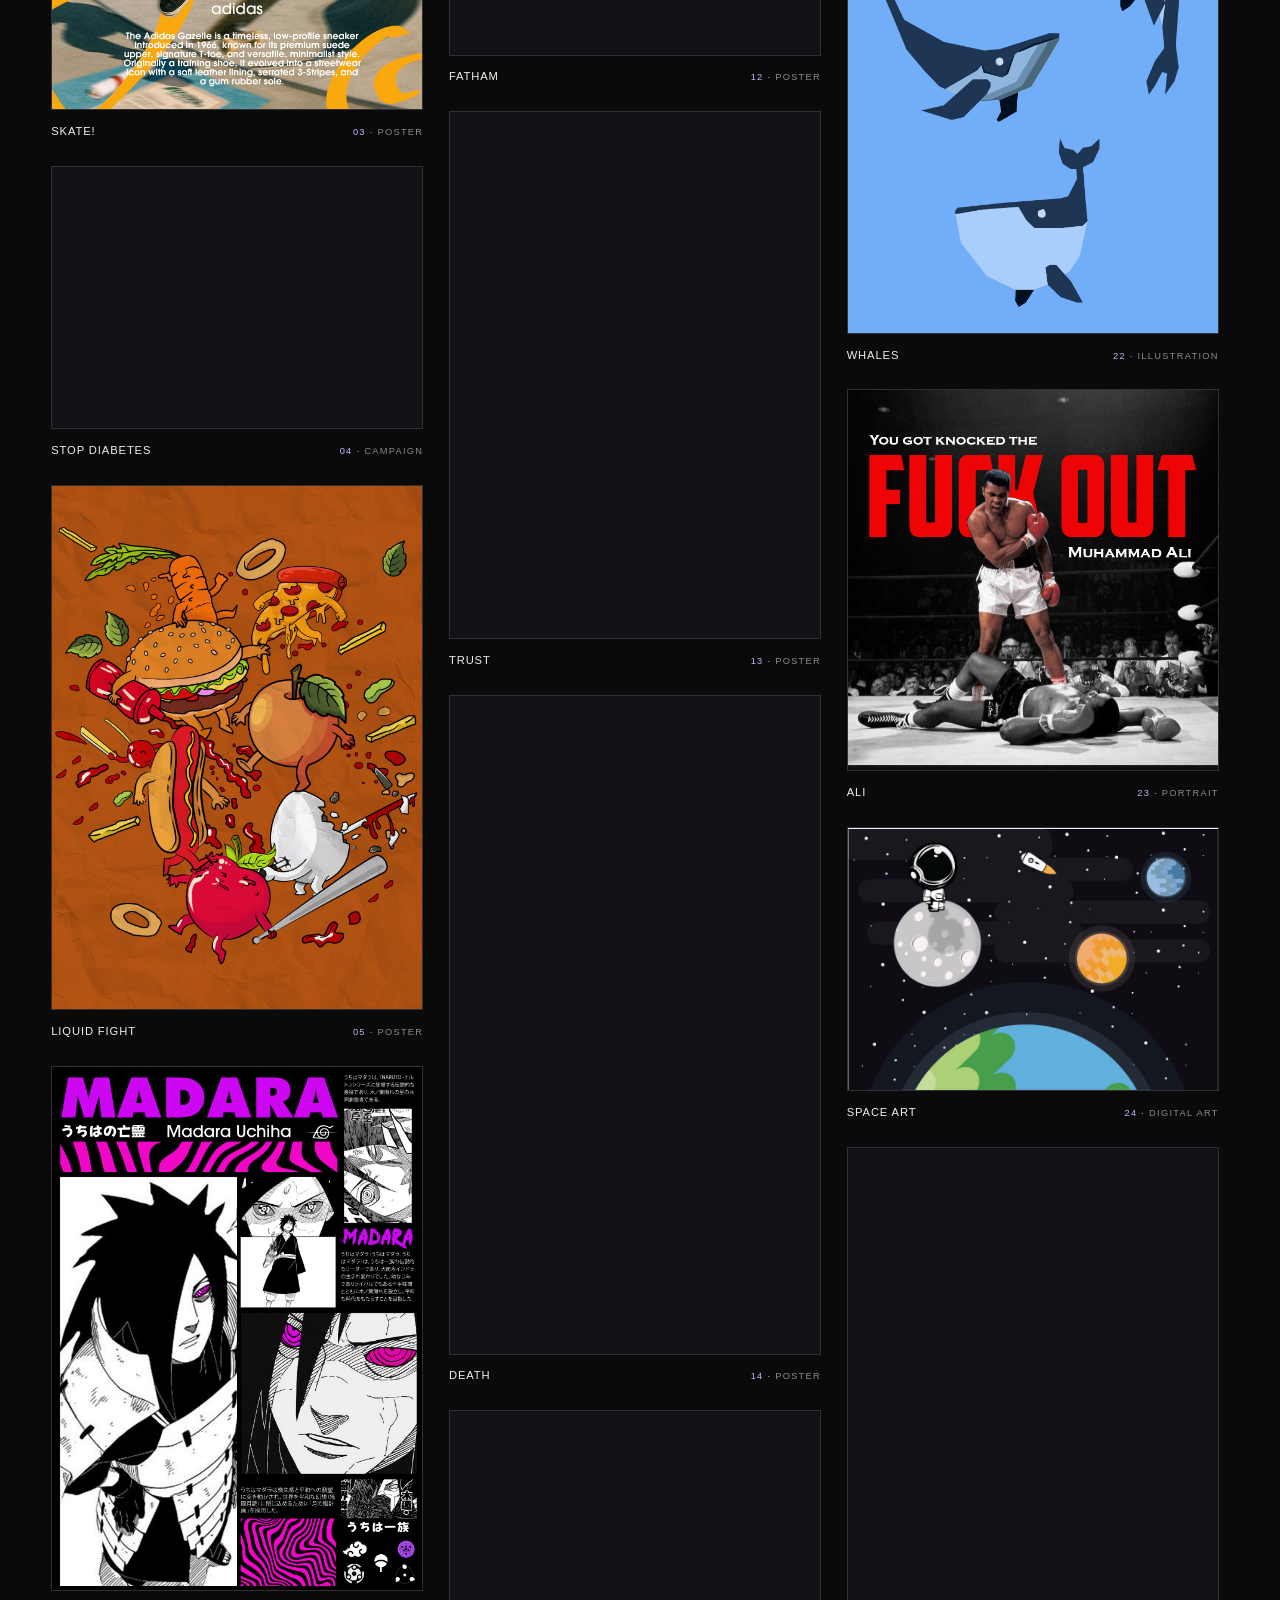
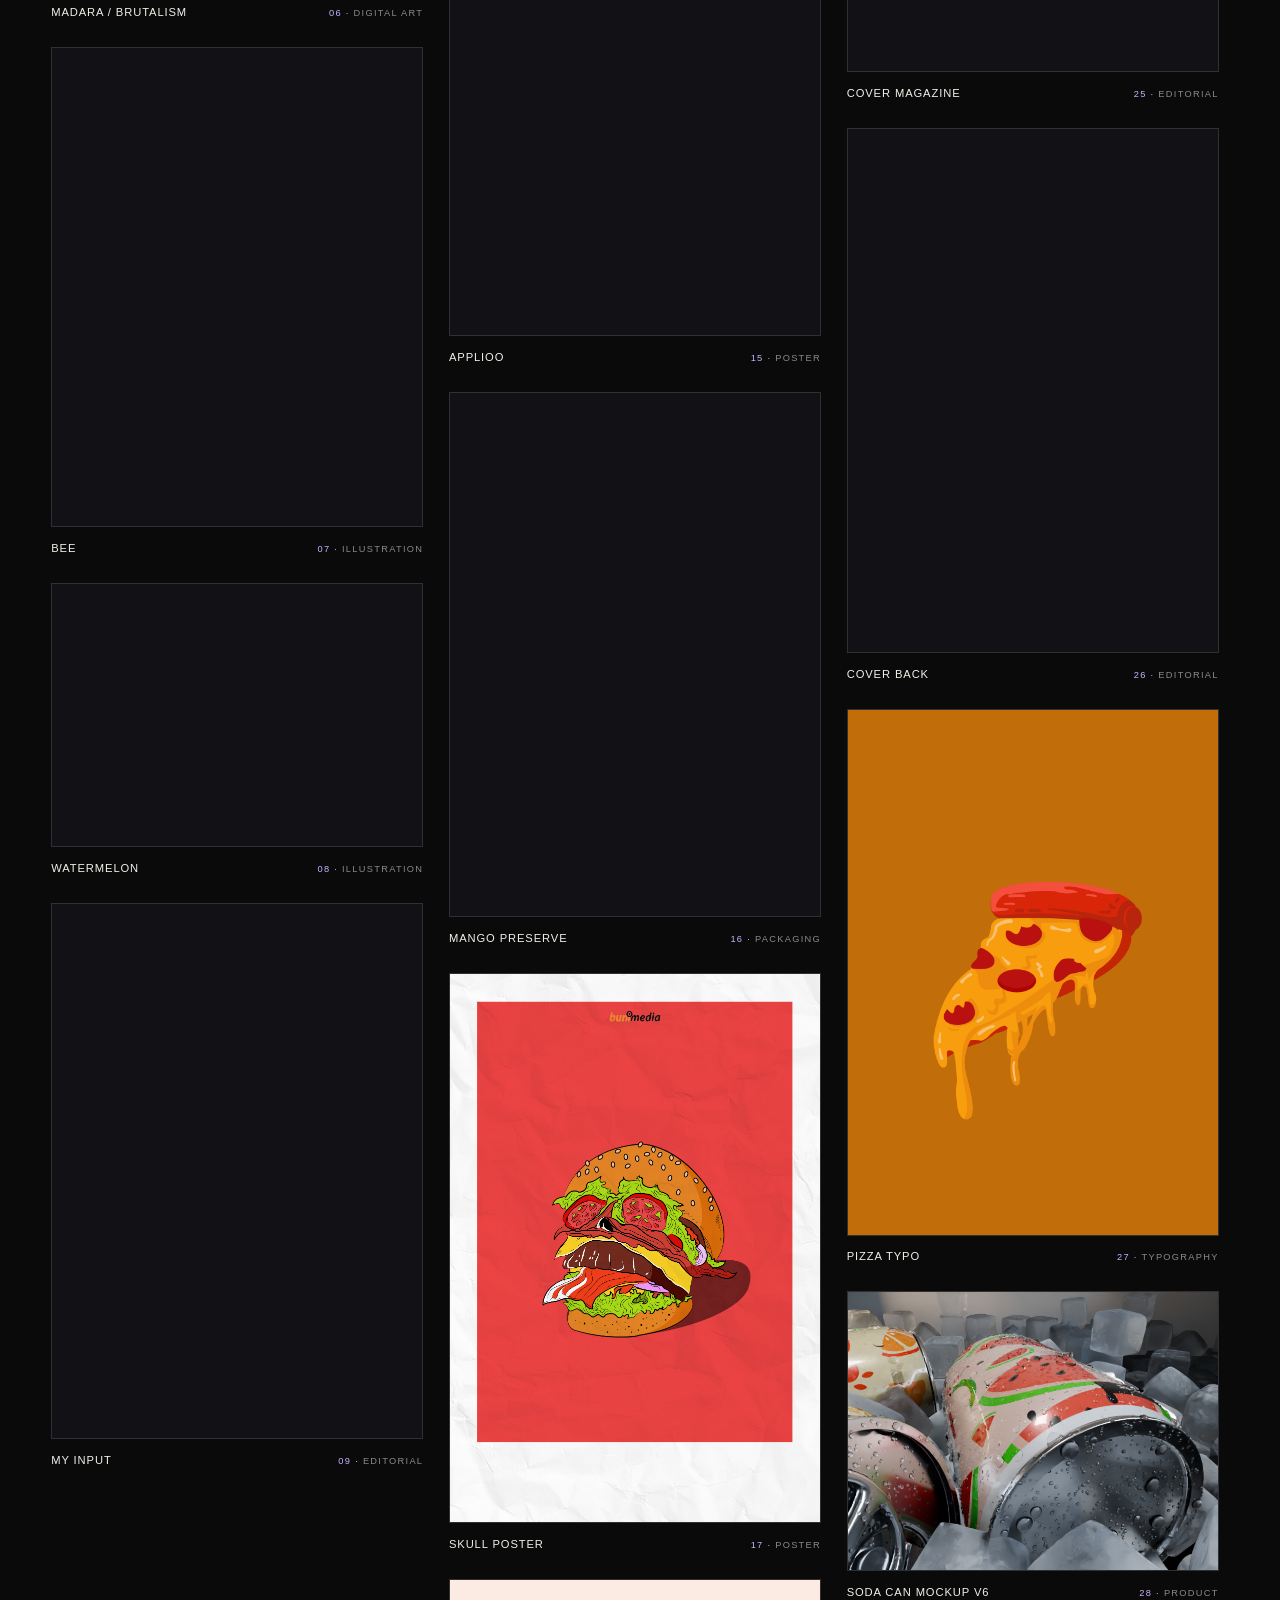
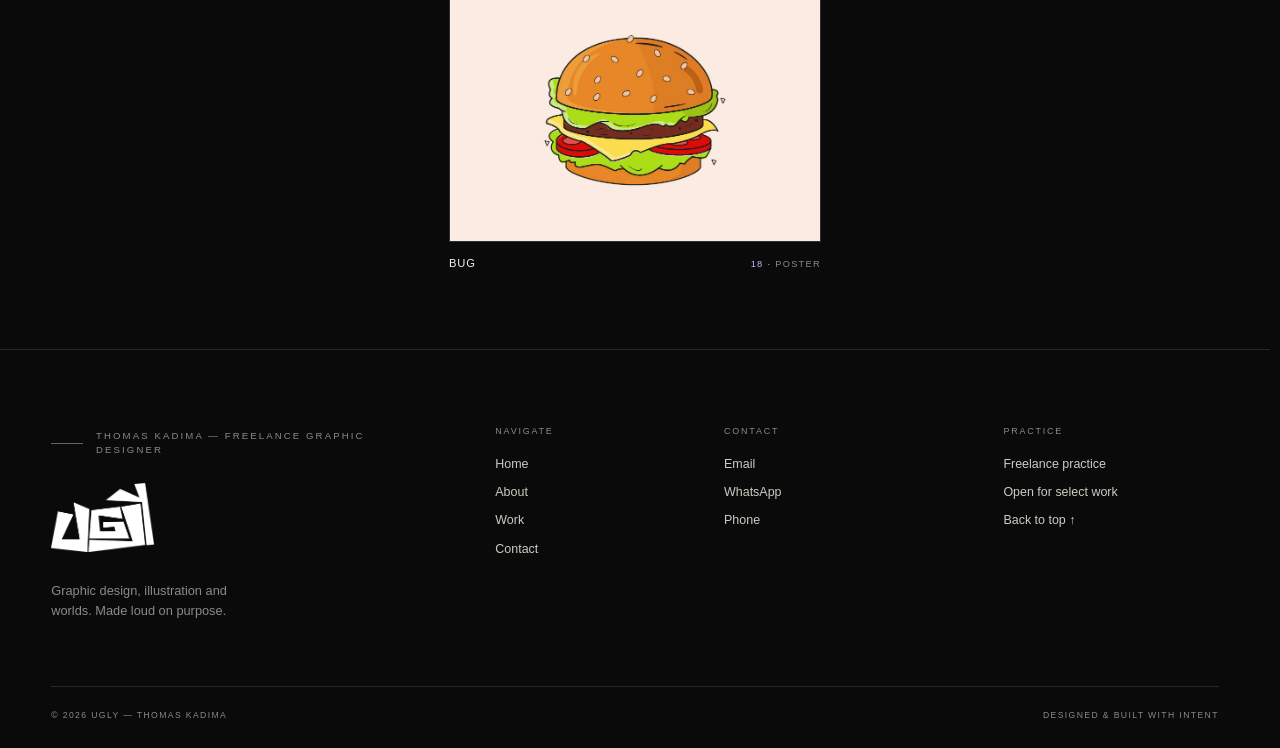
==== commit ac2a77b9: "Add soda can mockup v6 to gallery (non-Fresh Bite category)" ====
--- a/Work.html
+++ b/Work.html
@@ -477,6 +477,17 @@
             <span class="work-open" aria-hidden="true">&#8599;</span>
           </button>
         </div>
+
+        <div class="work-item">
+          <button class="work-trigger" type="button" data-title="Soda Can Mockup v6" data-tag="Product" aria-label="Open Soda Can Mockup v6">
+            <span class="work-media">
+              <img src="Images/sodacanicemock_v6_close.png" alt="Soda can mockup v6 — close-up" width="1920" height="1080" loading="lazy" decoding="async">
+              <span class="view">View</span>
+            </span>
+            <span class="work-text"><span class="work-title">Soda Can Mockup v6</span><span class="work-tag">Product</span></span>
+            <span class="work-open" aria-hidden="true">&#8599;</span>
+          </button>
+        </div>
       </div>
     </div>
   </main>
